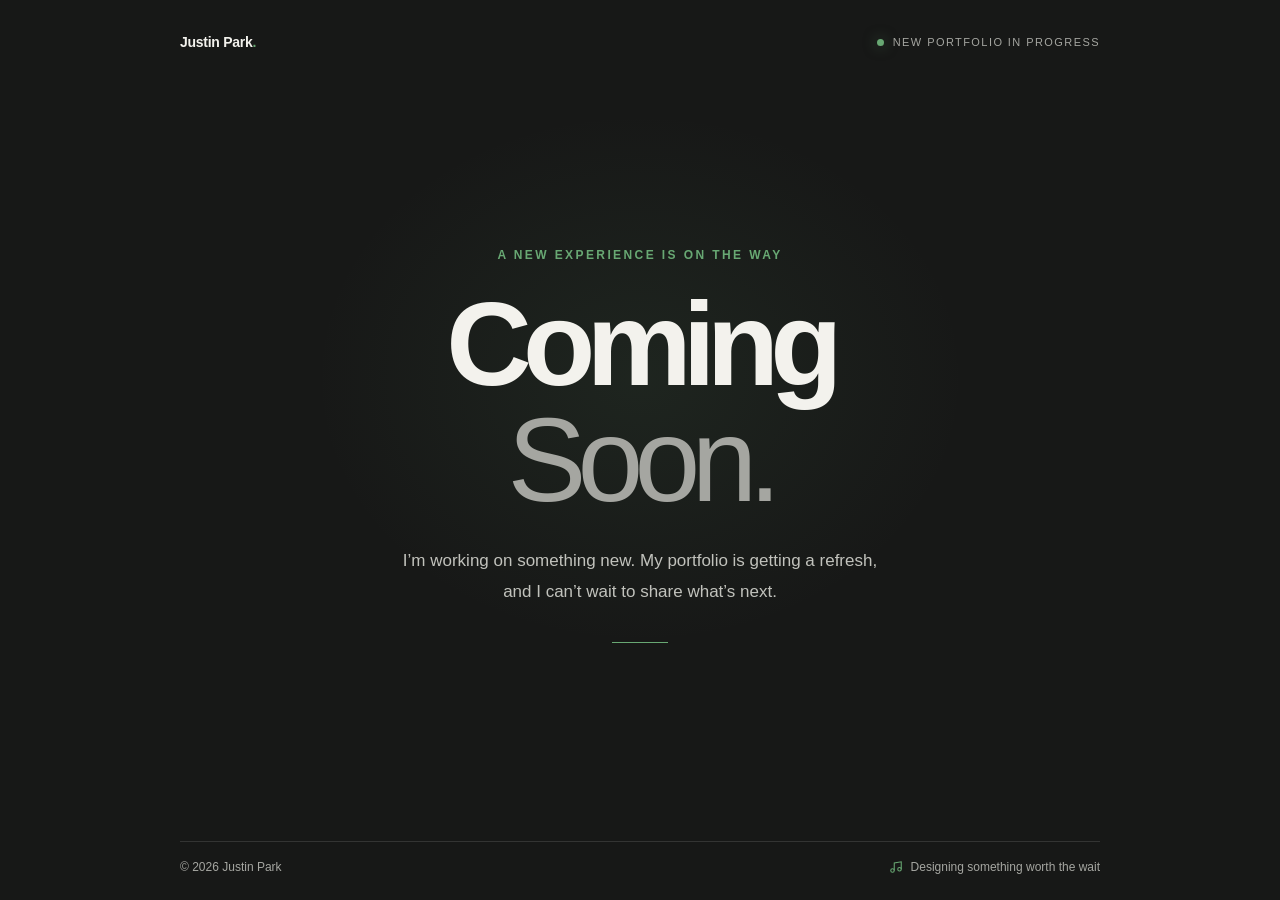
==== index.html @ 60b0a6a8 "Rename coming-soon.html to index.html" ====
<!DOCTYPE html>
<html lang="en">
<head>
  <meta charset="UTF-8" />
  <meta name="viewport" content="width=device-width, initial-scale=1.0" />
  <meta name="theme-color" content="#171817" />
  <meta name="description" content="A new portfolio experience is coming soon." />
  <title>Coming Soon — Justin Park</title>
  <style>
    :root {
      color-scheme: dark;
      --bg: #171817;
      --text: #f3f2ed;
      --muted: #a5a6a1;
      --accent: #68a873;
      --line: rgba(255, 255, 255, 0.12);
    }

    * { box-sizing: border-box; }

    html, body { min-height: 100%; }

    body {
      margin: 0;
      min-height: 100vh;
      display: grid;
      place-items: center;
      overflow: hidden;
      background:
        radial-gradient(ellipse at 50% 42%, rgba(104, 168, 115, 0.09), transparent 36%),
        var(--bg);
      color: var(--text);
      font-family: Inter, "Helvetica Neue", Helvetica, Arial, sans-serif;
      -webkit-font-smoothing: antialiased;
    }

    .page {
      width: min(100% - 48px, 920px);
      min-height: 100vh;
      display: flex;
      flex-direction: column;
      justify-content: space-between;
      padding: 34px 0 26px;
    }

    header, footer {
      display: flex;
      align-items: center;
      justify-content: space-between;
      gap: 16px;
    }

    .wordmark {
      font-size: 14px;
      font-weight: 600;
      letter-spacing: -0.02em;
    }

    .status {
      display: inline-flex;
      align-items: center;
      gap: 9px;
      color: var(--muted);
      font-size: 11px;
      letter-spacing: 0.13em;
      text-transform: uppercase;
    }

    .status-dot {
      width: 7px;
      height: 7px;
      border-radius: 50%;
      background: var(--accent);
      box-shadow: 0 0 14px rgba(104, 168, 115, 0.5);
    }

    main {
      width: 100%;
      max-width: 740px;
      margin: 70px auto;
      text-align: center;
    }

    .eyebrow {
      margin: 0 0 24px;
      color: var(--accent);
      font-size: 12px;
      font-weight: 600;
      letter-spacing: 0.2em;
      text-transform: uppercase;
    }

    h1 {
      margin: 0;
      font-size: clamp(3.6rem, 10vw, 7.4rem);
      line-height: 0.98;
      letter-spacing: -0.075em;
      font-weight: 600;
    }

    h1 span {
      display: block;
      color: var(--muted);
      font-weight: 400;
    }

    .description {
      max-width: 480px;
      margin: 28px auto 0;
      color: #c1c2bc;
      font-size: clamp(15px, 2vw, 17px);
      line-height: 1.8;
    }

    .rule {
      width: 56px;
      height: 1px;
      margin: 34px auto 0;
      background: var(--accent);
    }

    footer {
      border-top: 1px solid var(--line);
      padding-top: 18px;
      color: var(--muted);
      font-size: 12px;
    }

    footer p { margin: 0; }

    .footer-note {
      display: inline-flex;
      align-items: center;
      gap: 8px;
    }

    .footer-note svg {
      width: 14px;
      height: 14px;
      color: var(--accent);
    }

    @media (max-width: 520px) {
      .page {
        width: min(100% - 36px, 920px);
        padding: 24px 0 20px;
      }

      header { align-items: flex-start; }
      .status { font-size: 9px; letter-spacing: 0.1em; }
      main { margin: 48px auto; }
      .description { max-width: 330px; }
      footer { align-items: flex-start; flex-direction: column; gap: 10px; }
    }

    @media (prefers-reduced-motion: no-preference) {
      .status-dot { animation: breathe 2.8s ease-in-out infinite; }
      @keyframes breathe {
        0%, 100% { opacity: 1; }
        50% { opacity: 0.45; }
      }
    }
  </style>
</head>
<body>
  <div class="page">
    <header>
      <div class="wordmark">Justin Park<span style="color: var(--accent)">.</span></div>
      <div class="status"><span class="status-dot" aria-hidden="true"></span> New portfolio in progress</div>
    </header>

    <main>
      <p class="eyebrow">A new experience is on the way</p>
      <h1>Coming <span>Soon.</span></h1>
      <p class="description">
        I’m working on something new. My portfolio is getting a refresh,
        and I can’t wait to share what’s next.
      </p>
      <div class="rule" aria-hidden="true"></div>
    </main>

    <footer>
      <p>© <span id="year">2026</span> Justin Park</p>
      <p class="footer-note">
        <svg viewBox="0 0 24 24" fill="none" stroke="currentColor" stroke-width="1.8" aria-hidden="true">
          <path d="M9 18V5l12-2v13"></path>
          <circle cx="6" cy="18" r="3"></circle>
          <circle cx="18" cy="16" r="3"></circle>
        </svg>
        Designing something worth the wait
      </p>
    </footer>
  </div>
  <script>
    document.getElementById("year").textContent = new Date().getFullYear();
  </script>
</body>
</html>
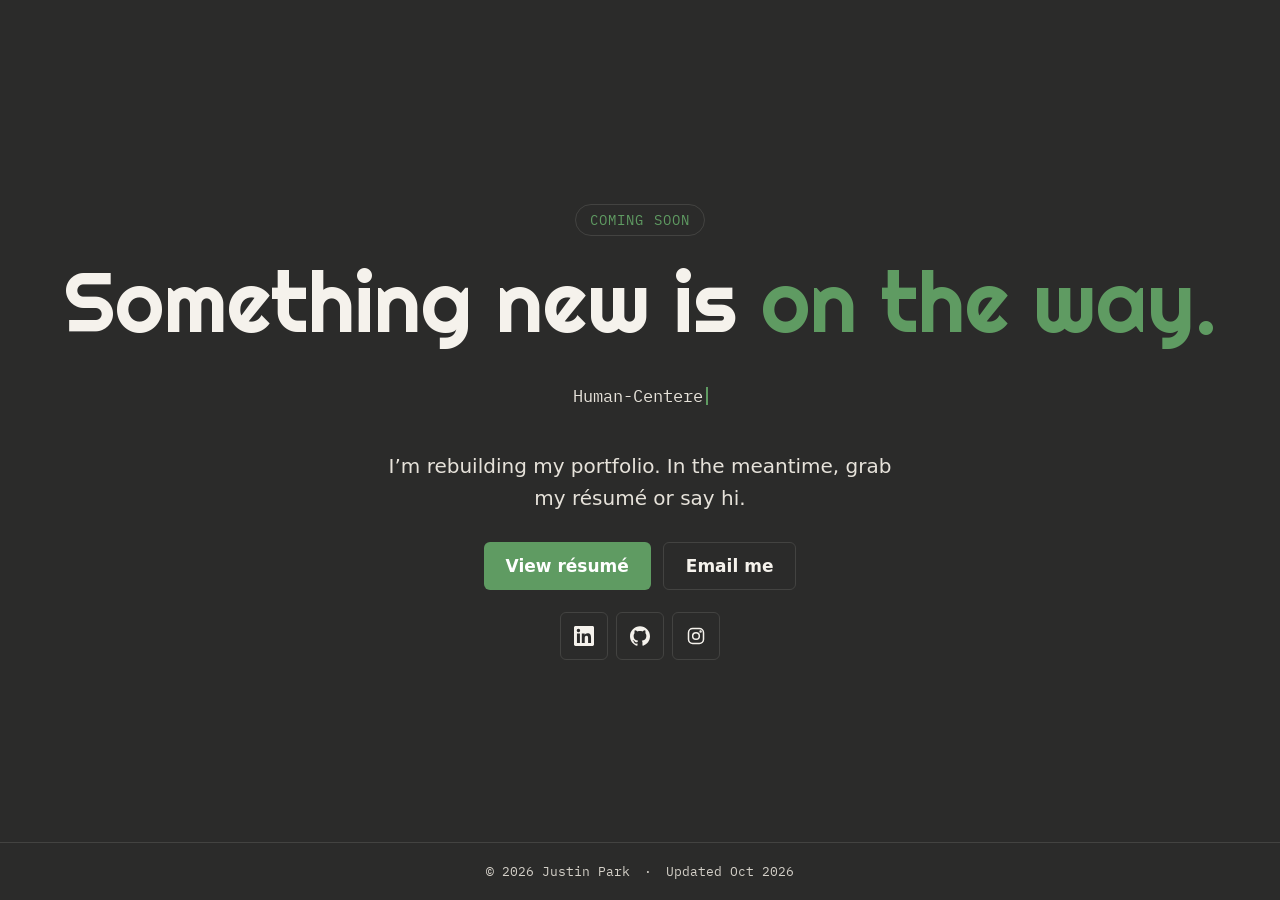
==== commit 7a5da14a: "Rename coming-soon.html to index.html" ====
--- a/index.html
+++ b/index.html
@@ -1,198 +1,106 @@
-<!DOCTYPE html>
+<!doctype html>
 <html lang="en">
 <head>
-  <meta charset="UTF-8" />
-  <meta name="viewport" content="width=device-width, initial-scale=1.0" />
-  <meta name="theme-color" content="#171817" />
-  <meta name="description" content="A new portfolio experience is coming soon." />
-  <title>Coming Soon — Justin Park</title>
-  <style>
-    :root {
-      color-scheme: dark;
-      --bg: #171817;
-      --text: #f3f2ed;
-      --muted: #a5a6a1;
-      --accent: #68a873;
-      --line: rgba(255, 255, 255, 0.12);
-    }
-
-    * { box-sizing: border-box; }
-
-    html, body { min-height: 100%; }
-
-    body {
-      margin: 0;
-      min-height: 100vh;
-      display: grid;
-      place-items: center;
-      overflow: hidden;
-      background:
-        radial-gradient(ellipse at 50% 42%, rgba(104, 168, 115, 0.09), transparent 36%),
-        var(--bg);
-      color: var(--text);
-      font-family: Inter, "Helvetica Neue", Helvetica, Arial, sans-serif;
-      -webkit-font-smoothing: antialiased;
-    }
-
-    .page {
-      width: min(100% - 48px, 920px);
-      min-height: 100vh;
-      display: flex;
-      flex-direction: column;
-      justify-content: space-between;
-      padding: 34px 0 26px;
-    }
-
-    header, footer {
-      display: flex;
-      align-items: center;
-      justify-content: space-between;
-      gap: 16px;
-    }
-
-    .wordmark {
-      font-size: 14px;
-      font-weight: 600;
-      letter-spacing: -0.02em;
-    }
-
-    .status {
-      display: inline-flex;
-      align-items: center;
-      gap: 9px;
-      color: var(--muted);
-      font-size: 11px;
-      letter-spacing: 0.13em;
-      text-transform: uppercase;
-    }
-
-    .status-dot {
-      width: 7px;
-      height: 7px;
-      border-radius: 50%;
-      background: var(--accent);
-      box-shadow: 0 0 14px rgba(104, 168, 115, 0.5);
-    }
-
-    main {
-      width: 100%;
-      max-width: 740px;
-      margin: 70px auto;
-      text-align: center;
-    }
-
-    .eyebrow {
-      margin: 0 0 24px;
-      color: var(--accent);
-      font-size: 12px;
-      font-weight: 600;
-      letter-spacing: 0.2em;
-      text-transform: uppercase;
-    }
-
-    h1 {
-      margin: 0;
-      font-size: clamp(3.6rem, 10vw, 7.4rem);
-      line-height: 0.98;
-      letter-spacing: -0.075em;
-      font-weight: 600;
-    }
-
-    h1 span {
-      display: block;
-      color: var(--muted);
-      font-weight: 400;
-    }
-
-    .description {
-      max-width: 480px;
-      margin: 28px auto 0;
-      color: #c1c2bc;
-      font-size: clamp(15px, 2vw, 17px);
-      line-height: 1.8;
-    }
-
-    .rule {
-      width: 56px;
-      height: 1px;
-      margin: 34px auto 0;
-      background: var(--accent);
-    }
-
-    footer {
-      border-top: 1px solid var(--line);
-      padding-top: 18px;
-      color: var(--muted);
-      font-size: 12px;
-    }
-
-    footer p { margin: 0; }
-
-    .footer-note {
-      display: inline-flex;
-      align-items: center;
-      gap: 8px;
-    }
-
-    .footer-note svg {
-      width: 14px;
-      height: 14px;
-      color: var(--accent);
-    }
-
-    @media (max-width: 520px) {
-      .page {
-        width: min(100% - 36px, 920px);
-        padding: 24px 0 20px;
-      }
-
-      header { align-items: flex-start; }
-      .status { font-size: 9px; letter-spacing: 0.1em; }
-      main { margin: 48px auto; }
-      .description { max-width: 330px; }
-      footer { align-items: flex-start; flex-direction: column; gap: 10px; }
-    }
-
-    @media (prefers-reduced-motion: no-preference) {
-      .status-dot { animation: breathe 2.8s ease-in-out infinite; }
-      @keyframes breathe {
-        0%, 100% { opacity: 1; }
-        50% { opacity: 0.45; }
-      }
-    }
-  </style>
+<meta charset="utf-8">
+<meta name="viewport" content="width=device-width, initial-scale=1">
+<title>Justin Park — Coming soon</title>
+<meta name="description" content="Justin Park — Human-Centered Computing @ RIT. New portfolio coming soon.">
+<link rel="icon" href="assets/favicon.svg" type="image/svg+xml">
+<link rel="icon" href="assets/favicon-32.png" sizes="32x32" type="image/png">
+<link rel="icon" href="assets/favicon-16.png" sizes="16x16" type="image/png">
+<link rel="apple-touch-icon" href="assets/apple-touch-icon.png">
+<link rel="preconnect" href="https://fonts.googleapis.com">
+<link rel="preconnect" href="https://fonts.gstatic.com" crossorigin>
+<link href="https://fonts.googleapis.com/css2?family=Righteous&family=IBM+Plex+Mono:wght@400;500&display=swap" rel="stylesheet">
+<link href="https://api.fontshare.com/v2/css?f[]=satoshi@400,500,700&display=swap" rel="stylesheet">
+<script src="justin-signature.js" defer></script>
+<style>
+  :root {
+    --bg: #2B2B2A; --line: #434341; --text: #F5F2EC; --muted: #E6E2DA; --sage: #5F9B62;
+    --font-body: 'Satoshi', 'Manrope', system-ui, sans-serif;
+    --font-display: 'Righteous', system-ui, sans-serif;
+    --font-mono: 'IBM Plex Mono', ui-monospace, Menlo, monospace;
+  }
+  *, *::before, *::after { box-sizing: border-box; }
+  html, body { height: 100%; }
+  body {
+    margin: 0; background: var(--bg); color: var(--text); font-family: var(--font-body);
+    -webkit-font-smoothing: antialiased; display: flex; flex-direction: column; min-height: 100svh;
+  }
+  main {
+    flex: 1; display: flex; flex-direction: column; align-items: center; justify-content: center;
+    gap: 22px; padding: 48px 20px; text-align: center;
+  }
+  justin-signature { display: block; width: min(360px, 80vw); }
+  .tag {
+    font-family: var(--font-mono); font-size: 14px; letter-spacing: .08em; text-transform: uppercase;
+    color: var(--sage); border: 1px solid var(--line); border-radius: 999px; padding: 6px 14px;
+  }
+  h1 { margin: 0; font-family: var(--font-display); font-weight: 400; font-size: clamp(44px, 8vw, 84px); line-height: 1.05; }
+  h1 .green { color: var(--sage); }
+  .sub { margin: 0; max-width: 520px; font-size: 20px; line-height: 1.6; color: var(--muted); }
+  .sub-mono { font-family: var(--font-mono); font-size: 17px; color: var(--muted); min-height: 1.5em; }
+  .cursor { display: inline-block; width: 2px; height: 1.1em; margin-left: 3px; vertical-align: -0.18em; background: var(--sage); animation: blink 1s step-end infinite; }
+  @keyframes blink { 50% { opacity: 0; } }
+  .actions { display: flex; flex-wrap: wrap; justify-content: center; gap: 12px; padding-top: 6px; }
+  .btn {
+    display: inline-flex; align-items: center; gap: 10px; min-height: 48px; padding: 0 22px; border-radius: 6px;
+    font-weight: 600; font-size: 17px; text-decoration: none; transition: background-color .18s ease, color .18s ease, border-color .18s ease;
+  }
+  .btn-solid { background: var(--sage); color: #FFFFFF; }
+  .btn-solid:hover { background: var(--text); color: var(--bg); }
+  .btn-ghost { border: 1px solid var(--line); color: var(--text); }
+  .btn-ghost:hover { border-color: var(--text); }
+  .socials { display: flex; gap: 8px; }
+  .social {
+    width: 48px; height: 48px; border-radius: 6px; border: 1px solid var(--line); color: var(--text);
+    display: flex; align-items: center; justify-content: center; transition: background-color .18s ease, border-color .18s ease;
+  }
+  .social:hover { background: var(--sage); border-color: var(--sage); }
+  a:focus-visible { outline: 2px solid var(--sage); outline-offset: 3px; }
+  footer {
+    display: flex; justify-content: center; gap: 14px; padding: 20px; border-top: 1px solid var(--line);
+    font-family: var(--font-mono); font-size: 13px; color: #D4D0C8;
+  }
+  @media (prefers-reduced-motion: reduce) { .cursor { animation: none; } }
+</style>
 </head>
 <body>
-  <div class="page">
-    <header>
-      <div class="wordmark">Justin Park<span style="color: var(--accent)">.</span></div>
-      <div class="status"><span class="status-dot" aria-hidden="true"></span> New portfolio in progress</div>
-    </header>
-
-    <main>
-      <p class="eyebrow">A new experience is on the way</p>
-      <h1>Coming <span>Soon.</span></h1>
-      <p class="description">
-        I’m working on something new. My portfolio is getting a refresh,
-        and I can’t wait to share what’s next.
-      </p>
-      <div class="rule" aria-hidden="true"></div>
-    </main>
-
-    <footer>
-      <p>© <span id="year">2026</span> Justin Park</p>
-      <p class="footer-note">
-        <svg viewBox="0 0 24 24" fill="none" stroke="currentColor" stroke-width="1.8" aria-hidden="true">
-          <path d="M9 18V5l12-2v13"></path>
-          <circle cx="6" cy="18" r="3"></circle>
-          <circle cx="18" cy="16" r="3"></circle>
-        </svg>
-        Designing something worth the wait
-      </p>
-    </footer>
+<main>
+  <justin-signature accent="#5F9B62" duration="2.8" aria-label="Justin Park"></justin-signature>
+  <span class="tag">Coming soon</span>
+  <h1>Something new is <span class="green">on the way.</span></h1>
+  <p class="sub-mono" aria-label="Human-Centered Computing @ RIT"><span id="typeText" aria-hidden="true">Human-Centered Computing @ RIT</span><span class="cursor" aria-hidden="true"></span></p>
+  <p class="sub">I’m rebuilding my portfolio. In the meantime, grab my résumé or say hi.</p>
+  <div class="actions">
+    <a class="btn btn-solid" href="https://drive.google.com/file/d/197-r0gHSNAdJhYbAwu4W3FLIbUdXcQe3/view?usp=drive_link" target="_blank" rel="noopener noreferrer">View résumé</a>
+    <a class="btn btn-ghost" href="mailto:parkjustin2006@gmail.com">Email me</a>
   </div>
-  <script>
-    document.getElementById("year").textContent = new Date().getFullYear();
-  </script>
+  <div class="socials">
+    <a class="social" href="https://www.linkedin.com/in/justin-park-78b6bb358/" aria-label="LinkedIn" target="_blank" rel="noopener noreferrer">
+      <svg width="20" height="20" viewBox="0 0 24 24" fill="currentColor" aria-hidden="true"><path d="M20.447 20.452h-3.554v-5.569c0-1.328-.027-3.037-1.852-3.037-1.853 0-2.136 1.445-2.136 2.939v5.667H9.351V9h3.414v1.561h.046c.477-.9 1.637-1.85 3.37-1.85 3.601 0 4.267 2.37 4.267 5.455v6.286zM5.337 7.433a2.062 2.062 0 1 1 0-4.125 2.062 2.062 0 0 1 0 4.125zM7.119 20.452H3.555V9h3.564v11.452zM22.225 0H1.771C.792 0 0 .774 0 1.729v20.542C0 23.227.792 24 1.771 24h20.451C23.2 24 24 23.227 24 22.271V1.729C24 .774 23.2 0 22.222 0h.003z"/></svg>
+    </a>
+    <a class="social" href="https://github.com/parkjustin0306" aria-label="GitHub" target="_blank" rel="noopener noreferrer">
+      <svg width="20" height="20" viewBox="0 0 24 24" fill="currentColor" aria-hidden="true"><path d="M12 .297c-6.63 0-12 5.373-12 12 0 5.303 3.438 9.8 8.205 11.385.6.113.82-.258.82-.577 0-.285-.01-1.04-.015-2.04-3.338.724-4.042-1.61-4.042-1.61C4.422 18.07 3.633 17.7 3.633 17.7c-1.087-.744.084-.729.084-.729 1.205.084 1.838 1.236 1.838 1.236 1.07 1.835 2.809 1.305 3.495.998.108-.776.417-1.305.76-1.605-2.665-.3-5.466-1.332-5.466-5.93 0-1.31.465-2.38 1.235-3.22-.135-.303-.54-1.523.105-3.176 0 0 1.005-.322 3.3 1.23.96-.267 1.98-.399 3-.405 1.02.006 2.04.138 3 .405 2.28-1.552 3.285-1.23 3.285-1.23.645 1.653.24 2.873.12 3.176.765.84 1.23 1.91 1.23 3.22 0 4.61-2.805 5.625-5.475 5.92.42.36.81 1.096.81 2.22 0 1.606-.015 2.896-.015 3.286 0 .315.21.69.825.57C20.565 22.092 24 17.592 24 12.297c0-6.627-5.373-12-12-12"/></svg>
+    </a>
+    <a class="social" href="https://www.instagram.com/justin_parkk/" aria-label="Instagram" target="_blank" rel="noopener noreferrer">
+      <svg width="20" height="20" viewBox="0 0 24 24" fill="none" stroke="currentColor" stroke-width="1.8" stroke-linecap="round" stroke-linejoin="round" aria-hidden="true"><rect x="3" y="3" width="18" height="18" rx="5"/><circle cx="12" cy="12" r="4"/><circle cx="17.5" cy="6.5" r="0.6" fill="currentColor"/></svg>
+    </a>
+  </div>
+</main>
+<footer><span>© 2026 Justin Park</span><span aria-hidden="true">·</span><span>Updated Oct 2026</span></footer>
+<script>
+  // Type out / delete the subtitle, like the main site's hero.
+  (function () {
+    var out = document.getElementById('typeText');
+    if (!out || window.matchMedia('(prefers-reduced-motion: reduce)').matches) return;
+    var text = out.textContent, i = 0, del = false;
+    out.textContent = '';
+    (function tick() {
+      if (!del) { out.textContent = text.slice(0, ++i); if (i >= text.length) { del = true; return setTimeout(tick, 1800); } setTimeout(tick, 85); }
+      else { out.textContent = text.slice(0, --i); if (i <= 0) { del = false; return setTimeout(tick, 400); } setTimeout(tick, 40); }
+    })();
+  })();
+</script>
 </body>
 </html>
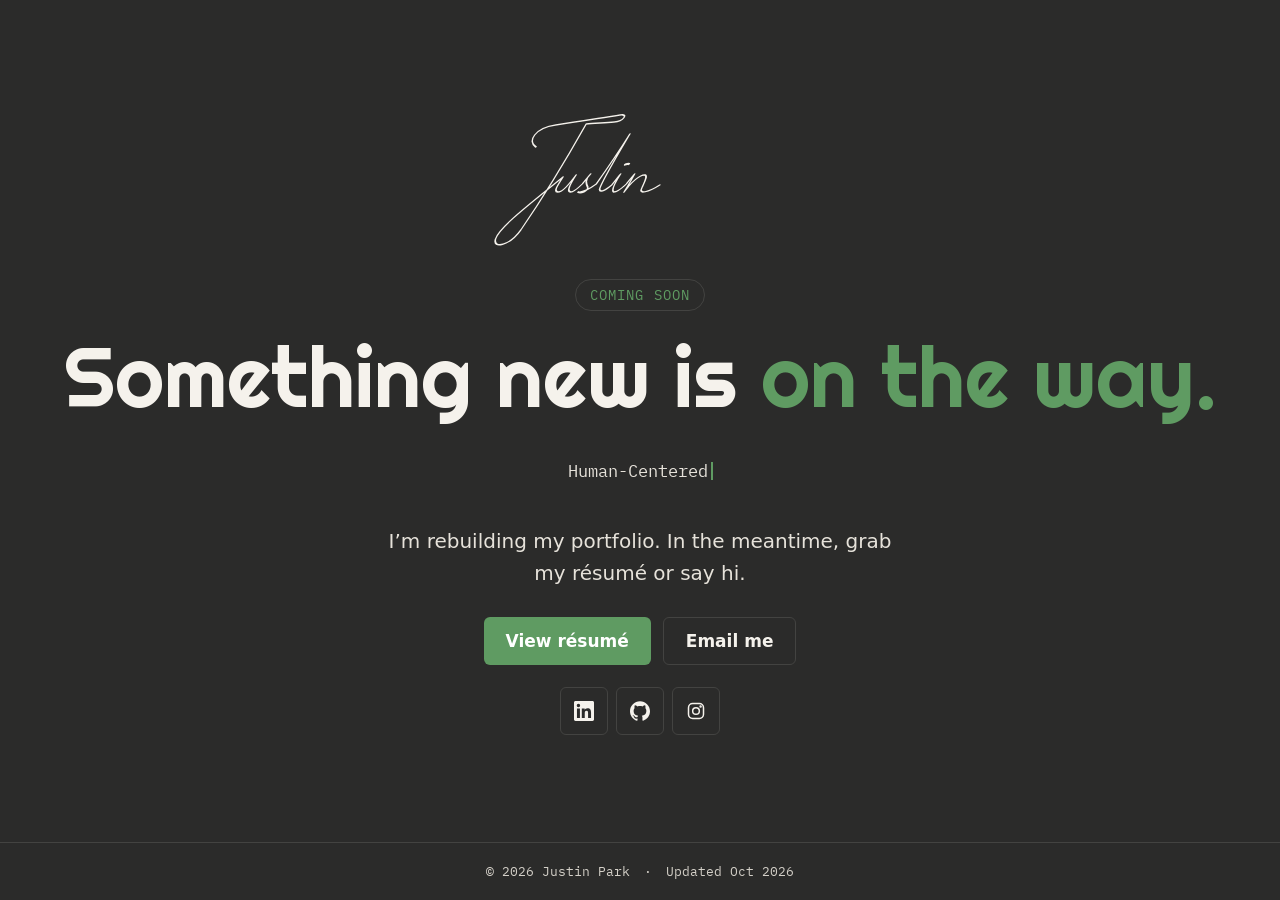
==== commit 66149509: "Update index.html" ====
--- a/index.html
+++ b/index.html
@@ -5,15 +5,117 @@
 <meta name="viewport" content="width=device-width, initial-scale=1">
 <title>Justin Park — Coming soon</title>
 <meta name="description" content="Justin Park — Human-Centered Computing @ RIT. New portfolio coming soon.">
-<link rel="icon" href="assets/favicon.svg" type="image/svg+xml">
-<link rel="icon" href="assets/favicon-32.png" sizes="32x32" type="image/png">
-<link rel="icon" href="assets/favicon-16.png" sizes="16x16" type="image/png">
-<link rel="apple-touch-icon" href="assets/apple-touch-icon.png">
+<!-- favicon is embedded so this page works from any folder -->
+<link rel="icon" href="data:image/svg+xml,%3Csvg%20xmlns%3D%22http%3A%2F%2Fwww.w3.org%2F2000%2Fsvg%22%20viewBox%3D%220%200%20512%20512%22%3E%0A%3Crect%20width%3D%22512%22%20height%3D%22512%22%20rx%3D%22112%22%20fill%3D%22%232a2a28%22%3E%3C%2Frect%3E%0A%3Cg%20transform%3D%22translate%28246%20262%29%20scale%281.3%29%20translate%28-190%20-196%29%20skewX%28-28%29%22%3E%0A%3Cpath%20fill%3D%22none%22%20stroke%3D%22%23f2efe8%22%20stroke-width%3D%2240%22%20stroke-linecap%3D%22round%22%20stroke-linejoin%3D%22round%22%20d%3D%22M%20222%20128%20C%20196%20116%2C%20200%2092%2C%20236%2086%20C%20276%2080%2C%20318%2072%2C%20352%2066%20M%20294%2080%20C%20292%20150%2C%20286%20232%2C%20276%20290%20C%20270%20330%2C%20222%20340%2C%20214%20312%20C%20208%20288%2C%20250%20252%2C%20312%20224%22%3E%3C%2Fpath%3E%0A%3C%2Fg%3E%0A%3Ccircle%20cx%3D%22398%22%20cy%3D%22380%22%20r%3D%2244%22%20fill%3D%22%236aa86e%22%3E%3C%2Fcircle%3E%0A%3C%2Fsvg%3E" type="image/svg+xml">
+<link rel="icon" href="[data-uri]" sizes="32x32" type="image/png">
+<link rel="icon" href="[data-uri]" sizes="16x16" type="image/png">
+<link rel="apple-touch-icon" href="[data-uri]">
 <link rel="preconnect" href="https://fonts.googleapis.com">
 <link rel="preconnect" href="https://fonts.gstatic.com" crossorigin>
 <link href="https://fonts.googleapis.com/css2?family=Righteous&family=IBM+Plex+Mono:wght@400;500&display=swap" rel="stylesheet">
 <link href="https://api.fontshare.com/v2/css?f[]=satoshi@400,500,700&display=swap" rel="stylesheet">
-<script src="justin-signature.js" defer></script>
+<script>
+(() => {
+  const SVG = `<svg viewBox="110 50 720 300" role="img" aria-label="Justin Park" style="display:block;width:100%;height:auto;overflow:visible;visibility:hidden">
+    <title>Justin Park</title>
+    <g transform="translate(117 0) skewX(-28)">
+      <g class="ink" fill="none" stroke="currentColor" stroke-linecap="round" stroke-linejoin="round" stroke-width="3">
+        <path data-gap="0" d="M 214 130 C 190 118, 192 92, 230 86 C 270 80, 312 72, 348 66 C 364 63, 362 78, 344 80 C 322 82, 302 82, 290 84 C 288 150, 282 232, 272 296 C 266 328, 236 334, 231 314 C 226 290, 264 242, 300 190 C 298 206, 296 220, 306 220 C 316 220, 320 202, 324 186 C 322 205, 322 220, 332 220 C 338 220, 342 212, 346 204 C 348 196, 350 190, 352 184 C 346 196, 354 204, 360 210 C 366 218, 354 224, 346 220 C 354 222, 366 214, 374 204 C 380 170, 386 124, 388 104 C 386 140, 382 200, 386 214 C 390 222, 398 218, 406 206 C 408 198, 410 190, 412 184 C 410 202, 410 218, 418 220 C 424 220, 430 212, 434 204 C 436 196, 438 190, 440 184 C 440 200, 439 212, 438 220 C 442 200, 452 184, 462 186 C 470 188, 468 206, 470 216 C 472 222, 486 222, 502 206"/>
+        <path data-gap="240" stroke-width="4.6" d="M 411 165 C 413 164, 415 163, 418 164"/>
+        <path data-gap="140" d="M 372 153 C 384 151, 400 149, 416 147"/>
+        <path data-gap="260" d="M 564 80 C 564 140, 560 200, 552 254 C 550 264, 546 268, 542 266"/>
+        <path data-gap="130" d="M 560 102 C 584 68, 648 62, 646 100 C 644 132, 602 150, 564 146 C 590 150, 612 162, 626 182 C 608 172, 590 190, 594 208 C 598 224, 620 218, 628 184 C 626 204, 624 220, 634 220 C 640 220, 644 212, 648 204 C 650 196, 652 190, 654 184 C 658 190, 664 190, 674 184 C 670 198, 670 212, 676 220 C 682 214, 688 196, 692 176 C 698 146, 702 110, 698 96 C 694 82, 682 88, 684 110 C 686 150, 686 190, 684 222 C 688 204, 702 186, 714 190 C 722 194, 710 206, 696 204 C 706 208, 714 218, 722 222 C 746 228, 776 232, 774 244 C 772 256, 706 258, 606 261 C 466 264, 336 267, 226 272"/>
+        <path data-gap="220" class="accent" stroke-width="8" d="M 748 212 C 749 211, 751 211, 752 212"/>
+      </g>
+      <circle class="tip" r="2.6" fill="currentColor" style="opacity:0;transition:opacity 120ms"/>
+    </g>
+  </svg>`;
+
+  class JustinSignature extends HTMLElement {
+    connectedCallback() {
+      if (this._init) return; this._init = true;
+      this.style.display = this.style.display || 'inline-block';
+      this.innerHTML = SVG;
+      this.svg = this.querySelector('svg'); this.tip = this.querySelector('.tip');
+      const color = this.getAttribute('color'); if (color) this.svg.style.color = color;
+      const accent = this.getAttribute('accent') ?? '#6aa86e';
+      const acc = this.querySelector('.accent');
+      if (accent === 'none') acc.remove(); else acc.setAttribute('stroke', accent);
+      this.reduced = matchMedia('(prefers-reduced-motion: reduce)').matches;
+      setTimeout(() => {
+        this.prepare();
+        if (this.reduced) return this.finish();
+        if (this.getAttribute('trigger') === 'view' && 'IntersectionObserver' in window) {
+          this.frame(-1);
+          const io = new IntersectionObserver(es => { if (es.some(e => e.isIntersecting)) { io.disconnect(); this.play(); } }, { threshold: 0.4 });
+          io.observe(this);
+        } else this.play();
+      }, 0);
+    }
+    disconnectedCallback() { this.stop(); }
+
+    prepare() {
+      const paths = [...this.querySelectorAll('.ink path')];
+      let raw = 0, gaps = 0;
+      this.strokes = paths.map(p => {
+        const L = p.getTotalLength(), n = Math.max(2, Math.ceil(L / 2)), ds = L / n;
+        const pts = []; for (let i = 0; i <= n; i++) pts.push(p.getPointAtLength(i * ds));
+        const dir = (a, b) => Math.atan2(b.y - a.y, b.x - a.x);
+        const cum = [0];
+        for (let i = 1; i <= n; i++) {
+          const a = pts[Math.max(0, i - 3)], m = pts[i - 1], b = pts[Math.min(n, i + 2)];
+          let turn = Math.abs(dir(a, m) - dir(m, b)); if (turn > Math.PI) turn = 2 * Math.PI - turn;
+          const k = turn / (5 * ds), s = i * ds;
+          const ramp = Math.min(1, 0.3 + 0.7 * s / 22) * Math.min(1, 0.35 + 0.65 * (L - s) / 16);
+          cum.push(cum[i - 1] + ds / (Math.max(0.16, 1 / (1 + 14 * k)) * ramp)); // slow on curves, ease at ends
+        }
+        const gap = +(p.dataset.gap || 0); raw += cum[n]; gaps += gap;
+        p.style.strokeDasharray = L + ' ' + (L + 4);
+        return { p, L, ds, n, cum, gap };
+      });
+      const target = (+this.getAttribute('duration') || 3.4) * 1000;
+      this.scale = Math.max(200, target - gaps) / raw;
+      let t = 0;
+      this.strokes.forEach(s => { t += s.gap; s.start = t; s.dur = s.cum[s.n] * this.scale; t += s.dur; });
+      this.total = t;
+      this.svg.style.visibility = 'visible';
+    }
+
+    frame(t) {
+      let active = null;
+      for (const s of this.strokes) {
+        if (t < s.start) { s.p.style.opacity = 0; s.p.style.strokeDashoffset = s.L; }
+        else if (t >= s.start + s.dur) { s.p.style.opacity = 1; s.p.style.strokeDashoffset = 0; }
+        else {
+          const local = (t - s.start) / this.scale; let i = 1;
+          while (i < s.n && s.cum[i] < local) i++;
+          const f = (local - s.cum[i - 1]) / (s.cum[i] - s.cum[i - 1] || 1);
+          const len = Math.min(s.L, (i - 1 + f) * s.ds);
+          s.p.style.opacity = 1; s.p.style.strokeDashoffset = s.L - len;
+          active = s.p.getPointAtLength(len);
+        }
+      }
+      if (active) { this.tip.setAttribute('cx', active.x); this.tip.setAttribute('cy', active.y); }
+      this.tip.style.opacity = active && this.getAttribute('pen-tip') !== 'false' ? 1 : 0;
+    }
+
+    play() {
+      if (!this.strokes) return;
+      if (this.reduced) return this.finish();
+      this.stop();
+      const t0 = performance.now();
+      const tick = () => { const t = performance.now() - t0; this.frame(t); t < this.total + 30 ? this.next(tick) : this.finish(); };
+      this.next(tick);
+    }
+    // rAF with a timer fallback so playback never stalls in throttled/background frames
+    next(fn) { let done = false; const run = () => { if (done) return; done = true; cancelAnimationFrame(this.raf); clearTimeout(this.to); fn(); }; this.raf = requestAnimationFrame(run); this.to = setTimeout(run, 34); }
+    stop() { cancelAnimationFrame(this.raf); clearTimeout(this.to); }
+    finish() { this.stop(); this.frame(Infinity); }
+  }
+  if (!customElements.get('justin-signature')) customElements.define('justin-signature', JustinSignature);
+})();
+
+</script>
 <style>
   :root {
     --bg: #2B2B2A; --line: #434341; --text: #F5F2EC; --muted: #E6E2DA; --sage: #5F9B62;
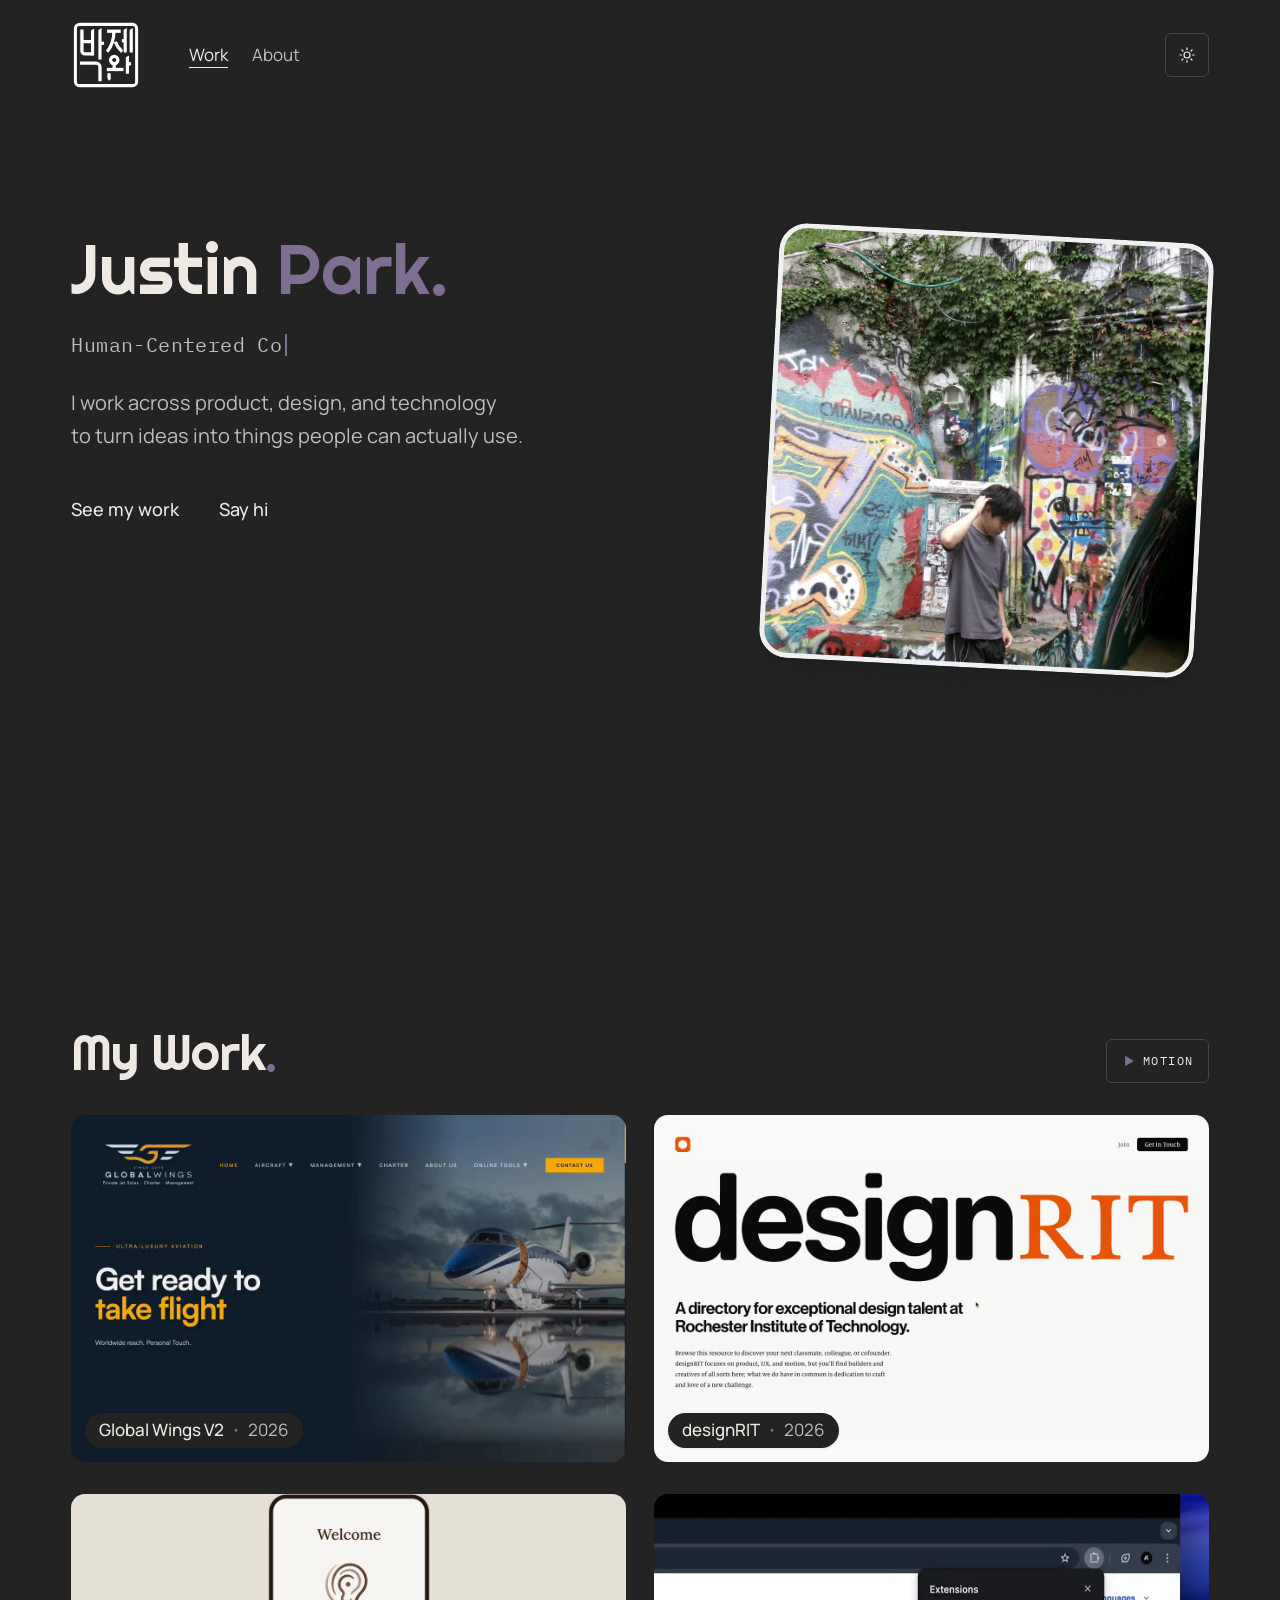
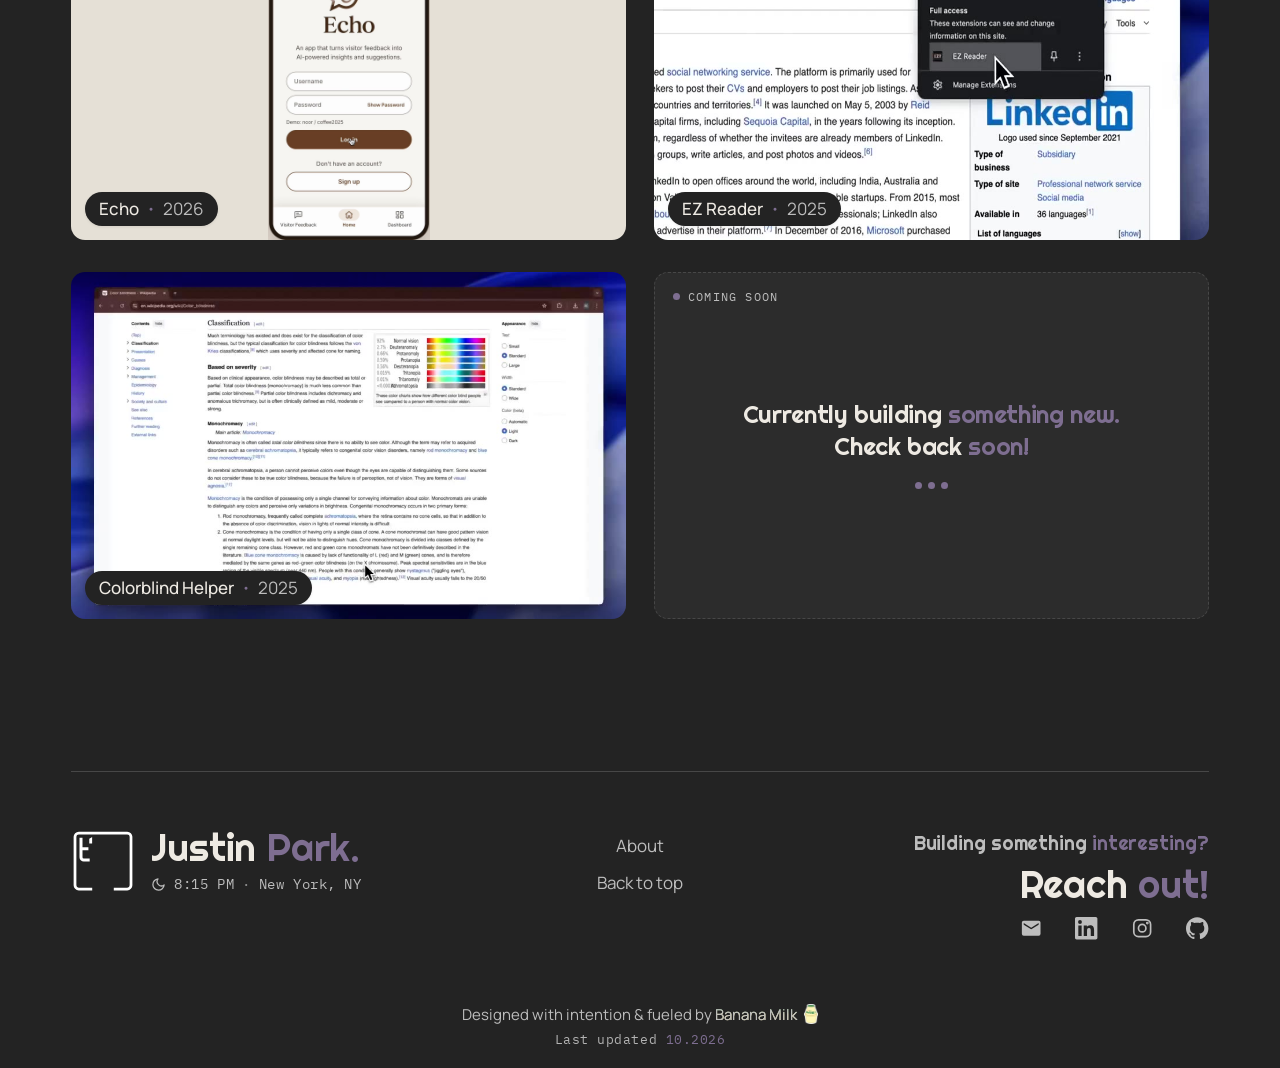
==== commit 9f1423d8: "Add files via upload" ====
--- a/index.html
+++ b/index.html
@@ -1,208 +1,170 @@
 <!doctype html>
-<html lang="en">
+<html lang="en" data-theme="dark">
 <head>
 <meta charset="utf-8">
 <meta name="viewport" content="width=device-width, initial-scale=1">
-<title>Justin Park — Coming soon</title>
-<meta name="description" content="Justin Park — Human-Centered Computing @ RIT. New portfolio coming soon.">
-<!-- favicon is embedded so this page works from any folder -->
-<link rel="icon" href="data:image/svg+xml,%3Csvg%20xmlns%3D%22http%3A%2F%2Fwww.w3.org%2F2000%2Fsvg%22%20viewBox%3D%220%200%20512%20512%22%3E%0A%3Crect%20width%3D%22512%22%20height%3D%22512%22%20rx%3D%22112%22%20fill%3D%22%232a2a28%22%3E%3C%2Frect%3E%0A%3Cg%20transform%3D%22translate%28246%20262%29%20scale%281.3%29%20translate%28-190%20-196%29%20skewX%28-28%29%22%3E%0A%3Cpath%20fill%3D%22none%22%20stroke%3D%22%23f2efe8%22%20stroke-width%3D%2240%22%20stroke-linecap%3D%22round%22%20stroke-linejoin%3D%22round%22%20d%3D%22M%20222%20128%20C%20196%20116%2C%20200%2092%2C%20236%2086%20C%20276%2080%2C%20318%2072%2C%20352%2066%20M%20294%2080%20C%20292%20150%2C%20286%20232%2C%20276%20290%20C%20270%20330%2C%20222%20340%2C%20214%20312%20C%20208%20288%2C%20250%20252%2C%20312%20224%22%3E%3C%2Fpath%3E%0A%3C%2Fg%3E%0A%3Ccircle%20cx%3D%22398%22%20cy%3D%22380%22%20r%3D%2244%22%20fill%3D%22%236aa86e%22%3E%3C%2Fcircle%3E%0A%3C%2Fsvg%3E" type="image/svg+xml">
-<link rel="icon" href="[data-uri]" sizes="32x32" type="image/png">
-<link rel="icon" href="[data-uri]" sizes="16x16" type="image/png">
-<link rel="apple-touch-icon" href="[data-uri]">
+<title>Justin Park — Portfolio</title>
+<meta name="description" content="Justin Park — Human-Centered Computing @ RIT. I turn ideas into products people want.">
+<script>
+  // Apply the saved theme before first paint (no flash).
+  try { var t = localStorage.getItem('jp-theme'); if (t === 'light' || t === 'dark') document.documentElement.setAttribute('data-theme', t); } catch (e) {}
+</script>
 <link rel="preconnect" href="https://fonts.googleapis.com">
 <link rel="preconnect" href="https://fonts.gstatic.com" crossorigin>
-<link href="https://fonts.googleapis.com/css2?family=Righteous&family=IBM+Plex+Mono:wght@400;500&display=swap" rel="stylesheet">
-<link href="https://api.fontshare.com/v2/css?f[]=satoshi@400,500,700&display=swap" rel="stylesheet">
-<script>
-(() => {
-  const SVG = `<svg viewBox="110 50 720 300" role="img" aria-label="Justin Park" style="display:block;width:100%;height:auto;overflow:visible;visibility:hidden">
-    <title>Justin Park</title>
-    <g transform="translate(117 0) skewX(-28)">
-      <g class="ink" fill="none" stroke="currentColor" stroke-linecap="round" stroke-linejoin="round" stroke-width="3">
-        <path data-gap="0" d="M 214 130 C 190 118, 192 92, 230 86 C 270 80, 312 72, 348 66 C 364 63, 362 78, 344 80 C 322 82, 302 82, 290 84 C 288 150, 282 232, 272 296 C 266 328, 236 334, 231 314 C 226 290, 264 242, 300 190 C 298 206, 296 220, 306 220 C 316 220, 320 202, 324 186 C 322 205, 322 220, 332 220 C 338 220, 342 212, 346 204 C 348 196, 350 190, 352 184 C 346 196, 354 204, 360 210 C 366 218, 354 224, 346 220 C 354 222, 366 214, 374 204 C 380 170, 386 124, 388 104 C 386 140, 382 200, 386 214 C 390 222, 398 218, 406 206 C 408 198, 410 190, 412 184 C 410 202, 410 218, 418 220 C 424 220, 430 212, 434 204 C 436 196, 438 190, 440 184 C 440 200, 439 212, 438 220 C 442 200, 452 184, 462 186 C 470 188, 468 206, 470 216 C 472 222, 486 222, 502 206"/>
-        <path data-gap="240" stroke-width="4.6" d="M 411 165 C 413 164, 415 163, 418 164"/>
-        <path data-gap="140" d="M 372 153 C 384 151, 400 149, 416 147"/>
-        <path data-gap="260" d="M 564 80 C 564 140, 560 200, 552 254 C 550 264, 546 268, 542 266"/>
-        <path data-gap="130" d="M 560 102 C 584 68, 648 62, 646 100 C 644 132, 602 150, 564 146 C 590 150, 612 162, 626 182 C 608 172, 590 190, 594 208 C 598 224, 620 218, 628 184 C 626 204, 624 220, 634 220 C 640 220, 644 212, 648 204 C 650 196, 652 190, 654 184 C 658 190, 664 190, 674 184 C 670 198, 670 212, 676 220 C 682 214, 688 196, 692 176 C 698 146, 702 110, 698 96 C 694 82, 682 88, 684 110 C 686 150, 686 190, 684 222 C 688 204, 702 186, 714 190 C 722 194, 710 206, 696 204 C 706 208, 714 218, 722 222 C 746 228, 776 232, 774 244 C 772 256, 706 258, 606 261 C 466 264, 336 267, 226 272"/>
-        <path data-gap="220" class="accent" stroke-width="8" d="M 748 212 C 749 211, 751 211, 752 212"/>
-      </g>
-      <circle class="tip" r="2.6" fill="currentColor" style="opacity:0;transition:opacity 120ms"/>
-    </g>
-  </svg>`;
-
-  class JustinSignature extends HTMLElement {
-    connectedCallback() {
-      if (this._init) return; this._init = true;
-      this.style.display = this.style.display || 'inline-block';
-      this.innerHTML = SVG;
-      this.svg = this.querySelector('svg'); this.tip = this.querySelector('.tip');
-      const color = this.getAttribute('color'); if (color) this.svg.style.color = color;
-      const accent = this.getAttribute('accent') ?? '#6aa86e';
-      const acc = this.querySelector('.accent');
-      if (accent === 'none') acc.remove(); else acc.setAttribute('stroke', accent);
-      this.reduced = matchMedia('(prefers-reduced-motion: reduce)').matches;
-      setTimeout(() => {
-        this.prepare();
-        if (this.reduced) return this.finish();
-        if (this.getAttribute('trigger') === 'view' && 'IntersectionObserver' in window) {
-          this.frame(-1);
-          const io = new IntersectionObserver(es => { if (es.some(e => e.isIntersecting)) { io.disconnect(); this.play(); } }, { threshold: 0.4 });
-          io.observe(this);
-        } else this.play();
-      }, 0);
-    }
-    disconnectedCallback() { this.stop(); }
-
-    prepare() {
-      const paths = [...this.querySelectorAll('.ink path')];
-      let raw = 0, gaps = 0;
-      this.strokes = paths.map(p => {
-        const L = p.getTotalLength(), n = Math.max(2, Math.ceil(L / 2)), ds = L / n;
-        const pts = []; for (let i = 0; i <= n; i++) pts.push(p.getPointAtLength(i * ds));
-        const dir = (a, b) => Math.atan2(b.y - a.y, b.x - a.x);
-        const cum = [0];
-        for (let i = 1; i <= n; i++) {
-          const a = pts[Math.max(0, i - 3)], m = pts[i - 1], b = pts[Math.min(n, i + 2)];
-          let turn = Math.abs(dir(a, m) - dir(m, b)); if (turn > Math.PI) turn = 2 * Math.PI - turn;
-          const k = turn / (5 * ds), s = i * ds;
-          const ramp = Math.min(1, 0.3 + 0.7 * s / 22) * Math.min(1, 0.35 + 0.65 * (L - s) / 16);
-          cum.push(cum[i - 1] + ds / (Math.max(0.16, 1 / (1 + 14 * k)) * ramp)); // slow on curves, ease at ends
-        }
-        const gap = +(p.dataset.gap || 0); raw += cum[n]; gaps += gap;
-        p.style.strokeDasharray = L + ' ' + (L + 4);
-        return { p, L, ds, n, cum, gap };
-      });
-      const target = (+this.getAttribute('duration') || 3.4) * 1000;
-      this.scale = Math.max(200, target - gaps) / raw;
-      let t = 0;
-      this.strokes.forEach(s => { t += s.gap; s.start = t; s.dur = s.cum[s.n] * this.scale; t += s.dur; });
-      this.total = t;
-      this.svg.style.visibility = 'visible';
-    }
-
-    frame(t) {
-      let active = null;
-      for (const s of this.strokes) {
-        if (t < s.start) { s.p.style.opacity = 0; s.p.style.strokeDashoffset = s.L; }
-        else if (t >= s.start + s.dur) { s.p.style.opacity = 1; s.p.style.strokeDashoffset = 0; }
-        else {
-          const local = (t - s.start) / this.scale; let i = 1;
-          while (i < s.n && s.cum[i] < local) i++;
-          const f = (local - s.cum[i - 1]) / (s.cum[i] - s.cum[i - 1] || 1);
-          const len = Math.min(s.L, (i - 1 + f) * s.ds);
-          s.p.style.opacity = 1; s.p.style.strokeDashoffset = s.L - len;
-          active = s.p.getPointAtLength(len);
-        }
-      }
-      if (active) { this.tip.setAttribute('cx', active.x); this.tip.setAttribute('cy', active.y); }
-      this.tip.style.opacity = active && this.getAttribute('pen-tip') !== 'false' ? 1 : 0;
-    }
-
-    play() {
-      if (!this.strokes) return;
-      if (this.reduced) return this.finish();
-      this.stop();
-      const t0 = performance.now();
-      const tick = () => { const t = performance.now() - t0; this.frame(t); t < this.total + 30 ? this.next(tick) : this.finish(); };
-      this.next(tick);
-    }
-    // rAF with a timer fallback so playback never stalls in throttled/background frames
-    next(fn) { let done = false; const run = () => { if (done) return; done = true; cancelAnimationFrame(this.raf); clearTimeout(this.to); fn(); }; this.raf = requestAnimationFrame(run); this.to = setTimeout(run, 34); }
-    stop() { cancelAnimationFrame(this.raf); clearTimeout(this.to); }
-    finish() { this.stop(); this.frame(Infinity); }
-  }
-  if (!customElements.get('justin-signature')) customElements.define('justin-signature', JustinSignature);
-})();
-
-</script>
-<style>
-  :root {
-    --bg: #2B2B2A; --line: #434341; --text: #F5F2EC; --muted: #E6E2DA; --sage: #5F9B62;
-    --font-body: 'Satoshi', 'Manrope', system-ui, sans-serif;
-    --font-display: 'Righteous', system-ui, sans-serif;
-    --font-mono: 'IBM Plex Mono', ui-monospace, Menlo, monospace;
-  }
-  *, *::before, *::after { box-sizing: border-box; }
-  html, body { height: 100%; }
-  body {
-    margin: 0; background: var(--bg); color: var(--text); font-family: var(--font-body);
-    -webkit-font-smoothing: antialiased; display: flex; flex-direction: column; min-height: 100svh;
-  }
-  main {
-    flex: 1; display: flex; flex-direction: column; align-items: center; justify-content: center;
-    gap: 22px; padding: 48px 20px; text-align: center;
-  }
-  justin-signature { display: block; width: min(360px, 80vw); }
-  .tag {
-    font-family: var(--font-mono); font-size: 14px; letter-spacing: .08em; text-transform: uppercase;
-    color: var(--sage); border: 1px solid var(--line); border-radius: 999px; padding: 6px 14px;
-  }
-  h1 { margin: 0; font-family: var(--font-display); font-weight: 400; font-size: clamp(44px, 8vw, 84px); line-height: 1.05; }
-  h1 .green { color: var(--sage); }
-  .sub { margin: 0; max-width: 520px; font-size: 20px; line-height: 1.6; color: var(--muted); }
-  .sub-mono { font-family: var(--font-mono); font-size: 17px; color: var(--muted); min-height: 1.5em; }
-  .cursor { display: inline-block; width: 2px; height: 1.1em; margin-left: 3px; vertical-align: -0.18em; background: var(--sage); animation: blink 1s step-end infinite; }
-  @keyframes blink { 50% { opacity: 0; } }
-  .actions { display: flex; flex-wrap: wrap; justify-content: center; gap: 12px; padding-top: 6px; }
-  .btn {
-    display: inline-flex; align-items: center; gap: 10px; min-height: 48px; padding: 0 22px; border-radius: 6px;
-    font-weight: 600; font-size: 17px; text-decoration: none; transition: background-color .18s ease, color .18s ease, border-color .18s ease;
-  }
-  .btn-solid { background: var(--sage); color: #FFFFFF; }
-  .btn-solid:hover { background: var(--text); color: var(--bg); }
-  .btn-ghost { border: 1px solid var(--line); color: var(--text); }
-  .btn-ghost:hover { border-color: var(--text); }
-  .socials { display: flex; gap: 8px; }
-  .social {
-    width: 48px; height: 48px; border-radius: 6px; border: 1px solid var(--line); color: var(--text);
-    display: flex; align-items: center; justify-content: center; transition: background-color .18s ease, border-color .18s ease;
-  }
-  .social:hover { background: var(--sage); border-color: var(--sage); }
-  a:focus-visible { outline: 2px solid var(--sage); outline-offset: 3px; }
-  footer {
-    display: flex; justify-content: center; gap: 14px; padding: 20px; border-top: 1px solid var(--line);
-    font-family: var(--font-mono); font-size: 13px; color: #D4D0C8;
-  }
-  @media (prefers-reduced-motion: reduce) { .cursor { animation: none; } }
-</style>
+<link href="https://fonts.googleapis.com/css2?family=Righteous&family=Caveat:wght@500;600&family=Manrope:wght@400;500;600;700&family=IBM+Plex+Mono:wght@400;500&display=swap" rel="stylesheet">
+<link href="https://api.fontshare.com/v2/css?f[]=satoshi@400,500,600,700&display=swap" rel="stylesheet">
+<!-- link previews (iMessage, Slack, Discord, LinkedIn…) -->
+<meta property="og:type" content="website">
+<meta property="og:title" content="Justin Park — Portfolio">
+<meta property="og:description" content="Justin Park — Human-Centered Computing @ RIT. I turn ideas into products people want.">
+<meta property="og:image" content="assets/og-image.png">
+<meta property="og:image:width" content="1200">
+<meta property="og:image:height" content="630">
+<meta property="og:image:alt" content="박제완 seal logo">
+<meta name="twitter:card" content="summary_large_image">
+<meta name="twitter:image" content="assets/og-image.png">
+<meta name="theme-color" content="#232323">
+<link rel="icon" href="assets/favicon.svg?v=5" type="image/svg+xml">
+<link rel="icon" href="assets/favicon-48.png?v=5" sizes="48x48" type="image/png">
+<link rel="icon" href="assets/favicon-32.png?v=5" sizes="32x32" type="image/png">
+<link rel="icon" href="assets/favicon-16.png?v=5" sizes="16x16" type="image/png">
+<link rel="apple-touch-icon" href="assets/apple-touch-icon.png?v=5">
+<link rel="manifest" href="assets/site.webmanifest?v=5">
+<link rel="stylesheet" href="styles.css">
+<!-- smooth page changes: Chrome pre-loads the other page when you hover its link -->
+<script type="speculationrules">{"prerender":[{"where":{"href_matches":["/*index.html","/*about.html","/"]},"eagerness":"moderate"}],"prefetch":[{"where":{"href_matches":["/*index.html","/*about.html"]},"eagerness":"moderate"}]}</script>
+<script src="seal-logo.js" defer></script>
+<script src="swirl-arrow.js" defer></script>
+<script src="wave-hand.js" defer></script>
+<script src="script.js" defer></script>
 </head>
 <body>
-<main>
-  <justin-signature accent="#5F9B62" duration="2.8" aria-label="Justin Park"></justin-signature>
-  <span class="tag">Coming soon</span>
-  <h1>Something new is <span class="green">on the way.</span></h1>
-  <p class="sub-mono" aria-label="Human-Centered Computing @ RIT"><span id="typeText" aria-hidden="true">Human-Centered Computing @ RIT</span><span class="cursor" aria-hidden="true"></span></p>
-  <p class="sub">I’m rebuilding my portfolio. In the meantime, grab my résumé or say hi.</p>
-  <div class="actions">
-    <a class="btn btn-solid" href="https://drive.google.com/file/d/197-r0gHSNAdJhYbAwu4W3FLIbUdXcQe3/view?usp=drive_link" target="_blank" rel="noopener noreferrer">View résumé</a>
-    <a class="btn btn-ghost" href="mailto:parkjustin2006@gmail.com">Email me</a>
+<div class="page-bg" aria-hidden="true"></div>
+
+<header class="site-header" id="top">
+  <div class="header-inner">
+    <a href="#top" class="sig-logo" id="navSigLink" aria-label="Justin Park, back to top">
+      <seal-logo id="navLogo" loop="false" aria-hidden="true"></seal-logo>
+    </a>
+
+    <!-- Desktop / tablet navigation -->
+    <div class="nav-desktop">
+      <nav aria-label="Primary">
+        <a class="navlink" aria-current="page" href="index.html">Work</a>
+        <a class="navlink" href="about.html">About</a>
+      </nav>
+      <button type="button" class="icon-btn ghost theme-toggle" aria-label="Switch to light mode">
+        <svg class="i-sun" width="18" height="18" viewBox="0 0 24 24" fill="none" stroke="currentColor" stroke-width="1.6" stroke-linecap="round" aria-hidden="true"><circle cx="12" cy="12" r="4"/><path d="M12 2.5v2M12 19.5v2M2.5 12h2M19.5 12h2M5.3 5.3l1.4 1.4M17.3 17.3l1.4 1.4M5.3 18.7l1.4-1.4M17.3 6.7l1.4-1.4"/></svg>
+        <svg class="i-moon" width="18" height="18" viewBox="0 0 24 24" fill="none" stroke="currentColor" stroke-width="2" stroke-linecap="round" stroke-linejoin="round" aria-hidden="true"><path d="M21 12.79A9 9 0 1 1 11.21 3 7 7 0 0 0 21 12.79z"/></svg>
+      </button>
+    </div>
+
+    <!-- Mobile: hamburger -->
+    <button type="button" class="icon-btn ghost menu-toggle" id="menuToggle" aria-expanded="false" aria-controls="mobileNav" aria-label="Open menu">
+      <svg class="i-menu" width="20" height="20" viewBox="0 0 24 24" fill="none" stroke="currentColor" stroke-width="1.8" stroke-linecap="round" aria-hidden="true"><path d="M4 7h16M4 12h16M4 17h16"/></svg>
+      <svg class="i-close" width="20" height="20" viewBox="0 0 24 24" fill="none" stroke="currentColor" stroke-width="1.8" stroke-linecap="round" aria-hidden="true"><path d="M6 6l12 12M18 6L6 18"/></svg>
+    </button>
   </div>
-  <div class="socials">
-    <a class="social" href="https://www.linkedin.com/in/justin-park-78b6bb358/" aria-label="LinkedIn" target="_blank" rel="noopener noreferrer">
-      <svg width="20" height="20" viewBox="0 0 24 24" fill="currentColor" aria-hidden="true"><path d="M20.447 20.452h-3.554v-5.569c0-1.328-.027-3.037-1.852-3.037-1.853 0-2.136 1.445-2.136 2.939v5.667H9.351V9h3.414v1.561h.046c.477-.9 1.637-1.85 3.37-1.85 3.601 0 4.267 2.37 4.267 5.455v6.286zM5.337 7.433a2.062 2.062 0 1 1 0-4.125 2.062 2.062 0 0 1 0 4.125zM7.119 20.452H3.555V9h3.564v11.452zM22.225 0H1.771C.792 0 0 .774 0 1.729v20.542C0 23.227.792 24 1.771 24h20.451C23.2 24 24 23.227 24 22.271V1.729C24 .774 23.2 0 22.222 0h.003z"/></svg>
-    </a>
-    <a class="social" href="https://github.com/parkjustin0306" aria-label="GitHub" target="_blank" rel="noopener noreferrer">
-      <svg width="20" height="20" viewBox="0 0 24 24" fill="currentColor" aria-hidden="true"><path d="M12 .297c-6.63 0-12 5.373-12 12 0 5.303 3.438 9.8 8.205 11.385.6.113.82-.258.82-.577 0-.285-.01-1.04-.015-2.04-3.338.724-4.042-1.61-4.042-1.61C4.422 18.07 3.633 17.7 3.633 17.7c-1.087-.744.084-.729.084-.729 1.205.084 1.838 1.236 1.838 1.236 1.07 1.835 2.809 1.305 3.495.998.108-.776.417-1.305.76-1.605-2.665-.3-5.466-1.332-5.466-5.93 0-1.31.465-2.38 1.235-3.22-.135-.303-.54-1.523.105-3.176 0 0 1.005-.322 3.3 1.23.96-.267 1.98-.399 3-.405 1.02.006 2.04.138 3 .405 2.28-1.552 3.285-1.23 3.285-1.23.645 1.653.24 2.873.12 3.176.765.84 1.23 1.91 1.23 3.22 0 4.61-2.805 5.625-5.475 5.92.42.36.81 1.096.81 2.22 0 1.606-.015 2.896-.015 3.286 0 .315.21.69.825.57C20.565 22.092 24 17.592 24 12.297c0-6.627-5.373-12-12-12"/></svg>
-    </a>
-    <a class="social" href="https://www.instagram.com/justin_parkk/" aria-label="Instagram" target="_blank" rel="noopener noreferrer">
-      <svg width="20" height="20" viewBox="0 0 24 24" fill="none" stroke="currentColor" stroke-width="1.8" stroke-linecap="round" stroke-linejoin="round" aria-hidden="true"><rect x="3" y="3" width="18" height="18" rx="5"/><circle cx="12" cy="12" r="4"/><circle cx="17.5" cy="6.5" r="0.6" fill="currentColor"/></svg>
-    </a>
+
+  <nav id="mobileNav" class="mobile-nav" aria-label="Primary" hidden>
+    <a class="navlink" aria-current="page" href="index.html">Work</a>
+    <a class="navlink" href="about.html">About</a>
+    <button type="button" class="navlink theme-row theme-toggle" aria-label="Switch to light mode">
+      <span class="theme-row-label"></span>
+      <span class="theme-row-icon" aria-hidden="true">
+        <svg class="i-sun" width="18" height="18" viewBox="0 0 24 24" fill="none" stroke="currentColor" stroke-width="1.6" stroke-linecap="round"><circle cx="12" cy="12" r="4"/><path d="M12 2.5v2M12 19.5v2M2.5 12h2M19.5 12h2M5.3 5.3l1.4 1.4M17.3 17.3l1.4 1.4M5.3 18.7l1.4-1.4M17.3 6.7l1.4-1.4"/></svg>
+        <svg class="i-moon" width="18" height="18" viewBox="0 0 24 24" fill="none" stroke="currentColor" stroke-width="2" stroke-linecap="round" stroke-linejoin="round"><path d="M21 12.79A9 9 0 1 1 11.21 3 7 7 0 0 0 21 12.79z"/></svg>
+      </span>
+    </button>
+  </nav>
+</header>
+
+<main class="container">
+
+  <!-- HERO -->
+  <section class="hero">
+    <div class="hero-copy">
+      <div class="hero-intro">
+        <h1 class="display hero-title">Justin <span class="green">Park.</span></h1>
+        <p class="mono hero-sub" aria-label="Human-Centered Computing @ RIT"><span id="typeText" aria-hidden="true">Human-Centered Computing @ RIT</span><span class="type-cursor" aria-hidden="true"></span></p>
+      </div>
+      <div class="hero-pitch">
+        <p class="hero-text">I work across product, design, and technology<br class="br-desk"> to turn ideas into things people can actually use.</p>
+      </div>
+      <div class="hero-links">
+        <a class="ulink link-down" href="#work">See my work<swirl-arrow class="work-arrow" trigger="parent" color="currentColor" active-color="currentColor" accent="#7E6E91" size="22" arrow-size="16"></swirl-arrow></a>
+        <a class="ulink say-hi" href="mailto:parkjustin2006@gmail.com">Say hi<wave-hand class="say-hi-hand" trigger="parent" color="#7E6E91" accent="#7E6E91" size="22" hand-size="20"></wave-hand></a>
+      </div>
+    </div>
+    <div class="hero-photo"><img src="assets/hero.jpg" alt="Justin Park"></div>
+  </section>
+
+  <!-- PROJECTS -->
+  <section id="work" class="work" aria-labelledby="work-h">
+    <div class="work-head">
+      <h2 id="work-h" class="display h-projects">My Work<span class="green">.</span></h2>
+      <!-- MOTION: card videos play, logos show on hover. PAUSED: logos show, a card's video plays on hover. -->
+      <button type="button" class="icon-btn ghost motion-toggle" id="motionToggle" aria-pressed="false" aria-label="Pause project videos">
+        <svg class="i-motion" width="14" height="14" viewBox="0 0 24 24" fill="currentColor" aria-hidden="true"><path d="M7 4.5v15a1 1 0 0 0 1.52.85l12-7.5a1 1 0 0 0 0-1.7l-12-7.5A1 1 0 0 0 7 4.5z"/></svg>
+        <svg class="i-paused" width="14" height="14" viewBox="0 0 24 24" fill="currentColor" aria-hidden="true"><rect x="5.5" y="4" width="4.5" height="16" rx="1.2"/><rect x="14" y="4" width="4.5" height="16" rx="1.2"/></svg>
+        <span class="mono mt-label">Motion</span>
+      </button>
+    </div>
+
+    <div class="track proj-grid" id="track" role="list" aria-label="Projects"></div>
+    <p class="empty" id="emptyMsg" hidden>Nothing in this category yet.</p>
+
+  </section>
+
+  <!-- FOOTER -->
+  <footer class="site-footer">
+    <div class="ft-top">
+      <div class="ft-brand">
+        <seal-logo class="ft-seal" loop="false" trigger="view" aria-hidden="true"></seal-logo>
+        <a class="ft-name display" href="index.html" aria-label="Justin Park, home">Justin <span class="green">Park.</span></a>
+        <p class="mono ft-loc ft-clock" id="ftClock"><span class="ft-clock-icon" id="ftClockIcon" aria-hidden="true"></span><time id="ftClockTime">--:-- --</time><span class="ft-clock-sep" aria-hidden="true">·</span><span>New York, NY</span></p>
+      </div>
+
+      <nav class="ft-nav" aria-label="Footer">
+        <a class="ft-go" href="about.html">About<swirl-arrow class="ft-arrow" trigger="parent" direction="right" color="currentColor" active-color="currentColor" accent="#7E6E91" size="22" arrow-size="16"></swirl-arrow></a>
+        <a class="ft-totop" href="#top">Back to top<swirl-arrow class="ft-arrow" trigger="parent" direction="up" color="currentColor" active-color="currentColor" accent="#7E6E91" size="22" arrow-size="16"></swirl-arrow></a>
+      </nav>
+
+      <div class="ft-contact">
+        <p class="ft-eyebrow display">Building something <span class="green">interesting?</span></p>
+        <div class="ft-cta">
+          <p class="ft-talk display">Reach <span class="green">out!</span></p>
+        <div class="ft-icons">
+          <a class="ft-icon" href="mailto:parkjustin2006@gmail.com" aria-label="Email parkjustin2006@gmail.com"><svg width="20" height="20" viewBox="0 0 24 24" fill="currentColor" aria-hidden="true"><path d="M20 4H4a2 2 0 0 0-2 2v12a2 2 0 0 0 2 2h16a2 2 0 0 0 2-2V6a2 2 0 0 0-2-2zm0 4.2-7.47 4.67a1 1 0 0 1-1.06 0L4 8.2V6.4l8 5 8-5v1.8z"/></svg></a>
+          <a class="ft-icon" href="https://www.linkedin.com/in/justin-park-78b6bb358/" aria-label="LinkedIn" target="_blank" rel="noopener noreferrer"><svg width="20" height="20" viewBox="0 0 24 24" fill="currentColor" aria-hidden="true"><path d="M20.447 20.452h-3.554v-5.569c0-1.328-.027-3.037-1.852-3.037-1.853 0-2.136 1.445-2.136 2.939v5.667H9.351V9h3.414v1.561h.046c.477-.9 1.637-1.85 3.37-1.85 3.601 0 4.267 2.37 4.267 5.455v6.286zM5.337 7.433a2.062 2.062 0 1 1 0-4.125 2.062 2.062 0 0 1 0 4.125zM7.119 20.452H3.555V9h3.564v11.452zM22.225 0H1.771C.792 0 0 .774 0 1.729v20.542C0 23.227.792 24 1.771 24h20.451C23.2 24 24 23.227 24 22.271V1.729C24 .774 23.2 0 22.222 0h.003z"/></svg></a>
+          <a class="ft-icon" href="https://www.instagram.com/justin_parkk/" aria-label="Instagram" target="_blank" rel="noopener noreferrer"><svg width="20" height="20" viewBox="0 0 24 24" fill="none" stroke="currentColor" stroke-width="1.8" stroke-linecap="round" stroke-linejoin="round" aria-hidden="true"><rect x="3" y="3" width="18" height="18" rx="5"/><circle cx="12" cy="12" r="4"/><circle cx="17.5" cy="6.5" r="0.6" fill="currentColor"/></svg></a>
+          <a class="ft-icon" href="https://github.com/parkjustin0306" aria-label="GitHub" target="_blank" rel="noopener noreferrer"><svg width="20" height="20" viewBox="0 0 24 24" fill="currentColor" aria-hidden="true"><path d="M12 .297c-6.63 0-12 5.373-12 12 0 5.303 3.438 9.8 8.205 11.385.6.113.82-.258.82-.577 0-.285-.01-1.04-.015-2.04-3.338.724-4.042-1.61-4.042-1.61C4.422 18.07 3.633 17.7 3.633 17.7c-1.087-.744.084-.729.084-.729 1.205.084 1.838 1.236 1.838 1.236 1.07 1.835 2.809 1.305 3.495.998.108-.776.417-1.305.76-1.605-2.665-.3-5.466-1.332-5.466-5.93 0-1.31.465-2.38 1.235-3.22-.135-.303-.54-1.523.105-3.176 0 0 1.005-.322 3.3 1.23.96-.267 1.98-.399 3-.405 1.02.006 2.04.138 3 .405 2.28-1.552 3.285-1.23 3.285-1.23.645 1.653.24 2.873.12 3.176.765.84 1.23 1.91 1.23 3.22 0 4.61-2.805 5.625-5.475 5.92.42.36.81 1.096.81 2.22 0 1.606-.015 2.896-.015 3.286 0 .315.21.69.825.57C20.565 22.092 24 17.592 24 12.297c0-6.627-5.373-12-12-12"/></svg></a>
+        </div>
+        </div>
+      </div>
+    </div>
+
+    <div class="ft-bottom">
+      <p>Designed with intention &amp; fueled by <span class="ft-bm">Banana Milk</span> <img class="ft-milk" src="assets/banana-milk.png" alt="" width="14" height="20"></p>
+      <p class="mono">Last updated <span class="green">10.2026</span></p>
+    </div>
+  </footer>
+</main>
+
+<!-- Project pop-up (filled in by script.js) -->
+<dialog id="projDialog" class="proj-dialog" aria-labelledby="pdTitle">
+  <button type="button" class="pd-nav pd-prev" id="pdPrev" aria-label="Previous project">
+    <svg width="22" height="22" viewBox="0 0 24 24" fill="none" stroke="currentColor" stroke-width="2" stroke-linecap="round" stroke-linejoin="round" aria-hidden="true"><path d="M19 12H5M11 6l-6 6 6 6"/></svg>
+  </button>
+  <div class="pd-panel" id="pdPanel">
+    <button type="button" class="pd-close" id="pdClose" aria-label="Close project details">
+      <svg width="20" height="20" viewBox="0 0 24 24" fill="none" stroke="currentColor" stroke-width="1.8" stroke-linecap="round" aria-hidden="true"><path d="M6 6l12 12M18 6L6 18"/></svg>
+    </button>
+    <div id="pdBody"></div>
   </div>
-</main>
-<footer><span>© 2026 Justin Park</span><span aria-hidden="true">·</span><span>Updated Oct 2026</span></footer>
-<script>
-  // Type out / delete the subtitle, like the main site's hero.
-  (function () {
-    var out = document.getElementById('typeText');
-    if (!out || window.matchMedia('(prefers-reduced-motion: reduce)').matches) return;
-    var text = out.textContent, i = 0, del = false;
-    out.textContent = '';
-    (function tick() {
-      if (!del) { out.textContent = text.slice(0, ++i); if (i >= text.length) { del = true; return setTimeout(tick, 1800); } setTimeout(tick, 85); }
-      else { out.textContent = text.slice(0, --i); if (i <= 0) { del = false; return setTimeout(tick, 400); } setTimeout(tick, 40); }
-    })();
-  })();
-</script>
+  <button type="button" class="pd-nav pd-next" id="pdNext" aria-label="Next project">
+    <svg width="22" height="22" viewBox="0 0 24 24" fill="none" stroke="currentColor" stroke-width="2" stroke-linecap="round" stroke-linejoin="round" aria-hidden="true"><path d="M5 12h14M13 6l6 6-6 6"/></svg>
+  </button>
+</dialog>
 </body>
 </html>
--- a/styles.css
+++ b/styles.css
@@ -0,0 +1,1533 @@
+/* ==========================================================================
+   Justin Park — Portfolio
+   Breakpoints:
+     > 768px   desktop / tablet layout
+     <= 768px  mobile layout (hamburger menu, filter dropdown, one project
+               per slide, stacked rows). Phones in landscape are also covered
+               via (max-height: 500px) and (pointer: coarse).
+   ========================================================================== */
+
+:root {
+  --sage: #7E6E91;
+  --btnBg: #7E6E91;
+  --header-h: 109px;
+  --gutter: calc(clamp(20px, 4.4vw, 88px) + 15px);   /* side padding: ~4.4% of the window, like the reference */
+  --font-body: 'Satoshi', 'General Sans', 'Manrope', system-ui, sans-serif;
+  --font-display: 'Bauhaus Vole', 'Righteous', system-ui, sans-serif;
+  --font-mono: 'IBM Plex Mono', ui-monospace, SFMono-Regular, Menlo, monospace;
+}
+html[data-theme="dark"] {
+  --bg: #232323; --bg2: #2C2C2C; --line: #474747; --text: #EEEAE3; --muted: #BDBDBD; --muted-soft: #B3B3B3;
+  --img: #2C2C2C; --imgText: #BDBDBD; --accentText: #7E6E91;
+  color-scheme: dark;
+}
+html[data-theme="light"] {
+  --bg: #F3F0E9; --bg2: #E8E4DA; --line: #D6D1C5; --text: #1F201C; --muted: #45433C; --muted-soft: #5E5B53;
+  --img: #E2DDD1; --imgText: #5E5B53; --accentText: #7E6E91;
+  color-scheme: light;
+}
+
+/* cross-page fade between Work and About (browsers that support it; others just load normally) */
+@view-transition { navigation: auto; }
+::view-transition-old(root), ::view-transition-new(root) { animation-duration: .22s; }
+
+*, *::before, *::after { box-sizing: border-box; }
+html { scroll-behavior: smooth; }
+body {
+  margin: 0; font-size: 18px; background: var(--bg); color: var(--text);
+  font-family: var(--font-body); -webkit-font-smoothing: antialiased;
+  transition: background-color .25s ease, color .25s ease;
+}
+.page-bg { position: fixed; inset: 0; z-index: -1; background: var(--bg); transition: background-color .25s ease; }
+a { color: inherit; }
+img { display: block; max-width: 100%; }
+button { font: inherit; }
+a:focus-visible, button:focus-visible { outline: 2px solid var(--accentText); outline-offset: 3px; }
+[hidden] { display: none !important; }
+
+.display { font-family: var(--font-display); font-weight: 400; letter-spacing: -0.005em; }
+.mono { font-family: var(--font-mono); letter-spacing: 0.02em; }
+.green { color: var(--sage); }
+
+/* ---------- shared controls ---------- */
+.navlink { text-decoration: none; transition: color .15s ease; }
+.navlink:hover { color: var(--accentText) !important; }
+/* current page in the nav: full-strength text + a resting underline (desktop) */
+.navlink[aria-current="page"] { color: var(--text) !important; }
+.nav-desktop nav a[aria-current="page"]::after { transform: scaleX(1); }
+.navlink[aria-current="page"]:hover { color: var(--accentText) !important; }
+.ulink { text-decoration: underline; text-decoration-thickness: 1px; text-underline-offset: 5px; transition: color .15s ease; padding: 12px 0; }
+.ulink:hover { color: var(--accentText); }
+.ghost { transition: border-color .15s ease, color .15s ease; }
+.ghost:hover { border-color: var(--text) !important; }
+.icon-btn {
+  width: 44px; height: 44px; border-radius: 6px; background: transparent;
+  border: 1px solid var(--line); color: var(--text); cursor: pointer;
+  display: flex; align-items: center; justify-content: center; padding: 0;
+}
+.icon-btn.big { width: 48px; height: 48px; }
+.btn-solid {
+  display: inline-flex; align-items: center; gap: 10px; border-radius: 6px;
+  background: var(--btnBg); color: #FFFFFF; text-decoration: none; font-weight: 600;
+  transition: background-color .18s ease, color .18s ease;
+}
+.btn-solid:hover, .btn-solid:active { background: var(--text); color: var(--bg); }
+.btn-outline {
+  align-self: flex-start; min-height: 44px; padding: 0 16px; border-radius: 6px; background: transparent;
+  border: 1px solid var(--line); color: var(--text); font-weight: 500; font-size: 17px; cursor: pointer;
+}
+.dots { display: flex; align-items: center; }
+.dot { width: 24px; height: 44px; padding: 0; background: transparent; border: 0; cursor: pointer; display: flex; align-items: center; justify-content: center; }
+.dot span { width: 8px; height: 8px; border-radius: 999px; background: var(--muted); transition: width .2s ease, background-color .2s ease; }
+.dot[aria-current="true"] span { width: 22px; background: var(--sage); }
+.dots.wide .dot { width: 30px; }
+.dots.wide .dot:not([aria-current="true"]) span { background: var(--line); }
+
+/* ---------- header ---------- */
+.site-header { position: relative; z-index: 10; background: var(--bg); transition: background-color .25s ease; }
+.header-inner {
+  margin: 0; padding: 0 var(--gutter); min-height: var(--header-h);
+  display: flex; align-items: center; justify-content: space-between; gap: 8px 20px;
+}
+.sig-logo, .sig-logo:hover, .sig-logo:focus { display: flex; align-items: center; padding: 4px 0; color: var(--text); text-decoration: none; }
+#navLogo { display: block; width: 70px; color: #ffffff; }   /* seal ink: white on dark mode */
+html[data-theme="light"] #navLogo { color: #141413; }        /* black on light mode */
+/* nav sits just right of the logo; the theme toggle is pushed to the far right */
+.nav-desktop { flex: 1 1 auto; display: flex; flex-wrap: wrap; align-items: center; gap: 4px 6px; margin-left: clamp(10px, 1.4vw, 20px); }
+.nav-desktop nav { display: flex; gap: 0 4px; font-size: 17px; }
+.nav-desktop nav a { padding: 12px 10px; color: var(--muted); }
+.btn-contact { margin-left: 6px; padding: 10px 16px; font-size: 17px; }
+.nav-desktop .theme-toggle { margin-left: auto; }
+.theme-toggle .i-moon { display: none; }
+html[data-theme="light"] .theme-toggle .i-sun { display: none; }
+html[data-theme="light"] .theme-toggle .i-moon { display: block; }
+.menu-toggle { display: none; }
+.menu-toggle .i-close { display: none; }
+.menu-toggle[aria-expanded="true"] .i-menu { display: none; }
+.menu-toggle[aria-expanded="true"] .i-close { display: block; }
+.mobile-nav { display: none; }
+
+/* ---------- layout ---------- */
+.container { margin: 0; padding: 0 var(--gutter) 8px; }
+.section { padding-top: 120px; display: flex; flex-direction: column; gap: 28px; }
+/* nav jumps land on the section heading, not the empty space above it */
+.section { scroll-margin-top: -96px; }
+.h-section { margin: 0; font-size: clamp(34px, calc(4vw + 2px), 50px); }
+
+/* ---------- hero ---------- */
+/* text on the left, photo on the right; fills the first screen, content vertically centered */
+.hero {
+  min-height: calc(100vh - var(--header-h)); min-height: calc(100svh - var(--header-h));
+  padding: clamp(16px, 2vh, 32px) 0 clamp(96px, 14vh, 160px);   /* extra bottom room lifts the hero up */
+  display: grid; grid-template-columns: minmax(0, 1fr) auto; align-items: center; align-content: center; gap: 40px clamp(40px, 6vw, 96px);
+}
+.hero-copy { display: flex; flex-direction: column; align-items: flex-start; gap: 28px; text-align: left; align-self: start; }   /* text top lines up with the photo top */
+.hero-intro { display: flex; flex-direction: column; align-items: flex-start; gap: 10px; }
+.hero-title { margin: 0; font-size: clamp(44px, 5.4vw, 76px); line-height: 1.05; white-space: nowrap; }
+.hero-photo {
+  position: relative; overflow: hidden; width: clamp(280px, 34vw, 440px); aspect-ratio: 1 / 1; border-radius: 28px;
+  margin-right: 5px;   /* nudged 5px left of the right edge */
+  background: var(--img); transform: rotate(3deg); cursor: default;
+  box-shadow: 0 1px 1px -1px rgba(25,29,33,.28), 0 4px 4px -3px rgba(25,29,33,.24), 4px 20px 32px -8px rgba(25,29,33,.22);
+  transition: transform .5s cubic-bezier(.34,1.56,.64,1);
+}
+.hero-photo img { display: block; width: 100%; height: 100%; object-fit: cover; object-position: center top; }
+.hero-photo::after { content: ""; position: absolute; inset: 0; border: 5px solid #F0F0F0; border-radius: inherit; pointer-events: none; }
+.hero-photo:hover { transform: rotate(-2deg) scale(1.03); }
+.hero-sub { margin: 0; padding-top: 6px; font-size: 20px; color: var(--muted); min-height: 1.5em; }
+.hero-sub.hero-loc { font-size: 16px; }
+.hero-intro .hero-sub { padding-top: 16px; }   /* a bit more room above the typing line */
+.type-cursor { display: inline-block; width: 2px; height: 1.1em; margin-left: 3px; vertical-align: -0.18em; background: var(--sage); animation: type-blink 1s step-end infinite; }
+@keyframes type-blink { 50% { opacity: 0; } }
+.hero-pitch { display: flex; flex-direction: column; align-items: flex-start; gap: 14px; }
+.hero-tagline { margin: 0; font-size: clamp(26px, calc(3.2vw + 2px), 40px); line-height: 1.2; letter-spacing: -0.02em; font-weight: 500; }
+.hero-text { margin: 0; max-width: 600px; font-size: 20px; line-height: 1.65; color: var(--muted); }
+@media (max-width: 1100px) { .br-desk { display: none; } }   /* narrow text column: let the line wrap naturally */
+.hero-links { margin-top: 5px; display: flex; flex-wrap: wrap; align-items: center; justify-content: flex-start; gap: 8px 40px; font-size: 18px; font-weight: 500; }   /* room for the hover arrow */
+/* hero links + desktop nav: no underline at rest; it draws in left → right on hover */
+.hero-links .ulink, .nav-desktop nav a { position: relative; text-decoration: none; }
+.hero-links .ulink::after, .nav-desktop nav a::after {
+  content: ""; position: absolute; left: 0; right: 0; bottom: 8px; height: 1px; background: currentColor;
+  transform: scaleX(0); transform-origin: left; transition: transform .3s ease;
+}
+.nav-desktop nav a::after { left: 10px; right: 10px; bottom: 10px; }
+.hero-links .ulink:hover::after, .hero-links .ulink:focus-visible::after,
+.nav-desktop nav a:hover::after, .nav-desktop nav a:focus-visible::after { transform: scaleX(1); }
+/* "Say hi": same underline as the other links; the green waving hand (wave-hand.js) pops in beside it
+   with a small splash and keeps waving while hovered. Positioned outside the link so the underline stays under the words. */
+.say-hi-hand { position: absolute; left: calc(100% + 8px); top: 50%; margin-top: -11px; pointer-events: none; }   /* same 22px splash as the arrow, clear of the text */
+/* "See my work": swirl-arrow component (swirl-arrow.js) after the text; on hover it spins to point ↓
+   with a small green splash, then bounces. Text colour + underline behave like the other links. */
+/* hidden at rest so the link reads "See my work"; sits just outside the link so the text and underline don't shift */
+.work-arrow {
+  position: absolute; left: calc(100% + 1px); top: 50%; margin-top: -11px; pointer-events: none;
+  opacity: 0; transition: opacity .2s ease;
+}
+.hero-links .link-down:hover .work-arrow, .hero-links .link-down:focus-visible .work-arrow { opacity: 1; transition-duration: .15s; }
+
+/* ---------- projects ---------- */
+.work { display: flex; flex-direction: column; gap: 32px; padding-top: 120px; scroll-margin-top: -96px; }
+.work-head { display: flex; flex-wrap: wrap; justify-content: space-between; align-items: flex-end; gap: 16px; }
+.h-projects { margin: 0; font-size: 50px; letter-spacing: -0.02em; }
+/* MOTION / PAUSED button: same outline style as the theme button in the nav, with a text label */
+.motion-toggle { width: auto; gap: 8px; padding: 0 14px; flex: none; }
+.motion-toggle .mt-label { font-size: 12px; letter-spacing: .12em; text-transform: uppercase; line-height: 1; min-width: 6.2ch; text-align: left; }
+.motion-toggle svg { color: var(--sage); }   /* play / pause icon in the site purple */
+.motion-toggle .i-paused { display: none; }
+.motion-toggle.is-paused .i-motion { display: none; }
+.motion-toggle.is-paused .i-paused { display: block; }
+.motion-toggle:focus-visible { outline: 2px solid var(--accentText); outline-offset: 3px; }
+.work-controls { display: flex; flex-wrap: wrap; align-items: center; gap: 8px 20px; }
+.filter-tabs { display: flex; flex-wrap: wrap; gap: 0 18px; }
+.filter-tab {
+  min-height: 44px; padding: 0 2px; background: transparent; border: 0; border-bottom: 2px solid transparent;
+  color: var(--muted); font-weight: 500; font-size: 21px; cursor: pointer;
+}
+.filter-tab[aria-pressed="true"] { color: var(--text); border-bottom-color: var(--sage); }
+/* hover: green text + the nav's left-to-right underline (active tab keeps its green bar) */
+.filter-tab { position: relative; transition: color .15s ease; }
+.filter-tab::after { content: ""; position: absolute; left: 0; right: 0; bottom: -2px; height: 2px; background: var(--accentText); transform: scaleX(0); transform-origin: left; transition: transform .3s ease; }
+.filter-tab:not([aria-pressed="true"]):hover, .filter-tab:not([aria-pressed="true"]):focus-visible { color: var(--accentText); }
+.filter-tab:not([aria-pressed="true"]):hover::after, .filter-tab:not([aria-pressed="true"]):focus-visible::after { transform: scaleX(1); }
+.filter-tab:not([aria-pressed="true"]):hover { border-bottom-color: transparent !important; }   /* no white border behind the green line */
+.filter-tab[aria-pressed="true"]:hover { border-bottom-color: var(--sage) !important; }
+.filter-tab sup { font-size: 13px; padding-left: 3px; }
+.filter-dd { display: none; position: relative; }
+/* project grid: two per row, all the same size (one per row on phones) */
+.track { display: grid; grid-template-columns: repeat(2, minmax(0, 1fr)); gap: 20px 28px; }
+.proj { position: relative; display: flex; flex-direction: column; gap: 12px; min-width: 0; cursor: pointer; }
+.proj .ph {
+  position: relative; overflow: hidden;
+  aspect-ratio: 16 / 10; border-radius: 14px; background: var(--img); display: flex; align-items: center; justify-content: center;
+  font-size: 16px; color: var(--imgText);
+  transition: transform .35s cubic-bezier(.22,1,.36,1), box-shadow .35s ease;
+}
+.proj .ph img, .proj .ph video { position: absolute; inset: 0; width: 100%; height: 100%; object-fit: cover; }
+.proj:hover .ph, .proj:focus-within .ph { transform: translateY(-4px); box-shadow: 0 18px 36px -22px rgba(0, 0, 0, .45); }
+/* project logo: hidden over the playing video, fades in on hover. Logo images are 16:10 like the frame, and `contain` keeps them uncropped at any size */
+.proj .ph img.proj-logo { object-fit: contain; opacity: 0; transition: opacity .35s ease; pointer-events: none; }
+.proj:hover .ph img.proj-logo, .proj:focus-within .ph img.proj-logo { opacity: 1; }
+/* fit-contain: show the whole video/image (e.g. a tall phone recording) centred on a flat colour, no cropping */
+.proj .ph.fit-contain, .pd-media.fit-contain { background: var(--media-bg, var(--img)); }
+.proj .ph.fit-contain > video, .proj .ph.fit-contain > img:not(.proj-logo), .pd-media.fit-contain > video, .pd-media.fit-contain > img { object-fit: contain; }
+/* light logo (white background): darken the category label while the logo is showing */
+.proj:hover .ph.logo-light .cover-cat, .proj:focus-within .ph.logo-light .cover-cat { color: #3A3442; text-shadow: none; }
+/* label-dark: light video behind the label (designRIT) -> dark label at rest, back to white over the (dark/coloured) logo on hover */
+.proj .ph.label-dark .cover-cat { color: #3A3442; text-shadow: none; }
+.proj:hover .ph.label-dark .cover-cat, .proj:focus-within .ph.label-dark .cover-cat { color: #FFFFFF; text-shadow: 0 1px 4px rgba(0,0,0,.4); }
+/* PAUSED mode flips it: logos show at rest, the video shows on hover */
+.track.is-paused .proj .ph img.proj-logo { opacity: 1; }
+.track.is-paused .proj:hover .ph img.proj-logo, .track.is-paused .proj:focus-within .ph img.proj-logo { opacity: 0; }
+/* …and the corner label follows what's underneath it on hover (the video, not the logo) */
+.track.is-paused .proj:hover .ph.logo-light:not(.fit-contain) .cover-cat, .track.is-paused .proj:focus-within .ph.logo-light:not(.fit-contain) .cover-cat { color: #FFFFFF; text-shadow: 0 1px 4px rgba(0,0,0,.4); }
+.track.is-paused .proj:hover .ph.label-dark .cover-cat, .track.is-paused .proj:focus-within .ph.label-dark .cover-cat { color: #3A3442; text-shadow: none; }
+.proj .ph.logo-light.fit-contain .cover-cat { color: #3A3442; text-shadow: none; }   /* light background behind the video too (Echo) */
+
+/* colour cover (used until a real screenshot is added): a soft wash in the project's hue
+   with its name set huge and tone-on-tone, cropped by the card edge */
+.proj .ph.cover, .pd-media.cover {
+  background:
+    radial-gradient(120% 140% at 88% 0%, hsl(var(--h) 62% 93%) 0%, transparent 60%),
+    linear-gradient(160deg, hsl(var(--h) 40% 86%) 0%, hsl(var(--h) 32% 78%) 100%);
+}
+html[data-theme="dark"] .proj .ph.cover, html[data-theme="dark"] .pd-media.cover {
+  background:
+    radial-gradient(120% 140% at 88% 0%, hsl(var(--h) 26% 34%) 0%, transparent 60%),
+    linear-gradient(160deg, hsl(var(--h) 18% 26%) 0%, hsl(var(--h) 14% 19%) 100%);
+}
+.cover-word {
+  position: absolute; left: 5%; top: 44%; transform: translateY(-50%);
+  font-family: var(--font-display); font-size: clamp(54px, 8vw, 120px); line-height: .9; letter-spacing: -0.045em;
+  white-space: nowrap; color: hsl(var(--h) 34% 36% / .32); pointer-events: none;
+  transition: transform .6s cubic-bezier(.22,1,.36,1);
+}
+html[data-theme="dark"] .cover-word { color: hsl(var(--h) 45% 80% / .2); }
+.proj:hover .cover-word, .proj:focus-within .cover-word { transform: translate(14px, -50%); }
+.cover-cat {
+  position: absolute; top: 16px; left: 18px; font-size: 12px; letter-spacing: .1em; text-transform: uppercase;
+  color: hsl(var(--h) 30% 28%);
+}
+html[data-theme="dark"] .cover-cat { color: hsl(var(--h) 30% 82%); }
+.ph:not(.cover) .cover-cat { color: #FFFFFF; text-shadow: 0 1px 4px rgba(0,0,0,.4); }
+/* category label (INTERN, PRODUCT…): hidden until the card is hovered/focused */
+.proj .cover-cat { opacity: 0; transition: opacity .25s ease, color .35s ease, text-shadow .35s ease; }
+.proj:hover .cover-cat, .proj:focus-within .cover-cat { opacity: 1; }
+@media (hover: none) { .proj .cover-cat { opacity: 1; } }   /* touch screens can't hover: keep it visible */
+
+/* bottom of the image: name + year pill, with the one-line description sliding in beside it on hover */
+.proj-labels {
+  position: absolute; left: 14px; right: 14px; bottom: 14px; z-index: 1;
+  display: flex; align-items: flex-end; gap: 8px; pointer-events: none;
+}
+.proj-chip {
+  flex: none; display: inline-flex; align-items: center; gap: 8px;
+  padding: 7px 14px; border-radius: 999px; background: var(--bg); color: var(--text);
+  font-size: 17px; font-weight: 500; line-height: 1.2; box-shadow: 0 1px 3px rgba(0,0,0,.08);
+}
+.proj-chip-year { color: var(--muted); font-weight: 400; }
+.proj-chip-dot { font-size: 12px; color: var(--sage); }
+/* expand badge: hidden until the card is hovered */
+.proj-expand {
+  position: absolute; top: 12px; right: 12px; width: 36px; height: 36px; border-radius: 50%;
+  display: flex; align-items: center; justify-content: center;
+  background: var(--sage); color: #FFFFFF;
+  opacity: 0; transform: scale(.8); transition: opacity .2s ease, transform .25s cubic-bezier(.34,1.56,.64,1);
+}
+.proj:hover .proj-expand, .proj:focus-within .proj-expand { opacity: 1; transform: scale(1); }
+/* one-line description under the card: fades in on hover (space is kept so nothing jumps) */
+.proj-desc {
+  flex: 0 1 auto; min-width: 0; margin: 0; padding: 7px 14px; border-radius: 16px;
+  background: var(--bg); color: var(--muted); font-size: 15px; line-height: 1.35; box-shadow: 0 1px 3px rgba(0,0,0,.08);
+  opacity: 0; transform: translateX(-8px); transition: opacity .2s ease, transform .25s ease;
+}
+.proj-desc span { display: -webkit-box; -webkit-line-clamp: 2; -webkit-box-orient: vertical; overflow: hidden; }   /* max 2 lines */
+.proj:hover .proj-desc, .proj:focus-within .proj-desc { opacity: 1; transform: none; }
+/* touch screens have no hover: always show the badge, and the description sits above the name pill */
+@media (hover: none) {
+  .proj-expand, .proj-desc { opacity: 1; transform: none; }
+  .proj-labels { flex-wrap: wrap; }
+  .proj-desc { order: -1; flex-basis: 100%; }
+}
+/* the open button covers the whole card */
+.proj-open { all: unset; cursor: pointer; }
+.proj-open::after { content: ""; position: absolute; inset: 0; border-radius: 14px; }
+.proj-open:focus-visible::after { outline: 2px solid var(--accentText); outline-offset: 4px; }
+.empty { margin: 0; padding: 32px 0; border-top: 1px solid var(--line); color: var(--muted); }
+
+/* ---------- project pop-up ---------- */
+html.modal-open { overflow: hidden; }
+/* the dialog is a transparent full-screen layer: arrow · card · arrow */
+.proj-dialog {
+  width: 100vw; height: 100vh; height: 100dvh; max-width: none; max-height: none;
+  margin: 0; padding: 0; border: 0; background: transparent; color: var(--text); overflow: hidden;
+}
+.proj-dialog[open] { display: flex; align-items: center; justify-content: center; gap: 24px; padding: 24px 16px; }
+.pd-panel {
+  position: relative; width: min(960px, calc(100vw - 32px - 2 * (52px + 24px))); max-height: 100%;
+  border: 1px solid var(--line); border-radius: 12px; overflow-y: auto; overscroll-behavior: contain;
+  background: var(--bg); box-shadow: 0 30px 80px rgba(0, 0, 0, .45);
+}
+.pd-panel.swap { animation: pdSwap .28s ease; }
+@keyframes pdSwap { from { opacity: 0; transform: translateX(var(--from, 0)); } to { opacity: 1; transform: none; } }
+/* prev / next project: green circle, white arrow */
+.pd-nav {
+  flex: none; width: 52px; height: 52px; border-radius: 50%; border: 0; cursor: pointer;
+  display: flex; align-items: center; justify-content: center;
+  background: var(--sage); color: #FFFFFF; box-shadow: 0 6px 20px rgba(0, 0, 0, .35);
+  transition: transform .2s ease, background-color .15s ease, opacity .15s ease;
+}
+.pd-nav:hover { transform: scale(1.08); }
+.pd-nav:active { transform: scale(.96); }
+.pd-nav:focus-visible { outline: 2px solid #FFFFFF; outline-offset: 3px; }
+.pd-nav[hidden] { display: none; }
+.proj-dialog::backdrop { background: rgba(10, 10, 10, .45); backdrop-filter: blur(10px); -webkit-backdrop-filter: blur(10px); animation: pdFade .3s ease; }
+.proj-dialog.closing::backdrop { opacity: 0; transition: opacity .18s ease; }
+@keyframes pdFade { from { opacity: 0; } to { opacity: 1; } }
+.pd-close {
+  position: sticky; top: 12px; float: right; margin: 12px 12px -56px 0; z-index: 2;
+  width: 44px; height: 44px; border-radius: 50%; border: 0; cursor: pointer;
+  display: flex; align-items: center; justify-content: center;
+  background: rgba(18, 18, 18, .62); color: #FFFFFF; backdrop-filter: blur(4px); -webkit-backdrop-filter: blur(4px);
+  transition: background-color .15s ease;
+}
+.pd-close:hover { background: var(--sage); }
+/* same 16:10 frame as the project cards, so one screenshot/video fits both without cropping differently */
+.pd-media { position: relative; aspect-ratio: 16 / 10; background: var(--img); color: var(--imgText); display: flex; align-items: center; justify-content: center; font-size: 18px; overflow: hidden; }
+.pd-media img, .pd-media video { position: absolute; inset: 0; width: 100%; height: 100%; object-fit: cover; }
+.pd-media .cover-word { font-size: clamp(64px, 11vw, 150px); transition: none; }
+/* pop-up logo: hidden in MOTION; in PAUSED it covers the (paused) video */
+.pd-media img.pd-logo { object-fit: contain; opacity: 0; transition: opacity .35s ease; pointer-events: none; }
+.proj-dialog.is-paused .pd-media img.pd-logo { opacity: 1; }
+/* MOTION / PAUSED button on the pop-up: bottom-left of the media, like a player control
+   (same shape as the page button, dark glass like the close button so it reads over any video) */
+.pd-media .pd-motion {
+  position: absolute; left: 16px; bottom: 16px; z-index: 2;
+  background: rgba(18, 18, 18, .62); color: #FFFFFF; border-color: rgba(255, 255, 255, .22);
+  backdrop-filter: blur(4px); -webkit-backdrop-filter: blur(4px);
+}
+.pd-media .pd-motion:hover { border-color: #FFFFFF !important; }
+.pd-media .pd-motion:focus-visible { outline-color: #FFFFFF; }
+.pd-content { padding: 28px clamp(20px, 4vw, 40px) 36px; display: flex; flex-direction: column; gap: 14px; }
+.pd-meta { display: flex; flex-wrap: wrap; gap: 6px 10px; font-size: 15px; color: var(--muted); }
+.pd-title { margin: 0; font-size: clamp(34px, 4.5vw, 50px); line-height: 1.05; }
+.pd-lead { margin: 0; max-width: 680px; font-size: 20px; line-height: 1.55; color: var(--muted); }
+.pd-grid { display: flex; flex-wrap: wrap; gap: 28px 48px; padding-top: 10px; border-top: 1px solid var(--line); margin-top: 6px; }
+.pd-main { flex: 1.6 1 340px; min-width: 0; display: flex; flex-direction: column; gap: 20px; }
+.pd-side { flex: 1 1 340px; min-width: 0; display: flex; flex-direction: column; gap: 20px; }
+.pd-sec { display: flex; flex-direction: column; gap: 8px; padding-top: 14px; }
+.pd-label { margin: 0; font-size: 14px; font-weight: 500; color: var(--accentText); text-transform: uppercase; letter-spacing: .06em; }
+.pd-text { margin: 0; font-size: 18px; line-height: 1.5; }
+.pd-list { margin: 0; padding-left: 20px; display: flex; flex-direction: column; gap: 8px; font-size: 18px; line-height: 1.55; }
+.pd-list li::marker { color: var(--sage); }
+/* Skills / Tools pills: always two per row (2×2 for four), at every screen size; long names wrap inside the pill instead of breaking the grid */
+/* Skills / Tools pills: always two per row (2×2 for four), every pill the same size and always one line.
+   The text size follows the column width (cqi), so the longest name still fits on narrow screens. */
+.pd-chips { display: grid; grid-template-columns: repeat(2, minmax(0, 1fr)); gap: 8px; container-type: inline-size; }
+.pd-chip {
+  min-width: 0; height: 36px; display: flex; align-items: center; justify-content: center; text-align: center;
+  padding: 0 8px; border-radius: 999px; border: 1px solid var(--line);
+  font-size: clamp(10px, 3.6cqi, 15px); line-height: 1; white-space: nowrap; overflow: hidden;
+}
+.pd-link-icon { display: inline-flex; }
+.pd-links { display: flex; flex-wrap: wrap; gap: 10px; }
+.pd-link { min-height: 44px; padding: 0 18px; font-size: 16px; }
+@media (max-width: 768px) {
+  .proj-dialog[open] { padding: 0; gap: 0; }
+  .pd-panel { width: 100vw; height: 100%; border-radius: 0; border: 0; }
+  /* phones: arrows float in the bottom corners so they don't cover the text */
+  .pd-nav { position: fixed; bottom: max(16px, env(safe-area-inset-bottom)); z-index: 3; width: 48px; height: 48px; }
+  .pd-prev { left: 16px; }
+  .pd-next { right: 16px; }
+  .pd-content { padding-bottom: 88px; }
+}
+
+/* ---------- experience ---------- */
+.exp-head { display: flex; flex-wrap: wrap; justify-content: space-between; align-items: flex-end; gap: 16px; }
+.btn-resume { min-height: 48px; padding: 0 20px; }
+
+/* experience: one clean row per role */
+.exp-list { list-style: none; margin: 0; padding: 0; border-top: 1px solid var(--line); }
+.exp-row {
+  display: grid; grid-template-columns: 44px minmax(0, 1fr) auto; align-items: center; gap: 4px 20px;
+  padding: 18px 12px; margin: 0 -12px; border-bottom: 1px solid var(--line); transition: background-color .2s ease;
+}
+.exp-row:hover { background: color-mix(in srgb, var(--text) 4%, transparent); }
+.exp-mark {
+  display: grid; place-items: center; width: 44px; height: 44px; border-radius: 12px;
+  color: var(--sage); background: color-mix(in srgb, var(--sage) 16%, transparent);
+  transition: transform .35s cubic-bezier(.3,1.6,.5,1);
+}
+.exp-row:hover .exp-mark { transform: rotate(-6deg) scale(1.06); }
+.exp-row.is-early .exp-mark { color: var(--muted); background: color-mix(in srgb, var(--text) 7%, transparent); }
+.exp-mark.is-logo, .exp-row.is-early .exp-mark.is-logo { background: transparent; overflow: hidden; }
+.exp-mark.is-logo img { display: block; width: 100%; height: 100%; object-fit: contain; }
+.exp-mark.is-logo img[src*="shoprite"] { box-sizing: border-box; padding: 4px; }
+.exp-mark.is-logo img[src*="traderjoes"] { box-sizing: border-box; padding: 3px; }   /* wide logo: keep its corners inside the rounded tile */
+.exp-main { display: flex; flex-direction: column; gap: 10px; min-width: 0; }
+.exp-title { margin: 0; font-size: 20px; line-height: 1.3; letter-spacing: -0.01em; }
+.exp-role { font-weight: 600; color: var(--text); }
+.exp-org { font-weight: 500; color: var(--muted); }
+.exp-row.is-early .exp-title { font-size: 18px; }
+.exp-tags { list-style: none; margin: 0; padding: 0; display: flex; flex-wrap: wrap; gap: 8px; }
+.exp-tags li { padding: 4px 12px; border: 1px solid var(--line); border-radius: 99px; font-size: 14px; color: var(--muted); }
+.exp-tags b { font-weight: 700; color: var(--sage); }
+.exp-when { display: inline-flex; align-items: center; gap: 14px; font-size: 14px; color: var(--muted); white-space: nowrap; }
+.exp-live { position: relative; width: 8px; height: 8px; border-radius: 50%; background: var(--sage); }
+.exp-live::after { content: ""; position: absolute; inset: 0; border-radius: 50%; background: color-mix(in srgb, var(--sage) 60%, transparent); animation: livePulse 2s ease-out infinite; }   /* pulse ring: transform + opacity only, so the GPU handles it */
+.exp-sep { font-weight: 700; color: var(--sage); }   /* the . in 2.2026, easy to spot */
+.exp-live.is-past { background: #6E6E6B; }
+.exp-live.is-past::after { display: none; }   /* finished roles: a still grey dot */
+@keyframes livePulse { 0% { transform: scale(1); opacity: 1; } 70%, 100% { transform: scale(3); opacity: 0; } }
+@media (max-width: 700px) {
+  .exp-row { grid-template-columns: 40px minmax(0, 1fr); align-items: start; gap: 6px 14px; padding: 16px 8px; margin: 0 -8px; }
+  .exp-mark { width: 40px; height: 40px; border-radius: 10px; grid-row: span 2; }
+  .exp-when { grid-column: 2; grid-row: 1; font-size: 13px; }
+  .exp-main { grid-column: 2; }
+  .exp-title, .exp-row.is-early .exp-title { font-size: 17px; }
+  .exp-tags li { font-size: 13px; }
+}
+@media (prefers-reduced-motion: reduce) { .exp-live::after { animation: none; opacity: 0; } }
+
+.placeholder { position: absolute; inset: 0; display: flex; align-items: center; justify-content: center; text-align: center; padding: 8px; font-size: 16px; color: var(--imgText); }
+.sig-replay {
+  position: absolute; right: 0; bottom: 0; width: 36px; height: 36px; border-radius: 6px; background: transparent;
+  border: 1px solid var(--line); color: var(--muted); cursor: pointer; display: flex; align-items: center; justify-content: center;
+  animation: sigReplayIn .35s ease both;
+}
+.sig-replay:hover { color: var(--text); }
+@keyframes sigReplayIn { from { opacity: 0; transform: translateY(4px); } to { opacity: 1; transform: none; } }
+
+/* music player card — "Currently listening to": big cover, title, progress, controls, volume */
+.music-card {
+  display: flex; flex-direction: column; gap: 12px;
+  padding: 16px; border-radius: 20px; border: 1px solid #474747; background: #2C2C2C; color: #EEEAE3;
+}
+.music-head { display: flex; align-items: center; justify-content: space-between; gap: 10px; padding-bottom: 6px; }
+.music-label { display: flex; align-items: center; gap: 8px; min-width: 0; font-size: 15px; font-weight: 500; color: #BDBDBD; }
+.music-label svg { flex: none; width: 20px; height: 20px; color: var(--sage); }
+.music-card .dots { flex: none; justify-content: center; margin: -6px 0 -6px; }
+.music-card .dot { width: 18px; height: 24px; }
+.music-card .dot span { width: 6px; height: 6px; background: #646464; }
+.music-card .dot[aria-current="true"] span { width: 16px; background: var(--sage); }
+/* cover on top, then an inner panel with the song + controls (centered) */
+.music-panel { display: flex; flex-direction: column; gap: 10px; padding: 14px 14px 10px; border-radius: 14px; background: #2C2C2C; text-align: center; }
+.music-panel .song { align-items: center; }
+.music-panel .player-buttons { gap: 22px; }
+.album { position: relative; flex: none; width: 100%; aspect-ratio: 1 / 1; border-radius: 14px; overflow: hidden; background: #363636; }
+.album img { position: absolute; inset: 0; width: 100%; height: 100%; object-fit: cover; }
+.album .placeholder { font-size: 14px; color: #BDBDBD; }
+.song { flex: 1 1 auto; min-width: 0; display: flex; flex-direction: column; gap: 2px; }
+.song-title { font-size: 22px; font-weight: 600; letter-spacing: -0.01em; white-space: nowrap; overflow: hidden; text-overflow: ellipsis; }
+.song-artist { font-size: 15px; color: #BDBDBD; white-space: nowrap; overflow: hidden; text-overflow: ellipsis; }
+.player-note { font-size: 12px; color: #BDBDBD; white-space: nowrap; overflow: hidden; text-overflow: ellipsis; }
+.player-note:empty { display: none; }
+.player-note.warn { color: #F2B46B; }
+.player-progress { display: flex; flex-direction: column; gap: 2px; }
+.p-times { display: flex; justify-content: space-between; }
+.p-time { font-size: 13px; color: #BDBDBD; font-variant-numeric: tabular-nums; }
+.player-buttons { display: flex; align-items: center; justify-content: center; gap: 20px; }
+.p-btn { position: relative; width: 40px; height: 40px; padding: 0; border: 0; border-radius: 50%; background: transparent; color: #BDBDBD; cursor: pointer; display: flex; align-items: center; justify-content: center; transition: color .15s ease, transform .1s ease; }
+.p-btn:hover { color: #EEEAE3; }
+.p-btn:active { transform: scale(.94); }
+.p-play { width: 52px; height: 52px; padding: 0; border: 0; border-radius: 50%; background: #404040; color: #EEEAE3; cursor: pointer; display: flex; align-items: center; justify-content: center; transition: background-color .15s ease, transform .1s ease, opacity .15s ease; }
+.p-play:hover { background: #474747; transform: scale(1.04); }
+.p-play:disabled { opacity: .5; cursor: default; transform: none; }
+.p-play .i-pause, .p-play.playing .i-play { display: none; }
+.p-play.playing .i-pause { display: block; }
+.p-play.loading { opacity: .7; }
+.player-volume { display: flex; align-items: center; gap: 10px; }
+.player-volume .p-btn { width: 32px; height: 32px; flex: none; }
+.p-btn .i-muted, .p-btn.muted .i-vol { display: none; }
+.p-btn.muted .i-muted { display: block; }
+/* volume slider (0–100): green fill, white knob */
+.vol-slider { --v: 15%; --vf: .15; position: relative; flex: 1 1 auto; height: 24px; cursor: pointer; touch-action: none; border-radius: 4px; }
+.vol-track { position: absolute; left: 0; right: 0; top: 50%; height: 4px; margin-top: -2px; border-radius: 2px; background: #474747; overflow: hidden; }
+/* knob center travels 6px in from each end, the same as the song progress slider's knob */
+.vol-fill { position: absolute; left: 0; top: 0; bottom: 0; width: calc(6px + (100% - 12px) * var(--vf)); background: var(--sage); }
+.vol-thumb { position: absolute; top: 50%; left: calc(6px + (100% - 12px) * var(--vf)); width: 14px; height: 14px; margin: -7px 0 0 -7px; border-radius: 50%; background: #EEEAE3; box-shadow: 0 1px 3px rgba(0,0,0,.4); }
+.vol-slider:focus-visible { outline: 2px solid var(--sage); outline-offset: 2px; }
+/* progress bar: green fill, knob on hover */
+.p-range { --p: 0%; width: 100%; height: 16px; margin: 0; background: transparent; -webkit-appearance: none; appearance: none; cursor: pointer; }
+.p-range::-webkit-slider-runnable-track { height: 4px; border-radius: 2px; background: linear-gradient(to right, var(--sage) var(--p), #474747 var(--p)); }
+.p-range::-moz-range-track { height: 4px; border-radius: 2px; background: linear-gradient(to right, var(--sage) var(--p), #474747 var(--p)); }
+.p-range::-webkit-slider-thumb { -webkit-appearance: none; width: 12px; height: 12px; margin-top: -4px; border-radius: 50%; background: #EEEAE3; border: 0; opacity: 0; transition: opacity .15s ease; }
+.p-range::-moz-range-thumb { width: 12px; height: 12px; border-radius: 50%; background: #EEEAE3; border: 0; opacity: 0; }
+.p-range:hover::-webkit-slider-thumb, .p-range:focus-visible::-webkit-slider-thumb { opacity: 1; }
+.p-range:hover::-moz-range-thumb, .p-range:focus-visible::-moz-range-thumb { opacity: 1; }
+.p-range:focus-visible { outline: 2px solid var(--sage); outline-offset: 2px; border-radius: 4px; }
+.music-card button:focus-visible { outline: 2px solid var(--sage); outline-offset: 2px; }
+
+/* ---------- tools & skills (Work page) ---------- */
+.tools-sub { margin: 0; font-size: 20px; font-weight: 600; }
+.tool-list { margin: 0; padding: 0; list-style: none; display: flex; flex-wrap: wrap; gap: 10px; }
+.tool-list li {
+  padding: 9px 16px; border: 1px solid var(--line); border-radius: 999px;
+  font-size: 17px; line-height: 1.3; color: var(--muted);
+}
+
+/* ---------- footer: brand | links | contact, then a quiet credit line ---------- */
+.site-footer { margin-top: 140px; padding: 56px 0 12px; border-top: 1px solid var(--line); }
+/* equal outer columns keep the links exactly centred on the page at any width */
+.ft-top { display: grid; grid-template-columns: minmax(0, 1fr) auto minmax(0, 1fr); gap: 40px clamp(32px, 6vw, 96px); align-items: start; }
+/* seal on the left spanning both lines; name on top, location typing underneath */
+.ft-brand { display: grid; grid-template-columns: auto minmax(0, 1fr); grid-template-rows: auto auto; column-gap: 16px; row-gap: 8px; align-items: center; justify-self: start; }
+.ft-seal { grid-row: 1 / 3; width: 64px; color: #ffffff; }       /* same ink as the nav seal */
+html[data-theme="light"] .ft-seal { color: #141413; }
+.ft-name { align-self: end; color: var(--text); text-decoration: none; font-size: clamp(30px, 3vw, 40px); line-height: 1; white-space: nowrap; }
+.ft-loc { align-self: start; justify-self: start; margin: 0; min-height: 1.4em; font-size: 14px; color: var(--muted); letter-spacing: .04em; }
+.ft-clock { display: inline-flex; align-items: center; gap: 8px; white-space: nowrap; font-variant-numeric: tabular-nums; }
+.ft-clock-icon { display: inline-flex; }
+.ft-clock-icon svg { display: block; }
+.ft-clock-sep { opacity: .7; }
+.ft-nav { justify-self: center; display: flex; flex-direction: column; align-items: center; gap: 6px; padding-top: 2px; }
+.ft-nav a { position: relative; padding: 4px 0; color: var(--muted); text-decoration: none; font-size: 17px; transition: color .15s ease; }
+/* same hover as the hero links: turns green and an underline draws left → right */
+.ft-nav a::after {
+  content: ""; position: absolute; left: 0; right: 0; bottom: 2px; height: 1px; background: currentColor;
+  transform: scaleX(0); transform-origin: left; transition: transform .3s ease;
+}
+.ft-nav a:hover::after, .ft-nav a:focus-visible::after { transform: scaleX(1); }
+/* "Back to top": the swirl arrow (pointing ↑) only shows on hover, just outside the link so nothing shifts */
+.ft-arrow { position: absolute; left: calc(100% + 1px); top: 50%; margin-top: -11px; pointer-events: none; opacity: 0; transition: opacity .2s ease; }
+.ft-nav a:hover .ft-arrow, .ft-nav a:focus-visible .ft-arrow { opacity: 1; transition-duration: .15s; }
+/* "Work" (About page): the arrow points back ←, so it sits on the left of the word */
+.ft-arrow-left { left: auto; right: calc(100% + 1px); }
+.ft-nav a:hover, .ft-nav a:focus-visible { color: var(--accentText); }
+.ft-nav a[aria-current="page"] { color: var(--text); }
+/* contact: question, then the answer, icons underneath, all flush right */
+.ft-contact { justify-self: end; display: flex; flex-direction: column; align-items: flex-end; text-align: right; gap: 10px; padding-top: 4px; }
+/* both lines in the display face, same as the name: quiet question, big answer */
+.ft-eyebrow { margin: 0; font-size: clamp(17px, 1.5vw, 20px); line-height: 1.2; color: var(--muted); }
+.ft-talk { margin: 0; color: var(--text); font-size: clamp(30px, 3vw, 40px); line-height: 1; white-space: nowrap; }
+/* the icon row is exactly as wide as "Let's talk.": the wrapper sizes to the text, icons spread edge to edge */
+.ft-cta { display: grid; width: max-content; row-gap: 14px; }
+.ft-icons { display: flex; justify-content: space-between; align-items: center; }
+/* padding + matching negative margin = comfy hit area while the glyph edges sit flush with the text */
+.ft-icon { display: flex; align-items: center; justify-content: center; padding: 6px; margin: -6px; border-radius: 8px; color: var(--muted); transition: color .15s ease, transform .2s ease; }
+.ft-icon svg { width: clamp(20px, 1.75vw, 24px); height: auto; }
+.ft-icon:hover, .ft-icon:focus-visible { color: var(--accentText); transform: translateY(-2px); }
+.ft-bottom {
+  margin-top: 64px;
+  display: flex; flex-direction: column; align-items: center; gap: 6px; text-align: center;
+}
+.ft-bottom p { margin: 0; font-size: 15px; color: var(--muted); text-wrap: balance; }
+.ft-bottom p.mono { font-size: 13px; color: var(--muted-soft); letter-spacing: .04em; }
+/* banana milk: hover gives it a quick shake, like shaking a drink before you open it */
+.ft-milk { display: inline-block; width: 14px; height: 20px; vertical-align: -4px; margin-left: 4px; transform-origin: 50% 85%; cursor: default; }
+.ft-milk.shake { animation: milkShake .8s cubic-bezier(.36,.07,.19,.97) both; }   /* started from script.js so it always plays through */
+/* Banana Milk hover: green across the top ~20% of the letters, fading down into banana-milk yellow */
+.ft-bm {
+  background: linear-gradient(180deg, #589E64 0%, #589E64 20%, #FFF7B7 50%, #FFF7B7 100%);
+  -webkit-background-clip: text; background-clip: text;
+  transition: color .25s ease;
+}
+.ft-bm:hover { color: transparent; }   /* the solid text colour fades away, revealing the gradient underneath */
+@keyframes milkShake {
+  0%, 100% { transform: none; }
+  15% { transform: translateY(-2px) rotate(-12deg); }
+  30% { transform: translateY(-2px) rotate(10deg); }
+  45% { transform: translateY(-1px) rotate(-7deg); }
+  60% { transform: translateY(-1px) rotate(5deg); }
+  75% { transform: rotate(-2deg); }
+  90% { transform: rotate(1deg); }
+}
+
+@media (max-width: 900px) {
+  /* stacked and left-aligned: name, then how to reach me + icons, then the links as a simple list */
+  .ft-top { grid-template-columns: minmax(0, 1fr); gap: 44px; }
+  .ft-brand { order: 1; }
+  .ft-contact { order: 2; justify-self: start; align-items: flex-start; text-align: left; gap: 6px; padding-top: 0; }
+  .ft-nav { order: 3; justify-self: start; align-items: flex-start; gap: 10px; padding-top: 0; }
+  .ft-nav a { font-size: 15px; letter-spacing: .1em; text-transform: uppercase; }
+  .ft-arrow-left { left: calc(100% + 1px); right: auto; }   /* arrows sit after the word when the list is left-aligned */
+  .ft-cta { row-gap: 18px; }
+  .ft-icons { justify-content: flex-start; gap: 28px; }
+  .ft-icon { margin: -6px; }
+  .ft-bottom p:not(.mono) { font-size: 14px; }
+}
+
+/* ==========================================================================
+   About page — sticky sub-nav on the left, sections on the right
+   ========================================================================== */
+.about-page {
+  display: grid; grid-template-columns: 168px minmax(0, 1fr); column-gap: clamp(32px, 5vw, 88px);
+  margin-top: clamp(12px, 2vw, 24px); padding-top: clamp(24px, 3vw, 40px);
+}
+.ab-side { position: relative; }
+.ab-subnav { position: sticky; top: 40px; display: flex; flex-direction: column; gap: 2px; }
+.ab-subnav a {
+  position: relative; padding: 8px 0 8px 16px; font-size: 17px; text-decoration: none;
+  color: color-mix(in srgb, var(--muted) 62%, transparent); transition: color .15s ease;
+}
+.ab-subnav a::before {       /* little green bar marks the section you're in */
+  content: ""; position: absolute; left: 0; top: 50%; width: 2px; height: 0; margin-top: 0; border-radius: 2px;
+  background: var(--sage); transition: height .2s ease, margin-top .2s ease;
+}
+.ab-subnav a:hover { color: var(--text); }
+.ab-subnav a[aria-current="true"] { color: var(--sage); font-weight: 500; }
+.ab-subnav a[aria-current="true"]::before { height: 18px; margin-top: -9px; }
+
+.ab-content { min-width: 0; display: flex; flex-direction: column; gap: clamp(96px, 11vw, 140px); }
+.ab-sec { display: flex; flex-direction: column; gap: 24px; scroll-margin-top: 40px; }
+.ab-h { margin: 0; font-size: clamp(30px, 3vw, 40px); line-height: 1.1; }
+.ab-sub { margin: -8px 0 4px; font-size: 18px; color: var(--muted); }
+
+/* ---- Hi! : polaroid pile | intro ---- */
+.ab-hi { display: grid; grid-template-columns: clamp(250px, 25vw, 330px) minmax(0, 1fr); gap: clamp(48px, 6vw, 96px); align-items: start; }
+.ab-intro { display: flex; flex-direction: column; gap: 18px; padding-top: 10px; max-width: 680px; }
+.ab-hello { margin: 0; font-size: clamp(40px, 4.4vw, 60px); line-height: 1.05; }
+.ab-meta { list-style: none; margin: 0; padding: 0; display: flex; flex-wrap: wrap; gap: 8px 28px; font-size: 17px; color: var(--muted); }
+.ab-meta li { display: inline-flex; align-items: center; gap: 8px; }
+.ab-meta svg { flex: none; color: var(--sage); }
+.ab-loc { display: inline-block; white-space: nowrap; }   /* typing line: keeps its width so the row doesn't jump */
+.ab-bio { display: flex; flex-direction: column; gap: 16px; padding-top: 6px; }
+.ab-bio p { margin: 0; font-size: 19px; line-height: 1.7; color: var(--muted); }
+.ab-bio strong { color: var(--text); font-weight: 600; }
+
+/* polaroid carousel: all five photos sit in a loose pile; the top one gets tossed to the back */
+.pola-carousel { margin: 0; display: flex; flex-direction: column; gap: 22px; }
+.pola-stack { position: relative; width: 100%; aspect-ratio: 100 / 136; cursor: pointer; }
+.pola {
+  --tx: 0px; --ty: 0px; --r: 0deg;
+  position: absolute; inset: 0; display: flex; flex-direction: column;
+  padding: 6.5% 6.5% 0; border-radius: 3px; background: #FBFAF6;
+  box-shadow: 0 1px 2px rgba(0,0,0,.18), 0 10px 28px -8px rgba(0,0,0,.38);
+  transform: translate(var(--tx), var(--ty)) rotate(var(--r));
+  transition: transform .55s cubic-bezier(.2,.8,.2,1), opacity .35s ease, box-shadow .3s ease;
+}
+.pola-photo { position: relative; width: 100%; aspect-ratio: 4 / 5; overflow: hidden; background: #E4E1D9; }
+.pola-photo img { position: absolute; inset: 0; width: 100%; height: 100%; object-fit: cover; object-position: center 30%; }
+.pola-photo::after { content: ""; position: absolute; inset: 0; box-shadow: inset 0 0 0 1px rgba(0,0,0,.06), inset 0 0 24px rgba(0,0,0,.08); pointer-events: none; }   /* print edge */
+.pola-title {
+  flex: 1 1 auto; display: flex; align-items: center; justify-content: center; padding: 0 6px;
+  font-family: 'Caveat', 'Bradley Hand', cursive; font-weight: 600; font-size: clamp(22px, 2.1vw, 28px); line-height: 1;
+  color: #2B2B2A; text-align: center; white-space: nowrap; overflow: hidden;
+}
+.pola[data-pos="0"] { z-index: 5; }
+.pola[data-pos="1"] { z-index: 4; --tx: 12px; --ty: 6px; }
+.pola[data-pos="2"] { z-index: 3; --tx: -10px; --ty: 10px; }
+.pola[data-pos="3"] { z-index: 2; --tx: 4px; --ty: 14px; opacity: 0; }
+.pola[data-pos="4"] { z-index: 1; --tx: 0px; --ty: 14px; opacity: 0; }
+.pola:not([data-pos="0"]) { pointer-events: none; }
+.pola:not([data-pos="0"]) .pola-photo img { filter: brightness(.92); }
+.pola-stack:hover .pola[data-pos="0"] { --ty: -4px; box-shadow: 0 1px 2px rgba(0,0,0,.18), 0 18px 36px -10px rgba(0,0,0,.45); }
+html[data-theme="light"] .pola { box-shadow: 0 1px 2px rgba(0,0,0,.10), 0 10px 26px -8px rgba(40,36,28,.28); }
+/* next: the top photo flies off to the right, then slides in at the back of the pile */
+.pola.toss { animation: polaToss .7s cubic-bezier(.3,.7,.3,1) both; }
+@keyframes polaToss {
+  0%   { z-index: 6; opacity: 1; transform: translate(0, 0) rotate(var(--r)); }
+  45%  { z-index: 6; opacity: 1; transform: translate(112%, -3%) rotate(calc(var(--r) + 12deg)); }
+  46%  { z-index: 0; opacity: 1; }
+  100% { z-index: 0; opacity: 0; transform: translate(var(--tx), var(--ty)) rotate(var(--r)); }
+}
+/* previous: the photo at the back is pulled out from the left and dropped on top */
+.pola.untoss { animation: polaUntoss .7s cubic-bezier(.3,.7,.3,1) both; }
+@keyframes polaUntoss {
+  0%   { z-index: 6; opacity: 1; transform: translate(-112%, -3%) rotate(calc(var(--r) - 12deg)); }
+  100% { z-index: 6; opacity: 1; transform: translate(0, 0) rotate(var(--r)); }
+}
+/* the pile now uses the same 35mm film frame as the intro photo */
+.pola-stack:has(.pola-film) { display: grid; aspect-ratio: auto; }
+.pola-stack:focus-visible { outline: 2px solid var(--sage); outline-offset: 6px; border-radius: 8px; }
+.pola.pola-film { position: relative; inset: auto; grid-area: 1 / 1; padding: 0; background: none; border-radius: 6px; box-shadow: none; }
+.pola-film .film-edge { left: 30px; right: 30px; gap: 12px; letter-spacing: .14em; }
+.pola-film .film-edge > span { white-space: nowrap; overflow: hidden; text-overflow: ellipsis; }
+.pola-film .film-edge-bottom { letter-spacing: .03em; font-size: 8.5px; }
+.pola-film .film-photo img { object-position: center 30%; transition: transform .8s cubic-bezier(.2,.8,.2,1); }
+.pola-film:not([data-pos="0"]) .film-photo img { filter: brightness(.85); }
+.pola-stack:hover .pola-film[data-pos="0"] .film-photo img { transform: scale(1.06); }
+.pola-stack:hover .pola.pola-film[data-pos="0"] { box-shadow: none; }
+.pola-stack:hover .pola-film[data-pos="0"] .film-frame { box-shadow: 0 2px 4px rgba(0,0,0,.22), 0 36px 56px -22px rgba(0,0,0,.65); }
+
+/* under the pile: 01 / 05, story-style progress segments, and a next arrow that nudges */
+.pola-nav { display: flex; align-items: center; gap: 12px; }
+.pola-count { flex: none; font-size: 12px; letter-spacing: .1em; color: var(--muted); font-variant-numeric: tabular-nums; }
+.pola-segs { flex: 1 1 auto; display: flex; gap: 4px; }
+.pola-seg { flex: 1 1 0; height: 18px; padding: 0; border: 0; background: transparent; cursor: pointer; display: grid; align-items: center; }
+.pola-seg span { display: block; height: 3px; border-radius: 3px; background: var(--line); transition: background-color .3s ease, height .2s ease; }
+.pola-seg:hover span { background: color-mix(in srgb, var(--sage) 45%, var(--line)); }
+.pola-seg[aria-current="true"] span { background: var(--sage); }
+.pola-seg:focus-visible { outline: 2px solid var(--sage); outline-offset: 2px; border-radius: 3px; }
+.pola-next {
+  flex: none; display: grid; place-items: center; width: 34px; height: 34px; padding: 0; border: 1px solid var(--line); border-radius: 50%;
+  background: transparent; color: var(--text); cursor: pointer; transition: border-color .2s ease, background-color .2s ease;
+}
+.pola-next svg { animation: nudge 1.8s ease-in-out infinite; }
+.pola-next:hover { border-color: var(--sage); background: color-mix(in srgb, var(--sage) 14%, transparent); }
+.pola-next:focus-visible { outline: 2px solid var(--sage); outline-offset: 2px; }
+@keyframes nudge { 0%, 60%, 100% { transform: none; } 30% { transform: translateX(3px); } }
+@media (prefers-reduced-motion: reduce) { .pola-next svg { animation: none; } }
+.carousel-controls { flex: 0 0 auto; display: flex; align-items: center; gap: 6px; }
+
+
+/* ---- Hi! : the hero photo is a single 35mm film frame ----
+   dark film base, sprocket holes punched through to the page, orange edge print,
+   a spinning sage sticker, and a handwritten note. The frame tilts toward the pointer (script.js). */
+.film-hero { position: relative; margin: 0; padding-top: 6px; }
+.film-tilt {
+  --rx: 0deg; --ry: 0deg; --gx: 30%; --gy: 20%;
+  transform: perspective(900px) rotate(-2.5deg) rotateX(var(--rx)) rotateY(var(--ry));
+  transition: transform .6s cubic-bezier(.2,.8,.2,1);
+}
+.film-hero:hover .film-tilt { transition: transform .15s ease-out; }
+.film-frame {
+  position: relative; padding: 30px 32px; border-radius: 6px; background: #151514;
+  box-shadow: 0 2px 4px rgba(0,0,0,.22), 0 30px 50px -22px rgba(0,0,0,.6);
+}
+html[data-theme="light"] .film-frame { box-shadow: 0 2px 4px rgba(0,0,0,.12), 0 30px 50px -22px rgba(40,36,28,.45); }
+html[data-theme="dark"] .film-frame { box-shadow: 0 0 0 1px #474747, 0 2px 4px rgba(0,0,0,.22), 0 30px 50px -22px rgba(0,0,0,.6); }   /* frame is near the page colour now: thin Muted Iron edge keeps it visible */
+/* sprocket holes: a strip of page colour masked into rounded holes, so they look punched through */
+.film-frame::before, .film-frame::after {
+  content: ""; position: absolute; top: 8px; bottom: 8px; width: 11px; background: var(--bg);
+  -webkit-mask: url("data:image/svg+xml,%3Csvg xmlns='http://www.w3.org/2000/svg' width='11' height='18'%3E%3Crect y='5' width='11' height='8' rx='2'/%3E%3C/svg%3E") center top / 11px 18px repeat-y;
+          mask: url("data:image/svg+xml,%3Csvg xmlns='http://www.w3.org/2000/svg' width='11' height='18'%3E%3Crect y='5' width='11' height='8' rx='2'/%3E%3C/svg%3E") center top / 11px 18px repeat-y;
+  transition: background-color .25s ease;
+}
+.film-frame::before { left: 11px; }
+.film-frame::after { right: 11px; }
+.film-edge {
+  position: absolute; left: 32px; right: 32px; display: flex; justify-content: space-between;
+  font-size: 10px; line-height: 1; letter-spacing: .2em; text-transform: uppercase; color: #EAE6DF; opacity: .9;
+}
+.film-edge-top { top: 10px; }
+.film-edge-bottom { bottom: 10px; }
+.film-photo { position: relative; aspect-ratio: 3 / 4; overflow: hidden; border-radius: 2px; background: #2A2A29; }
+.film-photo img { position: absolute; inset: 0; width: 100%; height: 100%; object-fit: cover; object-position: center 35%; transform: scale(1.03); transition: transform .8s cubic-bezier(.2,.8,.2,1); }
+.film-hero:hover .film-photo img { transform: scale(1.08); }
+/* fine film grain */
+.film-photo::after {
+  content: ""; position: absolute; inset: 0; pointer-events: none; opacity: .16; mix-blend-mode: overlay;
+  background: url("assets/grain.png");   /* pre-made noise tile: far cheaper to paint than a live SVG noise filter */
+}
+.film-glare {
+  position: absolute; inset: 0; z-index: 1; pointer-events: none; opacity: 0; transition: opacity .4s ease;
+  background: radial-gradient(circle at var(--gx) var(--gy), rgba(255,255,255,.28), transparent 55%);
+  mix-blend-mode: soft-light;
+}
+.film-hero:hover .film-glare { opacity: 1; }
+/* the arrow points straight up at me (under the photo, never over it), the note sits beside it */
+.film-note {
+  display: flex; align-items: flex-start; gap: 6px; margin-top: 14px; padding-left: 30%;
+  font-family: 'Caveat', 'Bradley Hand', cursive; font-weight: 600; font-size: 24px; line-height: 1.1;
+  color: var(--muted); transform: rotate(-3deg); transform-origin: left center;
+}
+.film-note-arrow { flex: none; width: 24px; height: 37px; color: var(--sage); }
+.film-note-text { padding-top: 22px; }
+
+/* ---- "Currently listening to": a little music library card (always dark, like a music app) ---- */
+.lib-card {
+  position: relative; overflow: hidden; width: 100%; min-height: 300px; padding: 20px 20px 16px;
+  border: 1px solid #474747; border-radius: 20px; background: #2C2C2C; color: #EEEAE3;
+}
+.lib-view { display: flex; flex-direction: column; gap: 6px; }
+.lib-view[hidden] { display: none; }
+.lib-view.from-right { animation: libIn .38s cubic-bezier(.2,.8,.2,1) both; }
+.lib-view.from-left { animation: libBack .38s cubic-bezier(.2,.8,.2,1) both; }
+@keyframes libIn { from { opacity: 0; transform: translateX(28px); } }
+@keyframes libBack { from { opacity: 0; transform: translateX(-28px); } }
+.lib-head { display: flex; align-items: center; gap: 12px; margin-bottom: 10px; }
+.lib-avatar svg circle { fill: currentColor; }   /* solid note heads */
+.lib-avatar { display: grid; place-items: center; width: 36px; height: 36px; flex: none; border-radius: 50%; background: var(--sage); color: #2C2C2C; }
+.lib-title { margin: 0; font-size: 22px; font-weight: 700; letter-spacing: -0.01em; color: #EEEAE3; }
+.lib-sort { display: flex; align-items: center; gap: 8px; margin: 2px 0 6px; font-size: 13.5px; font-weight: 600; color: #EEEAE3; }
+.lib-sort svg { color: #BDBDBD; }
+.lib-row {
+  display: grid; grid-template-columns: 64px minmax(0, 1fr) auto; align-items: center; gap: 14px; width: 100%;
+  padding: 8px; margin: 0 -8px; width: calc(100% + 16px); border: 0; border-radius: 10px; background: transparent; color: inherit; text-align: left; cursor: pointer;
+  transition: background-color .2s ease;
+}
+.lib-row:hover { background: #363636; }
+.lib-row:active { background: #474747; }
+.lib-row:hover .lib-chev { color: #EEEAE3; transform: translateX(3px); }
+.lib-thumb { display: grid; place-items: center; width: 64px; height: 64px; border-radius: 6px; flex: none; }
+.lib-thumb-sm { width: 44px; height: 44px; border-radius: 5px; }
+.lib-thumb-love { color: #EEEAE3; background: linear-gradient(135deg, #4A3F57, #7E6E91 45%, #C9BEDA); }
+.lib-thumb-repeat { color: #EEEAE3; background: #363636; }
+.lib-thumb-repeat svg circle { fill: currentColor; }   /* music note with solid heads */
+/* Songs I Love tile: the song covers take turns, cross-fading */
+.lib-thumb.lib-rot { position: relative; overflow: hidden; }
+.lib-rot img { position: absolute; inset: 0; width: 100%; height: 100%; object-fit: cover; opacity: 0; transition: opacity .7s ease; }
+.lib-rot img.on { opacity: 1; }
+.lib-meta { display: flex; flex-direction: column; gap: 4px; min-width: 0; }
+.lib-name { font-size: 16px; font-weight: 600; color: #EEEAE3; white-space: nowrap; overflow: hidden; text-overflow: ellipsis; }
+.lib-subline { display: flex; align-items: center; gap: 6px; margin: 0; font-size: 13.5px; color: #BDBDBD; }
+.lib-dot { display: grid; place-items: center; width: 14px; height: 14px; border-radius: 50%; background: var(--sage); }
+.lib-chev { color: #BDBDBD; transition: transform .2s ease, color .2s ease; }
+.lib-card button:focus-visible { outline: 2px solid var(--sage); outline-offset: 2px; }
+
+.lib-subhead { display: flex; align-items: center; gap: 12px; margin-bottom: 14px; }
+.lib-subhead .lib-title { font-size: 20px; }
+.lib-back {
+  display: grid; place-items: center; width: 36px; height: 36px; flex: none; padding: 0; border: 0; border-radius: 50%;
+  background: #363636; color: #EEEAE3; cursor: pointer; transition: background-color .2s ease, transform .2s ease;
+}
+.lib-back:hover { background: #404040; transform: translateX(-2px); }
+
+.lib-cover { position: relative; display: grid; place-items: center; overflow: hidden; border-radius: 6px; aspect-ratio: 1; color: rgba(255,255,255,.55); }
+.lib-cover img { position: absolute; inset: 0; width: 100%; height: 100%; object-fit: cover; }
+.lib-cover.is-empty { background: linear-gradient(135deg, hsl(var(--h) 32% 34%), hsl(calc(var(--h) + 40) 30% 20%)); }
+.lib-thumb-classic { color: #EEEAE3; background: linear-gradient(135deg, #4A2F1E, #B8873A 55%, #E7C27A); }
+.lib-thumb-artist { color: #EEEAE3; border-radius: 50%; background: linear-gradient(135deg, #8A5A3C, #E39B3A); }
+/* side-scrolling rows: swipe / trackpad / shift+wheel, snapping a page at a time */
+.lib-scroll { overflow-x: auto; overscroll-behavior-x: contain; scroll-snap-type: x mandatory; scrollbar-width: none; }
+.lib-scroll::-webkit-scrollbar { display: none; }
+.lib-scroll > li { scroll-snap-align: start; }
+.lib-albums {
+  --cols: 6; display: grid; grid-auto-flow: column; grid-auto-columns: calc((100% - (var(--cols) - 1) * 14px) / var(--cols));
+  gap: 14px; margin: 0; padding: 8px 0 4px; list-style: none;
+}
+.lib-artists .lib-cover { border-radius: 50%; }
+.lib-artist-card { text-align: center; align-items: center; }
+.lib-dots { display: flex; justify-content: center; gap: 5px; margin-top: 12px; }
+.lib-dots[hidden] { display: none; }
+.lib-dots button { width: 5px; height: 5px; padding: 0; border: 0; border-radius: 99px; background: #474747; cursor: pointer; transition: width .25s ease, background-color .25s ease; }
+.lib-dots button.on { width: 14px; background: var(--sage); }
+.lib-album { display: flex; flex-direction: column; gap: 4px; min-width: 0; padding: 8px; border-radius: 10px; transition: background-color .2s ease; }
+.lib-album:hover { background: #363636; }
+.lib-album .lib-cover { width: 100%; margin-bottom: 6px; box-shadow: 0 8px 20px -10px rgba(0,0,0,.7); }
+.lib-album .lib-name { font-size: 15px; }
+.lib-artist { font-size: 13.5px; color: #BDBDBD; white-space: nowrap; overflow: hidden; text-overflow: ellipsis; }
+.lib-songs {
+  display: grid; grid-template-columns: repeat(2, minmax(0, 1fr)); gap: 2px 16px; max-height: 282px; overflow-y: auto; overscroll-behavior: contain;
+  scrollbar-width: none; margin: 0; padding: 0; list-style: none; }
+.lib-song { min-width: 0; }
+/* My Classics: a labelled line across the list, under the on-repeat songs */
+.lib-divider { grid-column: 1 / -1; display: flex; align-items: center; gap: 12px; margin: 14px 0 8px; padding: 0 8px; }
+.lib-divider:first-child { margin-top: 0; }
+.lib-divider::after { content: ""; flex: 1 1 auto; height: 1px; background: #474747; order: 1; }
+.lib-divider-label { font-size: 15px; font-weight: 700; color: #EEEAE3; }
+.lib-divider-count { order: 2; font-size: 12px; letter-spacing: .08em; color: #BDBDBD; }
+.lib-songs::-webkit-scrollbar { display: none; }
+/* songs scroll down, so their dots stand up the right-hand side */
+.lib-songs-wrap { display: grid; grid-template-columns: minmax(0, 1fr) auto; align-items: center; gap: 10px; }
+.lib-dots.lib-dots-v { flex-direction: column; margin: 0; }
+.lib-dots-v button { width: 5px; height: 5px; transition: height .25s ease, background-color .25s ease; }
+.lib-dots-v button.on { width: 5px; height: 14px; }
+.lib-song-btn {
+  display: grid; grid-template-columns: 20px 48px minmax(0, 1fr); align-items: center; gap: 12px; width: 100%;
+  padding: 6px 8px; border: 0; border-radius: 8px; background: transparent; color: inherit; font: inherit; text-align: left;
+  transition: background-color .2s ease;
+}
+button.lib-song-btn { cursor: pointer; }
+.lib-song:not(.is-empty) .lib-song-btn:hover, .lib-song.is-current .lib-song-btn { background: #363636; }
+.lib-song.is-empty { opacity: .55; }
+.lib-num { position: relative; display: grid; place-items: center end; height: 20px; }
+.lib-play-sm, .lib-eq { display: none; }
+.lib-song:not(.is-empty) .lib-song-btn:hover .lib-n, .lib-song.is-playing .lib-n { display: none; }
+.lib-song:not(.is-empty) .lib-song-btn:hover .lib-play-sm { display: block; color: #EEEAE3; }
+.lib-song.is-playing .lib-song-btn:hover .lib-play-sm { display: none; }
+.lib-song.is-playing .lib-eq { display: flex; }
+.lib-song.is-current .lib-name { color: var(--sage); }
+.lib-eq { align-items: flex-end; gap: 2px; height: 14px; }
+.lib-eq i { width: 3px; height: 100%; border-radius: 1px; background: var(--sage); transform-origin: bottom; animation: eqBar .9s ease-in-out infinite; }
+.lib-eq i:nth-child(2) { animation-delay: -.3s; }
+.lib-eq i:nth-child(3) { animation-delay: -.6s; }
+@keyframes eqBar { 0%, 100% { transform: scaleY(.3); } 50% { transform: scaleY(1); } }
+
+/* now-playing bar along the bottom of Songs On Repeat */
+.lib-player {
+  display: grid; grid-template-columns: minmax(0, 1fr) minmax(220px, 400px) minmax(0, 1fr); align-items: center; gap: 20px;
+  margin-top: 14px; padding: 10px 12px; border-radius: 12px; background: #232323; border: 1px solid #474747;
+}
+.lib-np-left { display: flex; align-items: center; gap: 14px; min-width: 0; }
+.lib-np-cover { width: 48px; flex: none; border-radius: 4px; background: #363636; }
+.lib-np-btns { display: flex; align-items: center; justify-content: center; gap: 18px; }
+.lib-np-skip {
+  display: grid; place-items: center; width: 32px; height: 32px; padding: 0; border: 0; border-radius: 50%;
+  background: transparent; color: #BDBDBD; cursor: pointer; transition: color .15s ease, transform .15s ease;
+}
+.lib-np-skip:hover { color: #EEEAE3; transform: scale(1.08); }
+.lib-np-skip:active { transform: scale(.94); }
+.lib-np-skip:disabled { opacity: .35; cursor: default; transform: none; color: #BDBDBD; }
+.lib-np-cover svg { width: 16px; height: 16px; }
+.lib-np-mid { display: flex; flex-direction: column; align-items: center; gap: 4px; }
+.lib-np-play {
+  display: grid; place-items: center; width: 34px; height: 34px; padding: 0; border: 0; border-radius: 50%;
+  background: #EEEAE3; color: #2C2C2C; cursor: pointer; transition: transform .15s ease, opacity .2s ease;
+}
+.lib-np-play:hover { transform: scale(1.06); }
+.lib-np-play:disabled { opacity: .35; cursor: default; transform: none; }
+.lib-np-play .i-pause, .lib-np-play.playing .i-play { display: none; }
+.lib-np-play.playing .i-pause { display: block; }
+.lib-np-play.loading { animation: npPulse 1s ease-in-out infinite; }
+@keyframes npPulse { 50% { opacity: .5; } }
+.lib-np-prog { display: grid; grid-template-columns: auto minmax(0, 1fr) auto; align-items: center; gap: 8px; width: 100%; }
+.lib-np-prog .p-time { font-size: 11.5px; color: #BDBDBD; }
+.lib-np-vol { justify-self: end; justify-content: flex-end; width: min(160px, 100%); }
+.lib-song .lib-cover { width: 48px; border-radius: 4px; }
+.lib-song .lib-cover svg { width: 16px; height: 16px; }
+.lib-num { font-size: 14px; color: #BDBDBD; text-align: right; }
+.lib-song .lib-name { font-size: 15px; }
+@media (max-width: 600px) {
+  .lib-card { padding: 16px 16px 12px; }
+  .lib-title { font-size: 20px; }
+  .lib-player { grid-template-columns: minmax(0, 1fr) auto; row-gap: 8px; gap: 8px 12px; }
+  .lib-np-cover { width: 44px; }
+  .lib-np-mid { display: contents; }
+  .lib-np-btns { grid-column: 2; grid-row: 1; gap: 6px; }
+  .lib-np-prog { grid-column: 1 / -1; grid-row: 2; }
+  .lib-np-vol { display: none; }
+  .lib-albums { --cols: 2; }
+}
+@media (max-width: 1000px) and (min-width: 601px) { .lib-albums { --cols: 4; } }
+@media (max-width: 600px) { .lib-songs { grid-template-columns: minmax(0, 1fr); max-height: 312px; } }
+@media (prefers-reduced-motion: reduce) { .lib-view.from-right, .lib-view.from-left { animation: none; } }
+
+/* ---- Off the clock: text + photo pile on top, music player across the bottom ---- */
+.ab-off { gap: 48px; }
+.ab-off-top { display: grid; grid-template-columns: minmax(0, 1fr) clamp(240px, 23.5vw, 315px); gap: 48px clamp(40px, 6vw, 96px); align-items: start; }
+.ab-off-text { display: flex; flex-direction: column; gap: 20px; max-width: 620px; }
+.ab-off-text p { margin: 0; font-size: 19px; line-height: 1.7; color: var(--muted); }
+.ab-off-text .ab-off-cta { color: var(--text); font-weight: 600; }
+.ab-off .pola-carousel { padding-top: 8px; }
+@media (min-width: 701px) { .ab-off .pola-carousel { translate: -22px 0; } }   /* keeps the tilted cards behind inside the music card's right edge */
+
+/* horizontal player: cover on the left, everything else stacked beside it */
+.music-wide {
+  display: grid; width: 100%;
+  grid-template-columns: clamp(150px, 17vw, 196px) minmax(0, 1fr);
+  grid-template-areas: "art head" "art song" "art prog" "art ctrl";
+  align-content: center; column-gap: clamp(18px, 2.4vw, 28px); row-gap: 8px; padding: 18px;
+}
+.music-wide .album { grid-area: art; align-self: center; }
+.music-wide .music-head { grid-area: head; padding-bottom: 0; }
+.music-wide .dots { margin: 0 -6px 0 0; }
+.music-wide .song { grid-area: song; align-items: flex-start; text-align: left; }
+.music-wide .song-title { font-size: clamp(20px, 2vw, 26px); }
+.music-wide .player-progress { grid-area: prog; }
+.music-controls { grid-area: ctrl; display: flex; align-items: center; justify-content: space-between; gap: 16px; }
+.music-wide .player-buttons { justify-content: flex-start; gap: 12px; margin-left: -6px; }
+.music-wide .player-volume { flex: 0 1 200px; }
+
+/* ---- Random fun facts: all five at once. Same feel as Tools & skills: tinted stage on top, mono label, bold line ---- */
+.ff-grid { display: grid; grid-template-columns: repeat(6, minmax(0, 1fr)); gap: 16px; margin-top: 8px; }
+.ff-card {
+  --d: 0ms;
+  position: relative; display: flex; flex-direction: column; overflow: hidden;
+  border: 1px solid var(--line); border-radius: 24px;
+  background: linear-gradient(150deg, color-mix(in srgb, var(--sage) 11%, var(--bg2)), var(--bg2) 65%);
+  transition: opacity .6s ease var(--d), translate .7s cubic-bezier(.2,.8,.2,1) var(--d),
+              transform .35s cubic-bezier(.2,.8,.2,1), border-color .2s ease, box-shadow .35s ease;
+}
+.ff-card:hover { transform: translateY(-4px); border-color: color-mix(in srgb, var(--sage) 55%, var(--line)); box-shadow: 0 20px 40px -24px rgba(0,0,0,.55); }
+.ff-kimchi, .ff-korea, .ff-travel { grid-column: span 2; }   /* top row: three equal cards */
+.ff-album, .ff-snow { grid-column: span 3; }                   /* bottom row: two equal cards */
+.ff-kimchi { grid-row: span 1; }
+.ff-stage {
+  position: relative; display: grid; place-items: center; height: 136px; margin: 12px 12px 0; border-radius: 16px; overflow: hidden;
+  background: color-mix(in srgb, var(--sage) 9%, var(--bg));
+}
+.ff-text { display: flex; flex-direction: column; gap: 8px; padding: 14px 20px 18px; }
+.ff-label { margin: 0; font-size: 11.5px; letter-spacing: .16em; text-transform: uppercase; color: var(--sage); }
+.ff-label span { margin-right: 8px; color: var(--muted); }
+.ff-lead { margin: 0; font-size: clamp(17px, 1.35vw, 20px); font-weight: 700; line-height: 1.3; letter-spacing: -0.01em; color: var(--text); }
+.ff-sub { margin: 0; font-size: 15px; color: var(--muted); }
+
+/* 01 kimchi: the jar wobbles, the chopsticks shake */
+.ff-jar { width: 92px; height: auto; overflow: visible; transform-origin: 50% 100%; }
+.ff-jar .kc-lift { transform-box: fill-box; transform-origin: 30% 50%; }
+.ff-card.ff-kimchi.play .ff-jar { animation: jarWobble .8s ease-in-out; }
+.ff-card.ff-kimchi.play .ff-jar .kc-lift { animation: chopShake .45s ease-in-out 3; }
+@keyframes chopShake { 0%, 100% { transform: none; } 20% { transform: translate(-1.5px, -2px) rotate(-5deg); } 40% { transform: translate(1.5px, 1px) rotate(4deg); } 60% { transform: translate(-1px, -1.5px) rotate(-3deg); } 80% { transform: translate(1px, .5px) rotate(2deg); } }
+@keyframes jarWobble { 0%, 100% { transform: none; } 20% { transform: rotate(-8deg); } 45% { transform: rotate(6deg); } 70% { transform: rotate(-3deg); } }
+.ff-stamp {
+  position: absolute; top: 14px; right: 14px; padding: 4px 10px; border: 1.5px solid #D0634A; border-radius: 4px;
+  font-size: 11px; letter-spacing: .16em; text-transform: uppercase; color: #D0634A; transform: rotate(6deg);
+  transition: transform .35s cubic-bezier(.3,1.6,.5,1);
+}
+html[data-theme="light"] .ff-stamp { color: #B04A33; border-color: #B04A33; }
+.ff-card.ff-kimchi.play .ff-stamp { animation: stampIn .5s cubic-bezier(.3,1.6,.5,1) .15s both; }
+@keyframes stampIn { from { transform: rotate(18deg) scale(1.5); opacity: 0; } }
+
+/* 02 Korea: the Taegukgi pops in and waves, 안녕! waves hello */
+.ff-pole-wrap { position: relative; display: flex; align-items: flex-start; height: 124px; margin: 26px 46px 0 0; align-self: start; }
+.ff-pole { position: relative; width: 4px; height: 100%; margin-top: 4px; border-radius: 2px; background: linear-gradient(90deg, #8A8E96, #E4E6EA 45%, #9EA2AA); }
+.ff-pole::before { content: ""; position: absolute; left: 50%; top: -8px; width: 9px; height: 9px; margin-left: -4.5px; border-radius: 50%; background: radial-gradient(circle at 35% 35%, #FBE6A2, #D4A63A 60%, #9C7A22); }
+.ff-flag { width: 96px; height: auto; margin: 4px 0 0 0; border-radius: 3px; filter: drop-shadow(0 8px 14px rgba(0,0,0,.28)); transform-origin: left center; }
+.ff-kr {
+  position: absolute; top: 14px; right: 14px; padding: 4px 10px; border-radius: 12px 12px 12px 4px; font-size: 16px; font-weight: 700;
+  color: #111111; background: #FFFFFF; box-shadow: 0 2px 6px rgba(0,0,0,.15); transform: rotate(6deg);
+}
+.ff-korea.play .ff-flag { animation: numPop .6s cubic-bezier(.3,1.6,.5,1) both, flagWave 2.4s ease-in-out .6s infinite; }
+.ff-korea.play .ff-kr { animation: krWave .9s ease-in-out .2s both; }
+@keyframes numPop { from { transform: scale(.4) translateY(20px); opacity: 0; } }
+@keyframes flagWave { 0%, 100% { transform: perspective(300px) rotateY(0deg) skewY(0deg); } 25% { transform: perspective(300px) rotateY(-14deg) skewY(-2deg); } 75% { transform: perspective(300px) rotateY(10deg) skewY(1.5deg); } }
+@keyframes krWave { 0% { transform: rotate(6deg) scale(.6); opacity: 0; } 40% { transform: rotate(-8deg) scale(1.1); opacity: 1; } 70% { transform: rotate(8deg); } 100% { transform: rotate(6deg); } }
+@media (prefers-reduced-motion: reduce) { .ff-korea.play .ff-flag { animation: none; } }
+
+/* 03 travel: passport stamps thud down one after another while a plane loops overhead */
+.ff-travel .ff-stage { color: color-mix(in srgb, var(--text) 28%, transparent); }
+.tv-trail { position: absolute; inset: 0; width: 100%; height: 100%; }
+.tv-trail path { animation: routeMarch 1s linear infinite; }
+@keyframes routeMarch { to { stroke-dashoffset: -16; } }
+.tv-stamp {
+  position: absolute; display: flex; flex-direction: column; align-items: center; justify-content: center; gap: 2px;
+  font-family: var(--font-mono, ui-monospace, monospace); text-transform: uppercase; text-align: center; line-height: 1;
+  border: 2px solid currentColor; box-shadow: inset 0 0 0 2px transparent, inset 0 0 0 3.5px currentColor;
+  background: color-mix(in srgb, currentColor 12%, color-mix(in srgb, var(--sage) 9%, var(--bg))); opacity: .95;
+}
+.tv-stamp b { font-size: 9px; font-weight: 700; letter-spacing: .08em; }
+.tv-stamp i { font-style: normal; font-size: 6.5px; letter-spacing: .1em; opacity: .85; }
+.tv-s1 { left: 7%;  top: 10%; width: 54px; height: 54px; border-radius: 50%; color: #E0583F; --r: -12deg; }
+.tv-s2 { left: 46%; top: 12%; width: 62px; height: 38px; border-radius: 4px; color: #3C6FC4; --r: 7deg; }
+.tv-s3 { left: 22%; top: 58%; width: 58px; height: 36px; border-radius: 10px; color: #4E9A5A; --r: 5deg; }
+.tv-s4 { left: 60%; top: 52%; width: 50px; height: 50px; border-radius: 50%; color: #9B6BD8; --r: -9deg; }
+.tv-stamp { transform: rotate(var(--r)); }
+.tv-plane {
+  position: absolute; left: 0; top: 0; width: 20px; height: 20px; z-index: 2; fill: #FFFFFF;
+  filter: drop-shadow(0 2px 3px rgba(0,0,0,.3));
+  offset-path: path("M-10 118C40 70 70 20 120 30S190 90 214 18"); offset-rotate: auto 90deg;
+  animation: tvFly 3.6s ease-in-out infinite;
+}
+@keyframes tvFly { from { offset-distance: 0%; } to { offset-distance: 100%; } }
+.ff-travel.play .tv-stamp { animation: tvStamp .45s cubic-bezier(.3,1.5,.5,1) both; }
+.ff-travel.play .tv-s2 { animation-delay: .3s; }
+.ff-travel.play .tv-s3 { animation-delay: .6s; }
+.ff-travel.play .tv-s4 { animation-delay: .9s; }
+@keyframes tvStamp { 0% { transform: rotate(var(--r)) scale(1.9); opacity: 0; } 60% { transform: rotate(var(--r)) scale(.9); opacity: 1; } 100% { transform: rotate(var(--r)) scale(1); opacity: .95; } }
+
+/* 05 album: the cover tips back, the record glides out, and spins */
+.vinyl { position: relative; width: 112px; height: 112px; margin-right: 50px; perspective: 600px; }
+.vinyl-sleeve {
+  position: absolute; inset: 0; z-index: 1; border-radius: 4px; overflow: hidden;
+  background: #1A1A1A url("assets/finewhine.jpeg") center / cover no-repeat;
+  box-shadow: 0 1px 0 rgba(255,255,255,.08) inset, 0 0 0 1px rgba(0,0,0,.35), 0 14px 26px -10px rgba(0,0,0,.6);
+  transform-origin: left center; transition: transform .6s cubic-bezier(.22,1,.36,1);
+}
+.vinyl-sleeve::after {        /* glossy sheen + a shadow on the open edge the record comes out of */
+  content: ""; position: absolute; inset: 0;
+  background:
+    linear-gradient(115deg, rgba(255,255,255,.22) 0%, rgba(255,255,255,0) 38%),
+    linear-gradient(90deg, rgba(0,0,0,0) 86%, rgba(0,0,0,.35) 100%);
+}
+.vinyl-record {
+  position: absolute; top: 4px; left: 4px; width: 104px; height: 104px; border-radius: 50%;
+  background:
+    conic-gradient(from 20deg, rgba(255,255,255,0) 0deg, rgba(255,255,255,.14) 30deg, rgba(255,255,255,0) 70deg, rgba(255,255,255,0) 180deg, rgba(255,255,255,.1) 210deg, rgba(255,255,255,0) 250deg),
+    repeating-radial-gradient(circle, #141414 0 1.6px, #1F1F1F 1.6px 2.6px);
+  box-shadow: 0 0 0 1px #0B0B0B, 0 8px 18px -8px rgba(0,0,0,.6);
+  transform: translateX(10px);
+}
+.vinyl-label {                /* centre label in the cover's pink, with a mark so you can see it turn */
+  position: absolute; inset: 31%; border-radius: 50%;
+  background:
+    radial-gradient(circle, #151514 0 7%, transparent 8%),
+    radial-gradient(circle at 50% 22%, rgba(255,255,255,.55) 0 5%, transparent 6%),
+    radial-gradient(circle, transparent 0 62%, #F2EDE6 63% 69%, transparent 70%),
+    radial-gradient(circle at 35% 30%, #E39AA5, #C6717E 55%, #9C4E5B);
+}
+.ff-album.play .vinyl-sleeve { animation: sleeveTip 1.1s cubic-bezier(.22,1,.36,1) forwards; }
+.ff-album.play .vinyl-record { animation: vinylOut .9s cubic-bezier(.34,1.3,.5,1) .15s forwards, vinylSpin 1.6s linear 1.05s infinite; }
+@keyframes sleeveTip { 0% { transform: none; } 40% { transform: rotateY(-16deg) translateX(-6px); } 100% { transform: rotateY(-10deg) translateX(-8px); } }
+@keyframes vinylOut { from { transform: translateX(10px) rotate(0deg); } to { transform: translateX(58px) rotate(180deg); } }
+@keyframes vinylSpin { from { transform: translateX(58px) rotate(180deg); } to { transform: translateX(58px) rotate(540deg); } }
+@media (prefers-reduced-motion: reduce) {
+  .ff-album.play .vinyl-sleeve, .ff-album.play .vinyl-record { animation: none; }
+  .vinyl-record { transform: translateX(58px); }
+}
+
+/* 04 art: a paint palette. The paint dabs pop on and the brush paints */
+
+/* 04 snowboarding: rider carves down, hits the kicker, backflips, lands in a spray of snow (SVG animation) */
+.ff-snowscene, .sn-canvas { position: absolute; inset: 0; width: 100%; height: 100%; transform: translateY(var(--jolt, 0px)); }
+.sn-canvas { pointer-events: none; }
+
+@media (prefers-reduced-motion: reduce) {
+  .ff-card.play *, .ff-card:hover *, .tv-trail path, .tv-plane { animation: none !important; }
+}
+@media (max-width: 1100px) {
+  .ff-grid { grid-template-columns: repeat(2, minmax(0, 1fr)); }
+  .ff-kimchi { grid-column: span 2; }
+  .ff-korea, .ff-travel { grid-column: span 1; }
+  .ff-album { grid-column: span 1; }
+  .ff-snow { grid-column: span 1; }   /* same size as the Vinyl card beside it */
+}
+@media (max-width: 600px) {
+  .ff-grid { grid-template-columns: minmax(0, 1fr); }
+  .ff-kimchi, .ff-korea, .ff-travel, .ff-album, .ff-snow { grid-column: auto; }
+  .ff-stamp { right: auto; left: 14px; }
+}
+
+/* ---- Tools & skills: pick an icon on the left, the panel on the right shows it ---- */
+.sk { display: grid; grid-template-columns: auto minmax(0, 1fr); gap: clamp(28px, 4vw, 64px); align-items: stretch; margin-top: 8px; }
+.sk-pick { display: flex; flex-direction: column; gap: 22px; }
+.sk-hint { margin: 0 0 -6px; font-size: 12.5px; letter-spacing: .16em; text-transform: uppercase; color: var(--muted-soft); }
+.sk-group { display: flex; flex-direction: column; gap: 12px; }
+.sk-gh { display: flex; align-items: center; gap: 10px; margin: 0; font-size: 12.5px; font-weight: 500; letter-spacing: .14em; text-transform: uppercase; color: var(--muted); }
+.sk-gh span { color: var(--sage); }
+.sk-tiles { display: grid; grid-template-columns: repeat(4, 72px); gap: 12px; }
+.sk-tile {
+  position: relative; display: grid; place-items: center; width: 72px; height: 72px; padding: 0; cursor: pointer;
+  border: 1px solid var(--line); border-radius: 18px; background: var(--bg2); color: var(--muted-soft);
+  transition: transform .3s cubic-bezier(.3,1.6,.5,1), border-color .2s ease, background-color .25s ease, color .2s ease, box-shadow .3s ease;
+}
+.sk-tile svg { transition: transform .35s cubic-bezier(.3,1.6,.5,1); }
+.sk-tile::after {
+  content: ""; position: absolute; left: 50%; bottom: 9px; width: 18px; height: 3px; margin-left: -9px; border-radius: 3px;
+  background: currentColor; opacity: 0; transform: scaleX(0); transition: transform .3s ease, opacity .2s ease;
+}
+.sk-tile:hover { transform: translateY(-3px); border-color: color-mix(in srgb, var(--sage) 55%, var(--line)); color: var(--text); }
+.sk-tile:hover svg { transform: rotate(-8deg) scale(1.08); }
+.sk-tile:focus-visible { outline: 2px solid var(--sage); outline-offset: 3px; }
+.sk-tile[aria-selected="true"] {
+  background: color-mix(in srgb, var(--sage) 16%, var(--bg2)); border-color: var(--sage); color: var(--sage);
+  box-shadow: 0 0 0 1px var(--sage), 0 14px 28px -16px color-mix(in srgb, var(--sage) 80%, transparent);
+}
+.sk-tile[aria-selected="true"] svg { transform: translateY(-4px); }
+.sk-tile[aria-selected="true"]::after { opacity: .9; transform: scaleX(1); }
+
+.sk-panel {
+  position: relative; overflow: hidden; display: flex; flex-direction: column; gap: 20px; min-height: 100%;
+  padding: clamp(24px, 3vw, 40px); border: 1px solid var(--line); border-radius: 24px;
+  background: linear-gradient(150deg, color-mix(in srgb, var(--sage) 13%, var(--bg2)), var(--bg2) 60%);
+}
+.sk-panel-top { display: flex; align-items: flex-start; justify-content: space-between; gap: 16px; }
+.sk-big { display: grid; place-items: center; width: 92px; height: 92px; border-radius: 24px; color: var(--text); background: color-mix(in srgb, var(--sage) 16%, transparent); }
+.sk-count { font-size: 13px; letter-spacing: .12em; color: var(--muted); }
+.sk-body { display: flex; flex-direction: column; gap: 10px; }
+.sk-group-name { margin: 0; font-size: 12.5px; letter-spacing: .16em; text-transform: uppercase; color: var(--sage); }
+.sk-name { margin: 0; font-size: clamp(32px, 3.4vw, 46px); line-height: 1.05; color: var(--text); }
+.sk-desc { margin: 0; max-width: 42ch; font-size: clamp(17px, 1.4vw, 20px); line-height: 1.55; color: var(--muted); }
+.sk-foot { margin-top: auto; display: flex; align-items: flex-end; justify-content: space-between; gap: 16px; flex-wrap: wrap; }
+.sk-pairs { display: flex; flex-wrap: wrap; align-items: center; gap: 8px; }
+.sk-pairs > .mono { margin-right: 4px; font-size: 12px; letter-spacing: .14em; text-transform: uppercase; color: var(--muted-soft); }
+.sk-pairs > span:last-child { display: contents; }
+.sk-chip {
+  padding: 6px 12px; border: 1px solid var(--line); border-radius: 99px; background: transparent; cursor: pointer;
+  font: inherit; font-size: 14px; color: var(--muted); transition: border-color .2s ease, color .2s ease;
+}
+.sk-chip:hover { border-color: var(--sage); color: var(--text); }
+.sk-nav { display: flex; gap: 8px; }
+.sk-arrow {
+  display: grid; place-items: center; width: 42px; height: 42px; padding: 0; border: 1px solid var(--line); border-radius: 50%;
+  background: transparent; color: var(--text); cursor: pointer; transition: border-color .2s ease, background-color .2s ease;
+}
+.sk-arrow:hover { border-color: var(--sage); background: color-mix(in srgb, var(--sage) 14%, transparent); }
+
+/* Build & tools: real brand logos, in full color */
+.sk-logo-set { display: flex; align-items: center; justify-content: center; transition: transform .35s cubic-bezier(.3,1.6,.5,1); }
+.sk-logo-set img { display: block; width: 32px; height: 32px; object-fit: contain; }
+.sk-logo-set.n2 img { width: 26px; height: 26px; }
+.sk-logo-set.n2 img + img { margin-left: 2px; }
+.sk-logo-set.n3 img { width: 21px; height: 21px; }
+.sk-logo-set.n3 img + img { margin-left: 1px; }
+html[data-theme="dark"] .logo-mono { filter: invert(1); }
+.sk-tile.is-logo:hover .sk-logo-set { transform: rotate(-8deg) scale(1.1); }
+.sk-tile.is-logo[aria-selected="true"] {
+  background: color-mix(in srgb, var(--sage) 16%, var(--bg2)); border-color: var(--sage); color: var(--sage);
+  box-shadow: 0 0 0 1px var(--sage), 0 14px 28px -16px color-mix(in srgb, var(--sage) 80%, transparent);
+}
+.sk-tile.is-logo[aria-selected="true"] .sk-logo-set { transform: translateY(-4px); }
+.sk-big.is-logos .sk-logo-set img { width: 52px; height: 52px; }
+.sk-big.is-logos .sk-logo-set.n2 img { width: 38px; height: 38px; }
+.sk-big.is-logos .sk-logo-set.n2 img + img { margin-left: 6px; }
+.sk-big.is-logos .sk-logo-set.n3 img { width: 26px; height: 26px; }
+.sk-big.is-logos .sk-logo-set.n3 img + img { margin-left: 3px; }
+
+/* every switch: the icon draws itself, the text slides up */
+.sk-panel.swap .sk-big svg [pathLength] { stroke-dasharray: 1; stroke-dashoffset: 1; animation: skDraw .9s cubic-bezier(.6,0,.3,1) forwards; }
+.sk-panel.swap .sk-big { animation: skPop .5s cubic-bezier(.3,1.6,.5,1); }
+.sk-panel.swap .sk-body > * { animation: skIn .45s cubic-bezier(.2,.8,.2,1) both; }
+.sk-panel.swap .sk-body > :nth-child(2) { animation-delay: .05s; }
+.sk-panel.swap .sk-body > :nth-child(3) { animation-delay: .1s; }
+@keyframes skDraw { to { stroke-dashoffset: 0; } }
+/* Design Systems icon: the big gear turns, the screen gear turns the other way, the search bobs */
+.sk-tile .ds-spin, .sk-big .ds-spin, .sk-tile .ds-spin-sm, .sk-big .ds-spin-sm { transform-box: fill-box; transform-origin: center; }
+.ds-spin { animation: dsSpin 8s linear infinite; }
+.ds-spin-sm { animation: dsSpin 5s linear infinite reverse; }
+.ds-search { animation: dsBob 2.4s ease-in-out infinite; }
+.ds-line { transform-box: fill-box; transform-origin: left center; animation: dsLine 2.4s ease-in-out infinite; }
+.ds-line2 { animation-delay: .3s; }
+.ds-blink { animation: dsBlink 2.4s ease-in-out infinite; }
+.sk-tile:not(:hover):not([aria-selected="true"]) :is(.ds-spin, .ds-spin-sm, .ds-search, .ds-line, .ds-blink) { animation-play-state: paused; }
+.sk-tile:hover .ds-spin { animation-duration: 3s; }
+.sk-tile:hover .ds-spin-sm { animation-duration: 2s; }
+@keyframes dsSpin { to { transform: rotate(360deg); } }
+@keyframes dsBob { 0%, 100% { transform: translate(0, 0); } 50% { transform: translate(.4px, -.6px); } }
+@keyframes dsLine { 0%, 100% { transform: scaleX(1); } 50% { transform: scaleX(.55); } }
+@keyframes dsBlink { 0%, 100% { fill: #FFD97A; } 50% { fill: #9BE3BF; } }
+@keyframes skPop { 0% { transform: scale(.85); } }
+@keyframes skIn { from { opacity: 0; transform: translateY(10px); } }
+@media (prefers-reduced-motion: reduce) {
+  .sk-panel.swap .sk-big svg [pathLength], .sk-panel.swap .sk-big, .sk-panel.swap .sk-body > * { animation: none; stroke-dashoffset: 0; }
+  .ds-spin, .ds-spin-sm, .ds-search, .ds-line, .ds-blink { animation: none; }
+}
+@media (max-width: 1100px) {
+  .sk { grid-template-columns: minmax(0, 1fr); }
+  .sk-pick { flex-direction: row; flex-wrap: wrap; gap: 20px 32px; }
+  .sk-hint { flex-basis: 100%; }
+  .sk-panel { order: -1; }   /* one column: the skill card sits above the buttons */
+}
+@media (max-width: 600px) {
+  .sk-pick { flex-direction: column; flex-wrap: nowrap; }
+  .sk-hint { flex-basis: auto; }
+  .sk-tiles { grid-template-columns: repeat(4, minmax(0, 1fr)); gap: 10px; }
+  .sk-tile { width: auto; height: auto; aspect-ratio: 1; border-radius: 16px; }
+  .sk-panel { min-height: 0; }
+}
+
+/* scroll-in: cards rise into place as they enter the screen (only when JS is running) */
+.js-reveal .reveal { opacity: 0; translate: 0 22px; }
+.js-reveal .reveal.in { opacity: 1; translate: 0 0; }
+
+@media (max-width: 700px) {
+  .ab-off-top { grid-template-columns: minmax(0, 1fr); }
+  .ab-off .pola-carousel { justify-self: center; width: min(100%, 300px); translate: -12px 0; }
+}
+@media (max-width: 600px) {
+  .music-wide {
+    grid-template-columns: 88px minmax(0, 1fr);
+    grid-template-areas: "head head" "art song" "prog prog" "ctrl ctrl";
+    row-gap: 12px; padding: 16px;
+  }
+  .music-wide .song-title { font-size: 20px; }
+  .music-wide .player-volume { flex: 0 1 150px; }
+}
+@media (max-width: 380px) {
+  .music-controls { flex-wrap: wrap; justify-content: center; }
+  .music-wide .player-buttons { margin-left: 0; }
+  .music-wide .player-volume { flex: 1 1 100%; }
+}
+
+@media (max-width: 1100px) {
+  .ab-hi { grid-template-columns: minmax(0, 1fr); }
+  .film-hero { width: min(100%, 310px); }
+}
+/* tablets + phones: the sub-nav becomes a sticky row across the top */
+@media (max-width: 860px) {
+  .about-page { grid-template-columns: minmax(0, 1fr); padding-top: 0; }
+  .ab-side { position: sticky; top: 0; z-index: 8; margin: 0 calc(-1 * var(--gutter)) 40px; padding: 0 var(--gutter); background: var(--bg); border-bottom: 1px solid var(--line); }
+  .ab-subnav { position: static; flex-direction: row; gap: 4px 22px; overflow-x: auto; scrollbar-width: none; }
+  .ab-subnav::-webkit-scrollbar { display: none; }
+  .ab-subnav a { flex: none; padding: 14px 0; white-space: nowrap; }
+  .ab-subnav a::before { top: auto; bottom: -1px; left: 0; width: 0; height: 2px; margin: 0; transition: width .2s ease; }
+  .ab-subnav a[aria-current="true"]::before { width: 100%; height: 2px; margin: 0; }
+  .ab-sec { scroll-margin-top: 72px; }
+  .film-hero { justify-self: center; }
+}
+@media (max-width: 768px), (max-height: 500px) and (pointer: coarse) {
+  .ab-bio p, .ab-off-text p { font-size: 17px; }
+  .film-hero { width: min(calc(100% - 24px), 270px); }
+}
+
+/* ---------- sliding dot indicator (About page carousels: photo pile + music card) ----------
+   One pill moves between the dots. Moving right, the right edge leads and the left edge follows
+   a beat later (mirrored moving left), so it stretches across the gap like an inchworm, then settles. */
+.slide-dots { --pill-w: 22px; --pill-h: 8px; --ease-pill: cubic-bezier(.65, 0, .25, 1); position: relative; }
+.music-card .slide-dots { --pill-w: 16px; --pill-h: 6px; }
+.slide-dots .dot[aria-current="true"] span { width: var(--pill-h); background: var(--muted); }
+.music-card .slide-dots .dot[aria-current="true"] span { background: #646464; }
+.slide-dots .dot span { transition: transform .25s cubic-bezier(.3, 1.6, .5, 1), background-color .2s ease; }
+.slide-dots .dot:not([aria-current="true"]):hover span { transform: scale(1.4); }
+.dot-pill {
+  position: absolute; top: 50%; height: var(--pill-h); margin-top: calc(var(--pill-h) / -2);
+  border-radius: 999px; background: var(--sage); pointer-events: none;
+  transition: left .38s var(--ease-pill), right .38s var(--ease-pill);
+}
+.slide-dots[data-dir="r"] .dot-pill { transition: right .34s var(--ease-pill), left .4s var(--ease-pill) .08s; }
+.slide-dots[data-dir="l"] .dot-pill { transition: left .34s var(--ease-pill), right .4s var(--ease-pill) .08s; }
+.slide-dots.no-anim .dot-pill { transition: none; }
+
+/* ==========================================================================
+   Narrow desktop / tablet
+   ========================================================================== */
+/* ==========================================================================
+   Mobile — phones in portrait (<= 768px wide) and phones in landscape
+   (short screens with a touch pointer).
+   ========================================================================== */
+@media (max-width: 768px), (max-height: 500px) and (pointer: coarse) {
+  :root { --header-h: 72px; --gutter: 35px; }
+
+  /* header: signature + hamburger; theme toggle lives in the menu */
+  .header-inner { min-height: 64px; }
+  #navLogo { width: 58px; }
+  .nav-desktop { display: none; }
+  .menu-toggle { display: flex; }
+  .mobile-nav:not([hidden]) {
+    display: flex; flex-direction: column; padding: 8px var(--gutter) 24px; border-top: 1px solid var(--line); background: var(--bg);
+  }
+  .mobile-nav a, .mobile-nav .theme-row {
+    padding: 16px 0; border-bottom: 1px solid var(--line); font-size: 24px; font-weight: 500;
+  }
+  .theme-row {
+    display: flex; align-items: center; justify-content: space-between; width: 100%;
+    background: transparent; border: 0; color: var(--text); cursor: pointer; text-align: left;
+  }
+  .theme-row-icon { width: 44px; height: 44px; border-radius: 6px; border: 1px solid var(--line); display: flex; align-items: center; justify-content: center; }
+
+  /* hero fills the first screen; links sit at the bottom of it */
+  /* stacked: photo on top, text left-aligned underneath */
+  .hero { grid-template-columns: 1fr; align-content: center; align-items: start; gap: 36px; padding: 32px 0 40px; }
+  .hero-photo { order: -1; width: min(60vw, 240px); border-radius: 20px; }
+  .hero-photo::after { border-width: 4px; }
+  .hero-copy { gap: 24px; }
+  .hero-title { font-size: 40px; }
+  .br-desk { display: none; }   /* phones: let the line wrap naturally */
+  .hero-sub { font-size: 17px; }
+  .hero-sub.hero-loc { font-size: 14px; }
+
+  /* projects: dropdown filter, one card per row */
+  .filter-tabs { display: none; }
+  .filter-dd { display: block; }
+  .filter-dd-btn {
+    min-height: 44px; padding: 0 14px; border-radius: 6px; background: transparent; border: 1px solid var(--line);
+    color: var(--text); font-weight: 500; font-size: 17px; cursor: pointer; display: inline-flex; align-items: center; gap: 10px;
+  }
+  .filter-dd-current { font-size: 15px; color: var(--muted); }
+  .filter-dd-btn .chev { transition: transform .15s ease; }
+  .filter-dd-btn[aria-expanded="true"] .chev { transform: rotate(180deg); }
+  .filter-menu:not([hidden]) {
+    position: absolute; top: calc(100% + 6px); left: 0; z-index: 4; min-width: 240px; padding: 6px; border-radius: 8px;
+    background: var(--bg2); border: 1px solid var(--line); box-shadow: 0 12px 30px rgba(0,0,0,.25); display: flex; flex-direction: column;
+  }
+  .filter-opt {
+    min-height: 44px; padding: 0 12px; border-radius: 6px; background: transparent; border: 0; color: var(--muted);
+    font-weight: 500; font-size: 18px; cursor: pointer; display: flex; align-items: center; justify-content: space-between; gap: 16px; text-align: left;
+  }
+  .filter-opt .count { min-width: 24px; padding: 2px 8px; border-radius: 999px; text-align: center; font-size: 14px; font-family: var(--font-mono); }
+  .filter-opt[aria-pressed="true"] { background: rgba(126,110,145,.16); color: var(--sage); font-weight: 700; }
+  .filter-opt[aria-pressed="true"] .count { background: var(--sage); color: #FFFFFF; }
+  .track { grid-template-columns: minmax(0, 1fr); gap: 16px; }
+  .cover-word { font-size: clamp(54px, 17vw, 96px); }
+  .proj-labels { left: 10px; right: 10px; bottom: 10px; }
+  .proj-chip { padding: 6px 12px; font-size: 15px; }
+  .proj-desc { font-size: 14px; }
+
+
+  .skills { padding-bottom: 28px; border-bottom: 1px solid var(--line); }
+
+  /* contact & footer: tighter bottom */
+  .work { padding-top: 80px; scroll-margin-top: -56px; }
+  .player-volume { display: none; }   /* phones control volume with their own buttons */
+  .site-footer { margin-top: 96px; padding-top: 44px; }
+  .ft-top { gap: 36px; }
+  .ft-bottom { margin-top: 40px; }
+}
+
+/* Phones held sideways: don't force a full-height hero on a short screen */
+@media (max-height: 500px) and (pointer: coarse) {
+  .hero { min-height: 0; grid-template-columns: minmax(0, 1fr) auto; align-items: center; }
+  .hero-photo { order: 0; width: 200px; }
+}
+
+@media (prefers-reduced-motion: reduce) {
+  html { scroll-behavior: auto; }
+  *, *::before, *::after { transition: none !important; animation: none !important; }
+  .hero-photo:hover { transform: rotate(3deg); }
+}
+
+/* long song titles + artist lists glide back and forth instead of ending in "…" */
+.lib-artist .mq-in, .lib-name .mq-in { display: inline-block; }
+.lib-artist.mq-on, .lib-name.mq-on { text-overflow: clip; }
+.lib-artist.mq-on .mq-in, .lib-name.mq-on .mq-in { animation: mqGlide var(--mq-t, 5s) ease-in-out infinite alternate; }
+@keyframes mqGlide { 0%, 20% { transform: translateX(0); } 80%, 100% { transform: translateX(var(--mq-d, 0)); } }
+
+/* "In the Works" placeholder card at the end of the project grid */
+.proj-soon { cursor: default; }
+.proj .ph.soon-ph { background: var(--bg2); border: 1.5px dashed var(--line); }
+.proj-soon:hover .ph { transform: none; box-shadow: none; }
+.soon-in { display: flex; flex-direction: column; align-items: center; gap: 16px; padding: 0 24px; text-align: center; }
+.soon-tag { position: absolute; top: 16px; left: 18px; display: inline-flex; align-items: center; gap: 8px; font-size: 12px; letter-spacing: .1em; text-transform: uppercase; color: var(--muted); }
+.soon-dot { width: 7px; height: 7px; border-radius: 50%; background: var(--sage); animation: soonPulse 1.6s ease-in-out infinite; }
+.soon-msg { margin: 0; font-family: var(--font-display); font-size: clamp(19px, 1.9vw, 26px); line-height: 1.3; letter-spacing: -0.015em; color: var(--text); }
+.soon-load { display: inline-flex; align-items: center; gap: 6px; height: 14px; }
+.soon-load i { width: 7px; height: 7px; border-radius: 50%; background: var(--sage); animation: soonBounce 1.2s ease-in-out infinite; }
+.soon-load i:nth-child(2) { animation-delay: .15s; }
+.soon-load i:nth-child(3) { animation-delay: .3s; }
+@keyframes soonPulse { 0%, 100% { opacity: 1; transform: scale(1); } 50% { opacity: .35; transform: scale(.75); } }
+@keyframes soonBounce { 0%, 60%, 100% { transform: translateY(0); opacity: .45; } 30% { transform: translateY(-5px); opacity: 1; } }
+@media (prefers-reduced-motion: reduce) { .soon-dot, .soon-load i { animation: none; } }
+/* keep the travel fact to two lines on narrower desktops */
+.ff-travel .ff-lead { letter-spacing: -0.02em; }
+@media (min-width: 1101px) and (max-width: 1279px) { .ff-travel .ff-lead { font-size: 16px; } }
+/* narrower kimchi card: jar sits left, the stamp lands bottom-right so they don't overlap */
+@media (min-width: 601px) {
+  .ff-kimchi .ff-jar { margin-right: 100px; }
+  .ff-kimchi .ff-stamp { top: auto; bottom: 18px; right: 12px; }
+}
+@media (min-width: 1101px) and (max-width: 1179px) { .ff-travel .ff-lead { font-size: 15.5px; } }
+@media (min-width: 1101px) and (max-width: 1279px) {
+  .ff-kimchi .ff-jar { margin-right: 120px; }
+  .ff-kimchi .ff-stamp { font-size: 9.5px; letter-spacing: .12em; padding: 3px 8px; right: 10px; }
+}
+
+/* bottom row (art + album): on desktop the visual sits beside the text so the card's width is used */
+@media (min-width: 1101px) {
+  .ff-snow, .ff-album { display: grid; grid-template-columns: 40% minmax(0, 1fr); align-items: center; }
+  .ff-snow .ff-stage, .ff-album .ff-stage { height: auto; align-self: stretch; min-height: 150px; margin: 12px 0 12px 12px; }
+  .ff-snow .ff-text, .ff-album .ff-text { padding: 16px 22px 16px 24px; }
+  .ff-album .vinyl { transform: scale(.88); }
+}
+
+/* smoothness: pause looping animations while off-screen; keep the busiest moving parts on their own GPU layer */
+.anim-off, .anim-off * { animation-play-state: paused !important; }
+.vinyl-record, .ff-flag, .mq-on .mq-in, .film-tilt { will-change: transform; }
+.lib-rot img { will-change: opacity; }
+
+/* ---- Music suggestions: "+" in the music card's corner ----
+   hover → the + turns and a pill slides out asking for suggestions
+   click → a panel blooms out of the button and fills the card; the + becomes an × to close */
+.sg-toggle {
+  position: absolute; top: 20px; right: 20px; z-index: 6;
+  display: inline-flex; align-items: center; gap: 0; height: 36px; padding: 0;
+  border: 1px solid transparent; border-radius: 999px; background: transparent; color: #EEEAE3;
+  font: 600 13.5px/1 var(--font-body); cursor: pointer;
+  transition: background-color .3s ease, border-color .3s ease, padding .35s cubic-bezier(.2,.8,.2,1);
+}
+.sg-label {
+  max-width: 0; overflow: hidden; white-space: nowrap; opacity: 0;
+  line-height: 1.5; padding: 2px 0;   /* room for descenders (g, y, p) so they aren't clipped */
+  transition: max-width .4s cubic-bezier(.2,.8,.2,1), opacity .25s ease, margin .4s cubic-bezier(.2,.8,.2,1);
+}
+.sg-plus {
+  position: relative; display: grid; place-items: center; width: 34px; height: 34px; flex: none; border-radius: 50%;
+  background: var(--sage); color: #1F1F1F;
+  transition: transform .45s cubic-bezier(.34,1.56,.64,1), background-color .3s ease, color .3s ease;
+}
+/* a soft ring that pulses twice the first time the music card scrolls into view (class added by script.js), then never again */
+.sg-plus::after {
+  content: ''; position: absolute; inset: 0; border-radius: 50%; border: 2px solid var(--sage);
+  opacity: 0; pointer-events: none;
+}
+.sg-toggle.sg-ping .sg-plus::after { animation: sgPing 1.4s cubic-bezier(.2,.8,.2,1) .4s 2 both; }
+@keyframes sgPing { 0% { transform: scale(1); opacity: .7; } 70%, 100% { transform: scale(1.75); opacity: 0; } }
+@media (hover: hover) {
+  .sg-toggle:not([aria-expanded="true"]):hover,
+  .sg-toggle:not([aria-expanded="true"]):focus-visible { padding-left: 14px; background: #363636; border-color: #474747; }
+  .sg-toggle:not([aria-expanded="true"]):hover .sg-label,
+  .sg-toggle:not([aria-expanded="true"]):focus-visible .sg-label { max-width: 230px; opacity: 1; margin-right: 10px; }
+  .sg-toggle:not([aria-expanded="true"]):hover .sg-plus { transform: rotate(90deg); }
+  .sg-toggle:hover .sg-plus::after { animation: none; opacity: 0; }
+}
+.sg-toggle[aria-expanded="true"] .sg-plus { transform: rotate(135deg); background: #3A3A3A; color: #EEEAE3; }
+.sg-toggle[aria-expanded="true"] .sg-plus::after { animation: none; opacity: 0; }
+.sg-toggle[aria-expanded="true"]:hover .sg-plus { background: #474747; }
+
+.sg-panel {
+  position: absolute; inset: 0; z-index: 5; display: flex; align-items: center; justify-content: center;
+  background: #2C2C2C; border-radius: inherit; overflow: hidden;
+  clip-path: circle(0px at calc(100% - 37px) 37px);
+  transition: clip-path .6s cubic-bezier(.65,0,.35,1);
+}
+.sg-panel[hidden] { display: none; }
+.sg-panel.is-open { clip-path: circle(150% at calc(100% - 37px) 37px); }
+.sg-glow {
+  position: absolute; inset: -20%; pointer-events: none;
+  background: radial-gradient(60% 55% at 88% 8%, rgba(126,110,145,.38), transparent 70%),
+              radial-gradient(45% 40% at 10% 100%, rgba(126,110,145,.16), transparent 70%);
+}
+.sg-body { position: relative; display: flex; flex-direction: column; align-items: center; gap: 8px; padding: 24px 22px; text-align: center; max-width: 380px; }
+.sg-body > * { opacity: 0; transform: translateY(10px); transition: opacity .35s ease, transform .45s cubic-bezier(.2,.8,.2,1); }
+.sg-panel.is-open .sg-body > * { opacity: 1; transform: none; }
+.sg-panel.is-open .sg-body > :nth-child(1) { transition-delay: .18s; }
+.sg-panel.is-open .sg-body > :nth-child(2) { transition-delay: .24s; }
+.sg-panel.is-open .sg-body > :nth-child(3) { transition-delay: .29s; }
+.sg-panel.is-open .sg-body > :nth-child(4) { transition-delay: .34s; }
+.sg-panel.is-open .sg-body > :nth-child(5) { transition-delay: .40s; }
+.sg-panel.is-open .sg-body > :nth-child(6) { transition-delay: .46s; }
+
+/* a little record that spins, with notes drifting off it */
+.sg-disc { position: relative; width: 56px; height: 56px; margin-bottom: 4px; }
+.sg-disc svg { width: 100%; height: 100%; animation: sgSpin 5s linear infinite; filter: drop-shadow(0 6px 14px rgba(0,0,0,.45)); }
+@keyframes sgSpin { to { transform: rotate(360deg); } }
+.sg-note { position: absolute; top: 4px; right: -6px; font-size: 14px; color: #C9BEDA; opacity: 0; animation: sgFloat 3s ease-out infinite; }
+.sg-note-2 { right: -14px; top: 18px; font-size: 12px; animation-delay: 1s; }
+.sg-note-3 { right: auto; left: -10px; top: 10px; font-size: 11px; animation-delay: 2s; }
+@keyframes sgFloat { 0% { opacity: 0; transform: translate(0, 6px) rotate(0); } 20% { opacity: .9; } 100% { opacity: 0; transform: translate(10px, -26px) rotate(18deg); } }
+.sg-note-3 { animation-name: sgFloatL; }
+@keyframes sgFloatL { 0% { opacity: 0; transform: translate(0, 6px); } 20% { opacity: .8; } 100% { opacity: 0; transform: translate(-10px, -24px) rotate(-16deg); } }
+.lib-card.anim-off .sg-disc *, .sg-panel:not(.is-open) .sg-disc * { animation-play-state: paused; }
+
+.sg-kicker { margin: 0; font: 500 11px/1 var(--font-mono); letter-spacing: .14em; text-transform: uppercase; color: #C9BEDA; }
+.sg-title { margin: 0; font-size: 22px; font-weight: 700; letter-spacing: -0.01em; color: #EEEAE3; text-wrap: balance; }
+.sg-text { margin: 0 0 6px; font-size: 14.5px; line-height: 1.5; color: #BDBDBD; text-wrap: balance; }
+
+.sg-mail {
+  display: inline-flex; align-items: center; gap: 8px; max-width: 100%; padding: 5px 5px 5px 14px;
+  border: 1px solid #474747; border-radius: 999px; background: #232323;
+}
+.sg-addr { font: 500 13px/1.5 var(--font-mono); padding-block: 1px; color: #EEEAE3; white-space: nowrap; overflow: hidden; text-overflow: ellipsis; user-select: all; }
+.sg-copy {
+  position: relative; display: grid; place-items: center; width: 30px; height: 30px; flex: none; padding: 0;
+  border: 0; border-radius: 50%; background: #363636; color: #EEEAE3; cursor: pointer; transition: background-color .2s ease, transform .2s ease;
+}
+.sg-copy:hover { background: #474747; }
+.sg-copy:active { transform: scale(.92); }
+.sg-copy svg { grid-area: 1 / 1; transition: opacity .2s ease, transform .3s cubic-bezier(.34,1.56,.64,1); }
+.sg-copy .i-check { opacity: 0; transform: scale(.4); color: #9BE3BF; }
+.sg-copy.is-copied .i-copy { opacity: 0; transform: scale(.4); }
+.sg-copy.is-copied .i-check { opacity: 1; transform: none; }
+.sg-copied {
+  position: absolute; bottom: calc(100% + 8px); left: 50%; padding: 5px 8px; border-radius: 6px;
+  background: #EEEAE3; color: #1F1F1F; font: 600 11.5px/1 var(--font-body); white-space: nowrap;
+  opacity: 0; transform: translate(-50%, 4px); transition: opacity .2s ease, transform .25s ease; pointer-events: none;
+}
+.sg-copied:empty { display: none; }
+.sg-copy.is-copied .sg-copied { opacity: 1; transform: translate(-50%, 0); }
+
+.sg-send {
+  display: inline-flex; align-items: center; gap: 8px; margin-top: 4px; padding: 11px 18px;
+  border-radius: 999px; background: var(--btnBg); color: #FFFFFF; font-size: 14.5px; font-weight: 600; text-decoration: none;
+  box-shadow: 0 6px 18px rgba(126,110,145,.35); transition: transform .25s cubic-bezier(.2,.8,.2,1), box-shadow .25s ease, background-color .2s ease;
+}
+.sg-send:hover { color: #FFFFFF; transform: translateY(-2px); background: #8C7CA0; box-shadow: 0 10px 24px rgba(126,110,145,.45); }
+.sg-send svg { transition: transform .35s cubic-bezier(.2,.8,.2,1); }
+.sg-send:hover svg { transform: translate(3px, -3px) rotate(-6deg); }
+.sg-toggle:focus-visible, .sg-copy:focus-visible, .sg-send:focus-visible { outline: 2px solid var(--sage); outline-offset: 2px; }
+
+@media (max-width: 768px) {
+  .sg-toggle { top: 16px; right: 16px; }
+  .sg-panel { clip-path: circle(0px at calc(100% - 33px) 33px); }
+  .sg-panel.is-open { clip-path: circle(150% at calc(100% - 33px) 33px); }
+  .sg-title { font-size: 20px; }
+  .sg-toggle { height: 32px; }
+  .sg-plus { width: 30px; height: 30px; }
+}
+/* keep the card's titles clear of the corner button */
+.lib-head, .lib-subhead { padding-right: 46px; }
+.lib-head .lib-title { min-width: 0; }
+@media (max-width: 768px) { .lib-head, .lib-subhead { padding-right: 34px; } .lib-head .lib-title { font-size: 18px; white-space: nowrap; } }
+@media (prefers-reduced-motion: reduce) {
+  .sg-panel, .sg-body > * { transition: none; }
+  .sg-plus::after, .sg-disc svg, .sg-note { animation: none; }
+}
